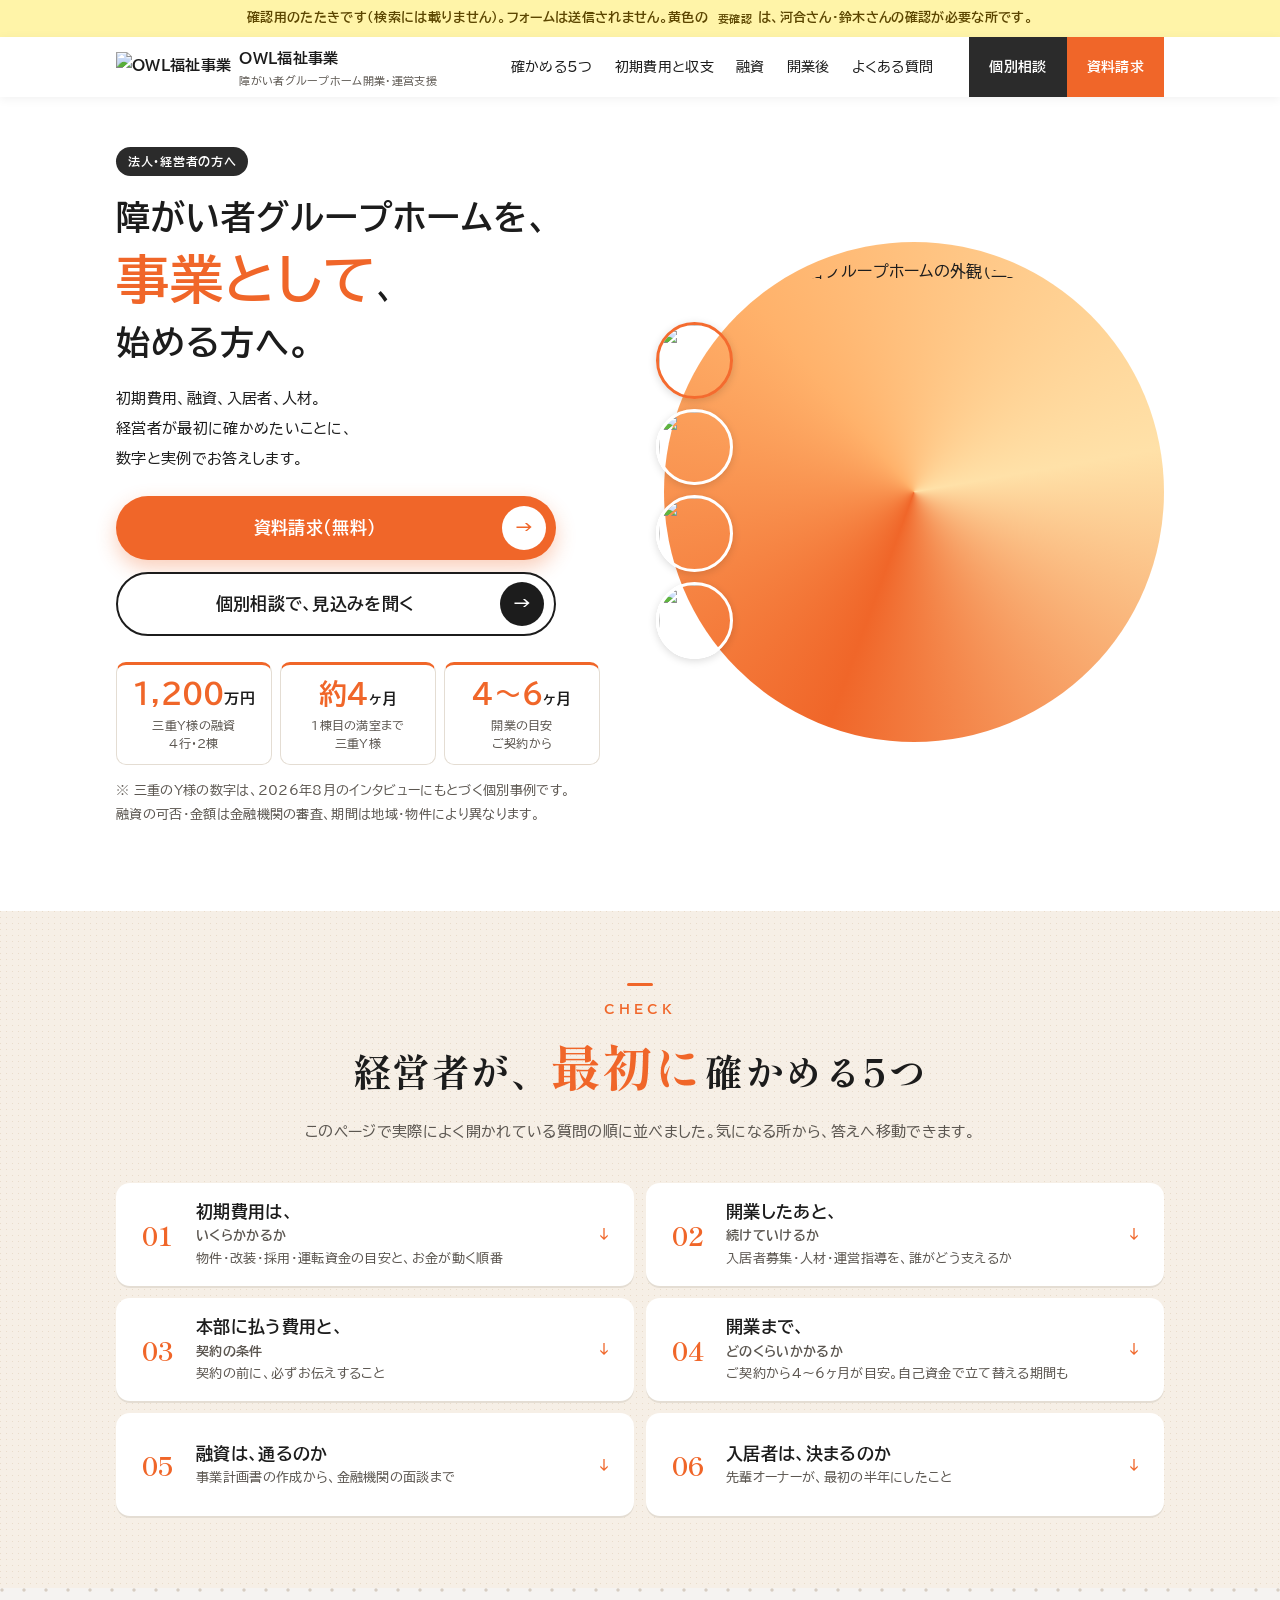
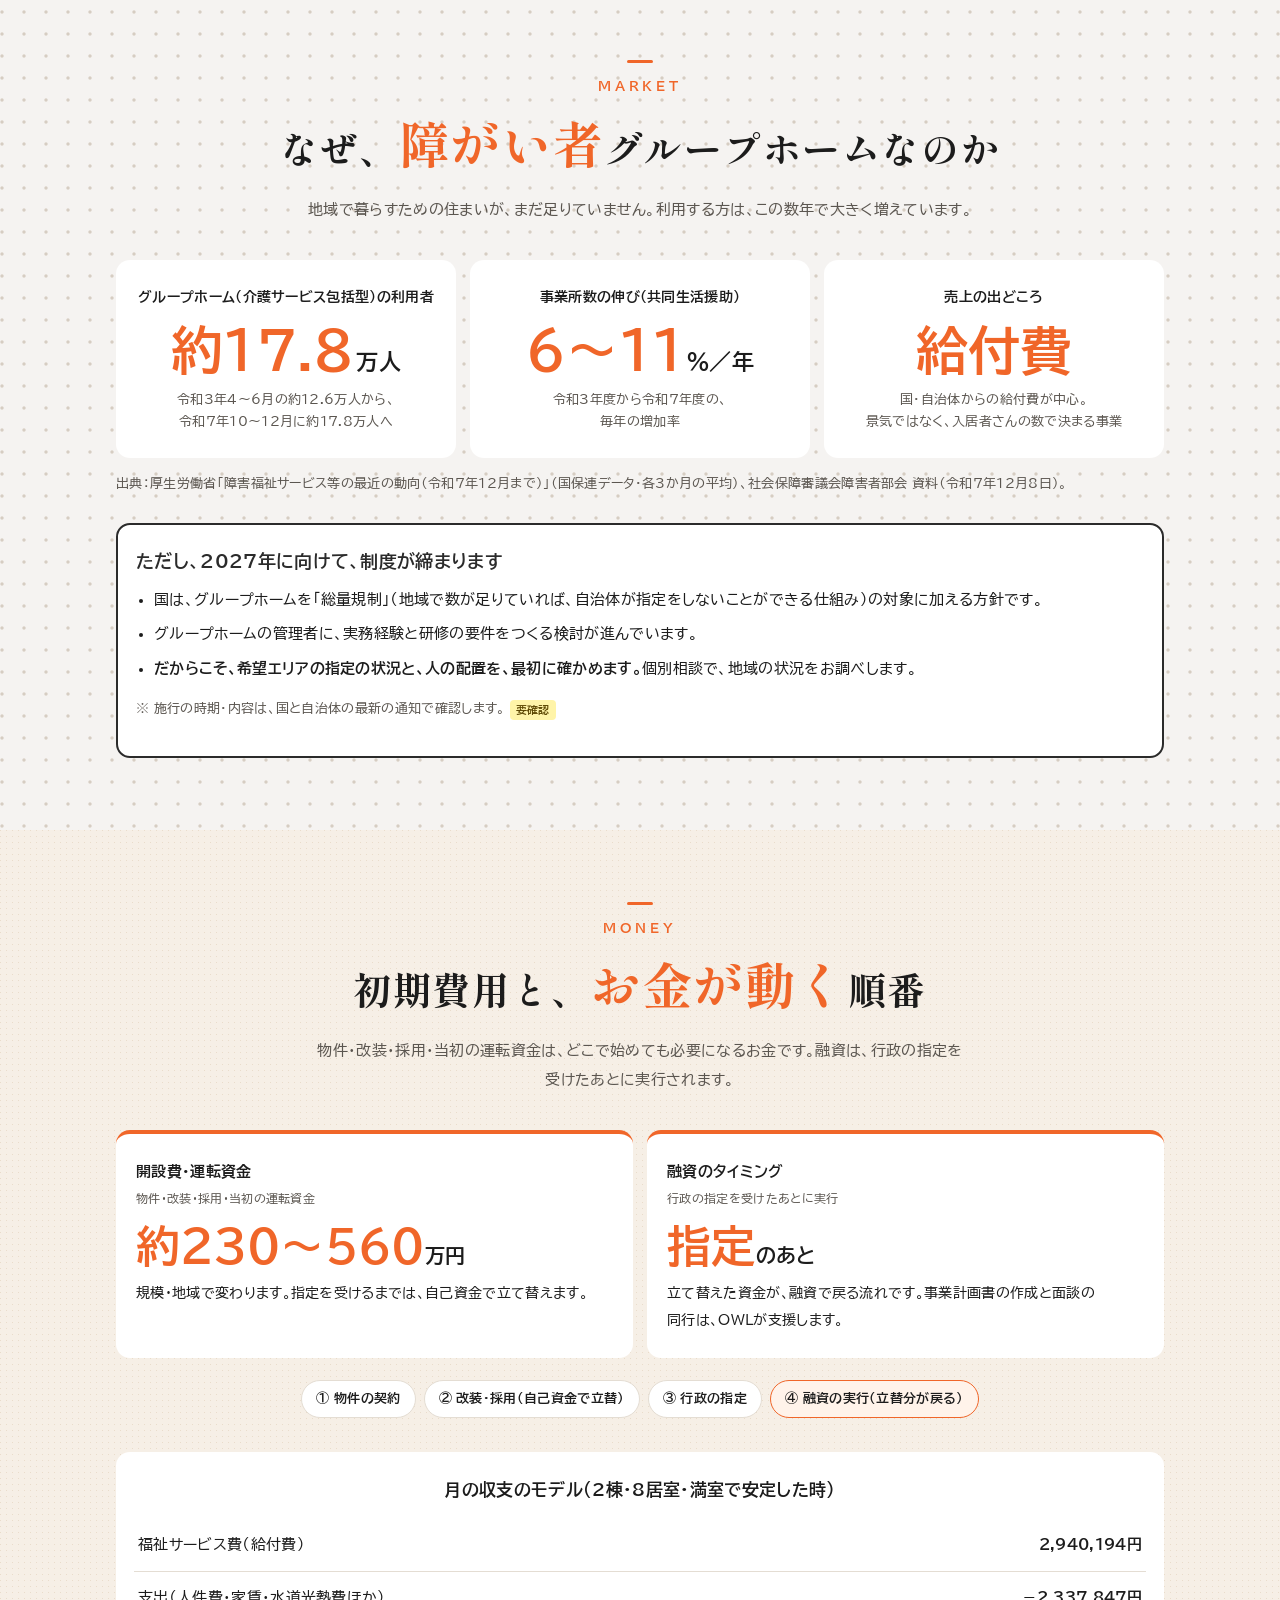
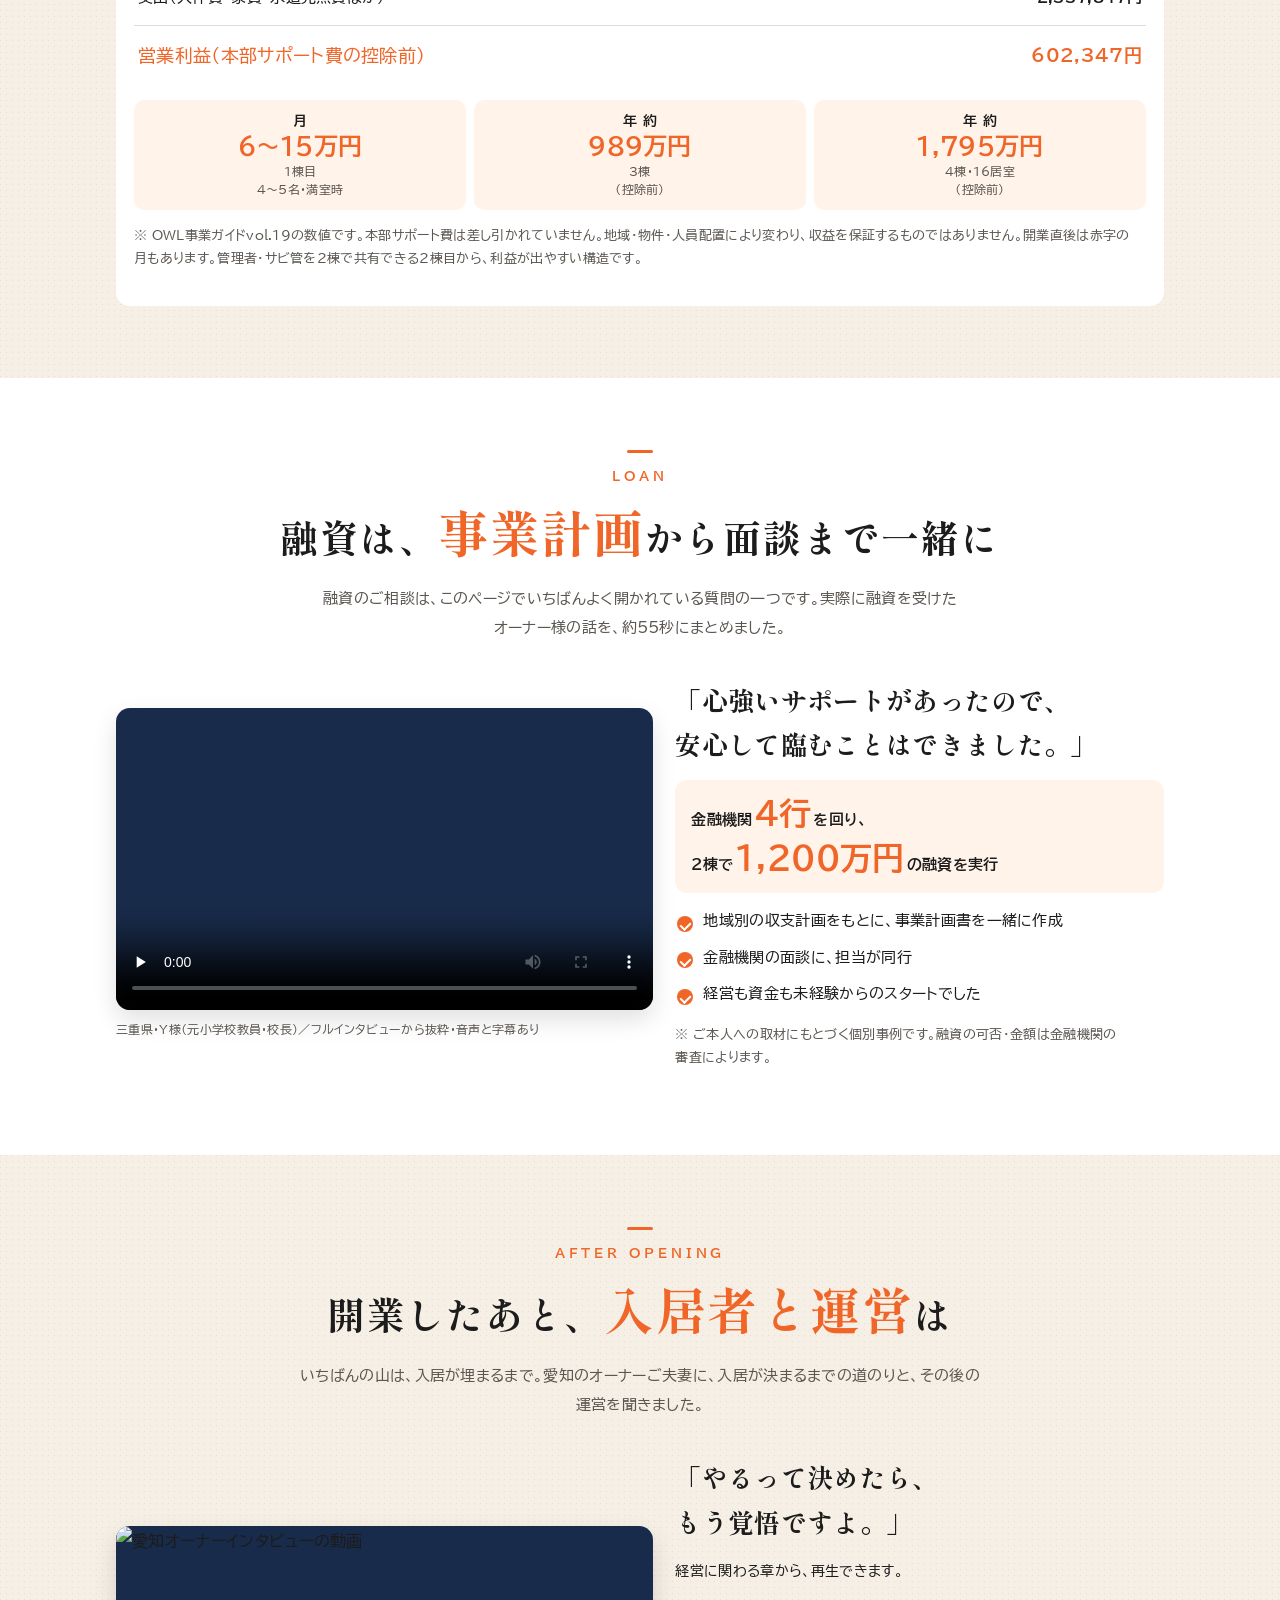
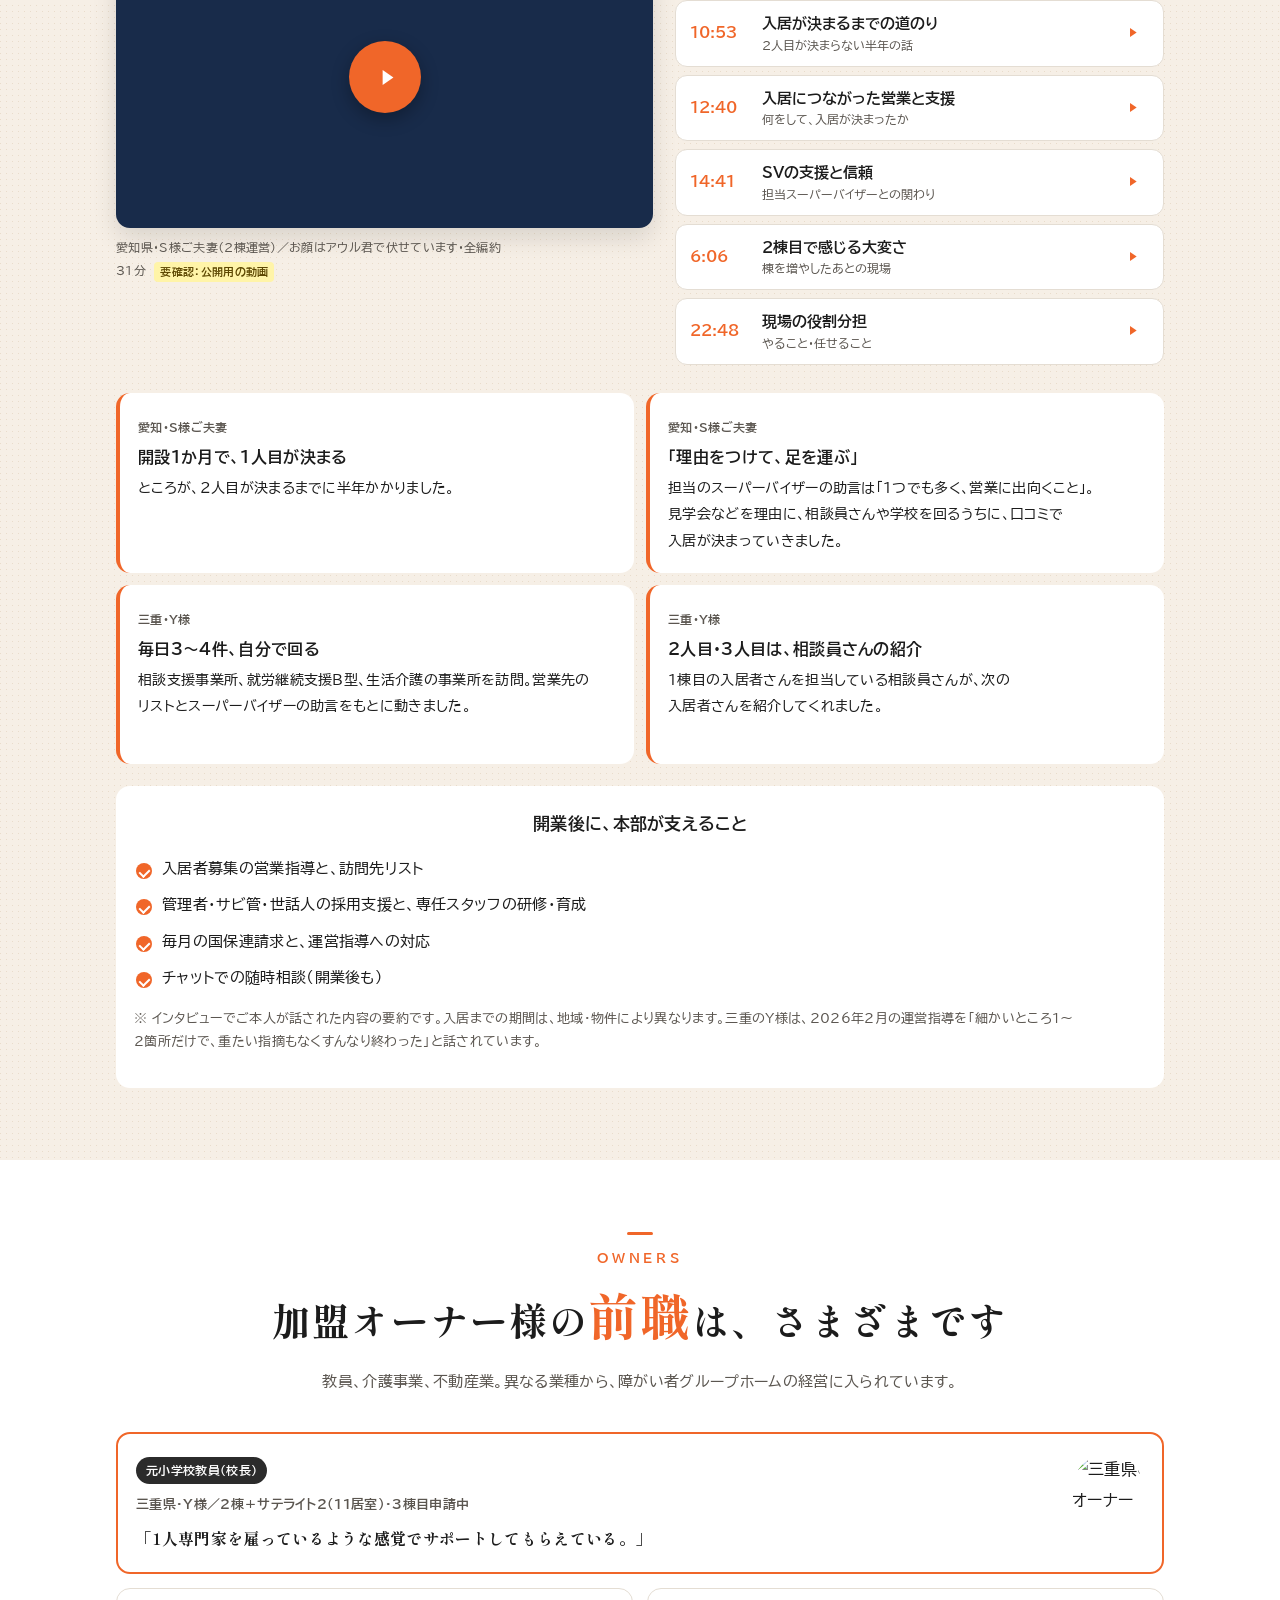
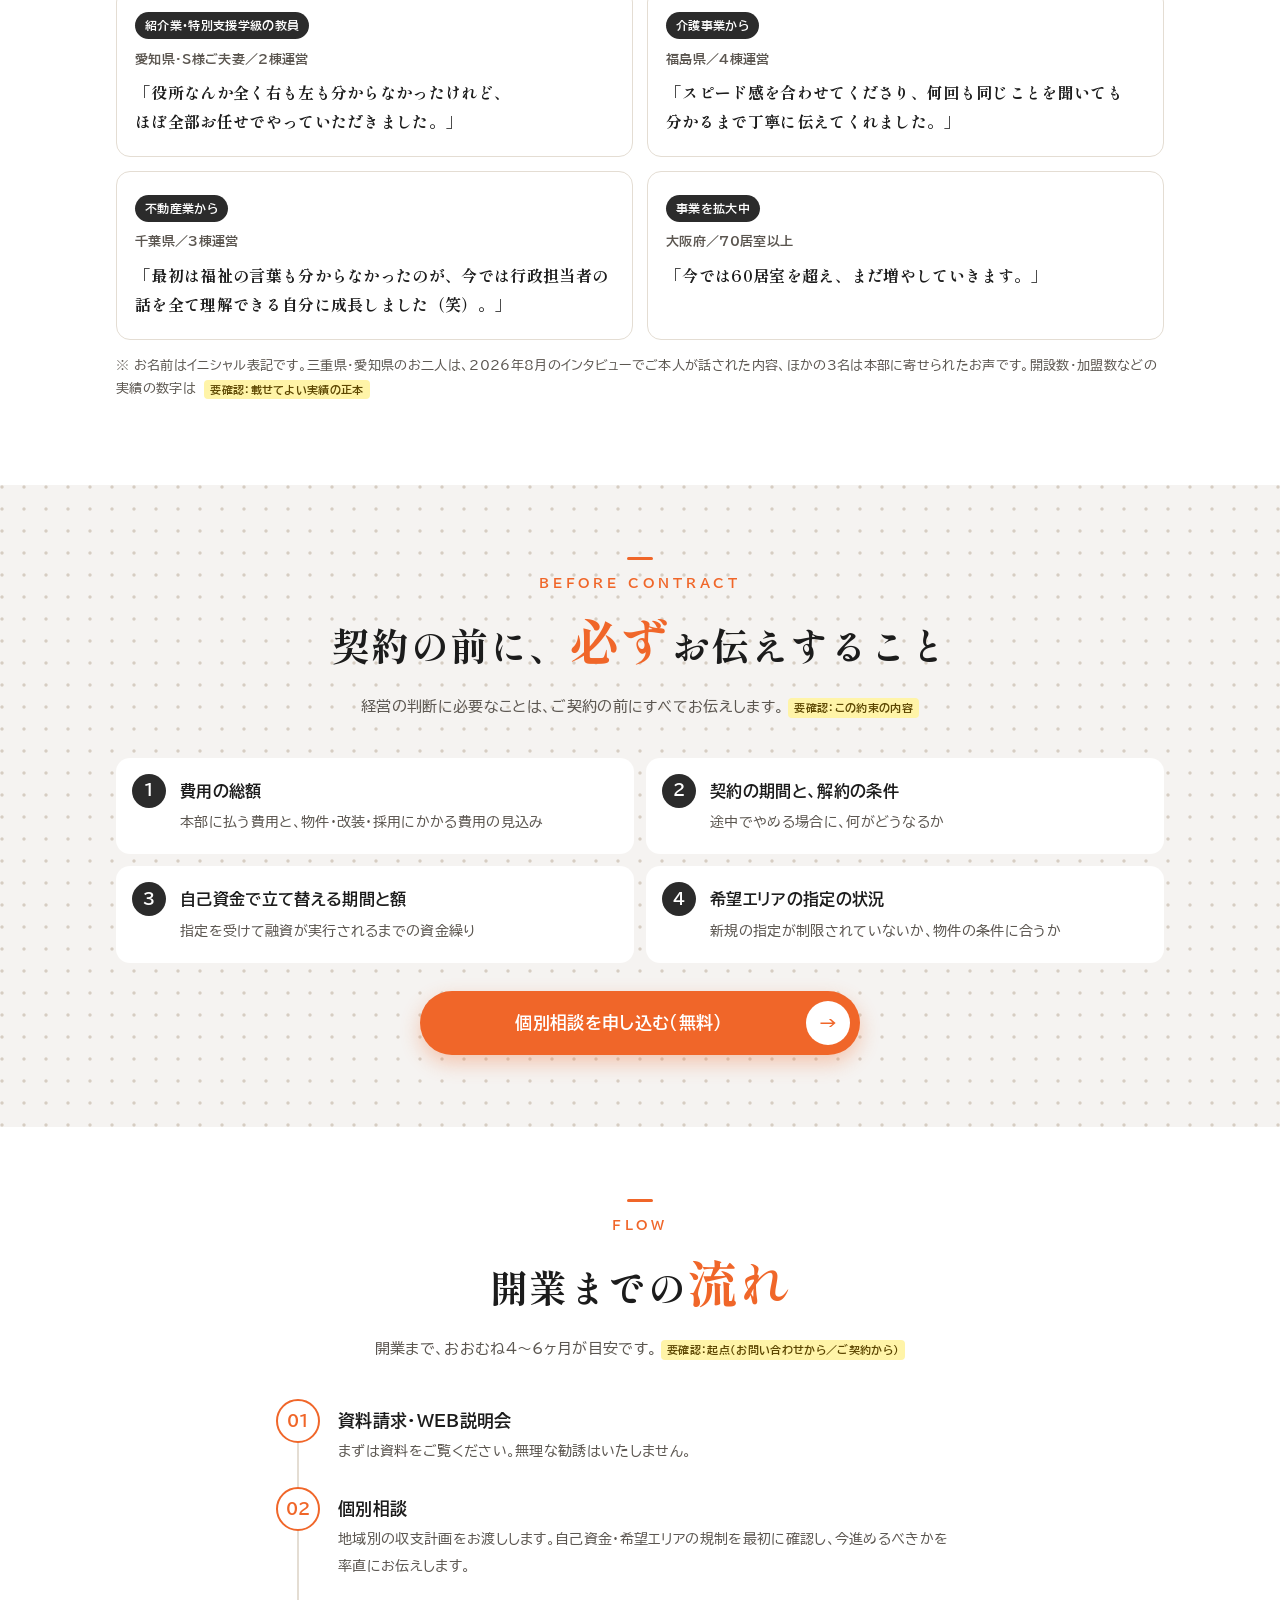
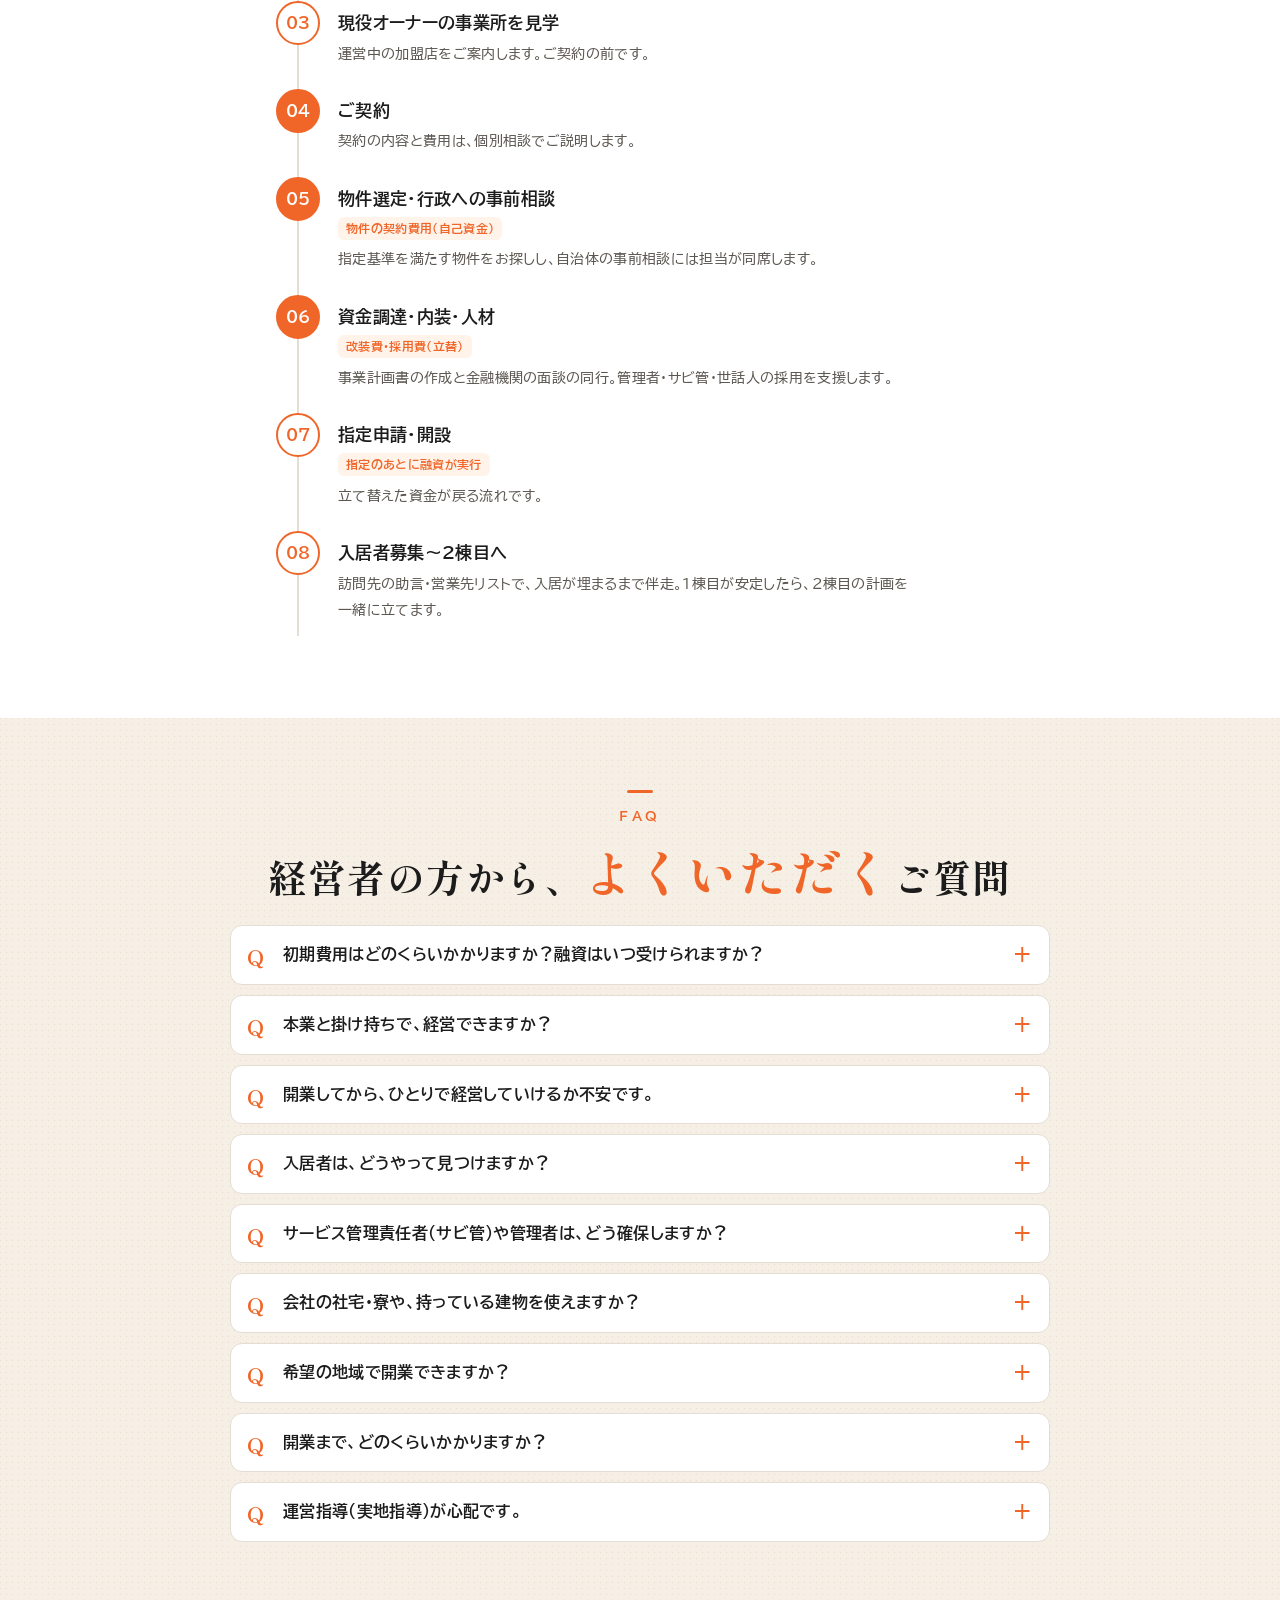
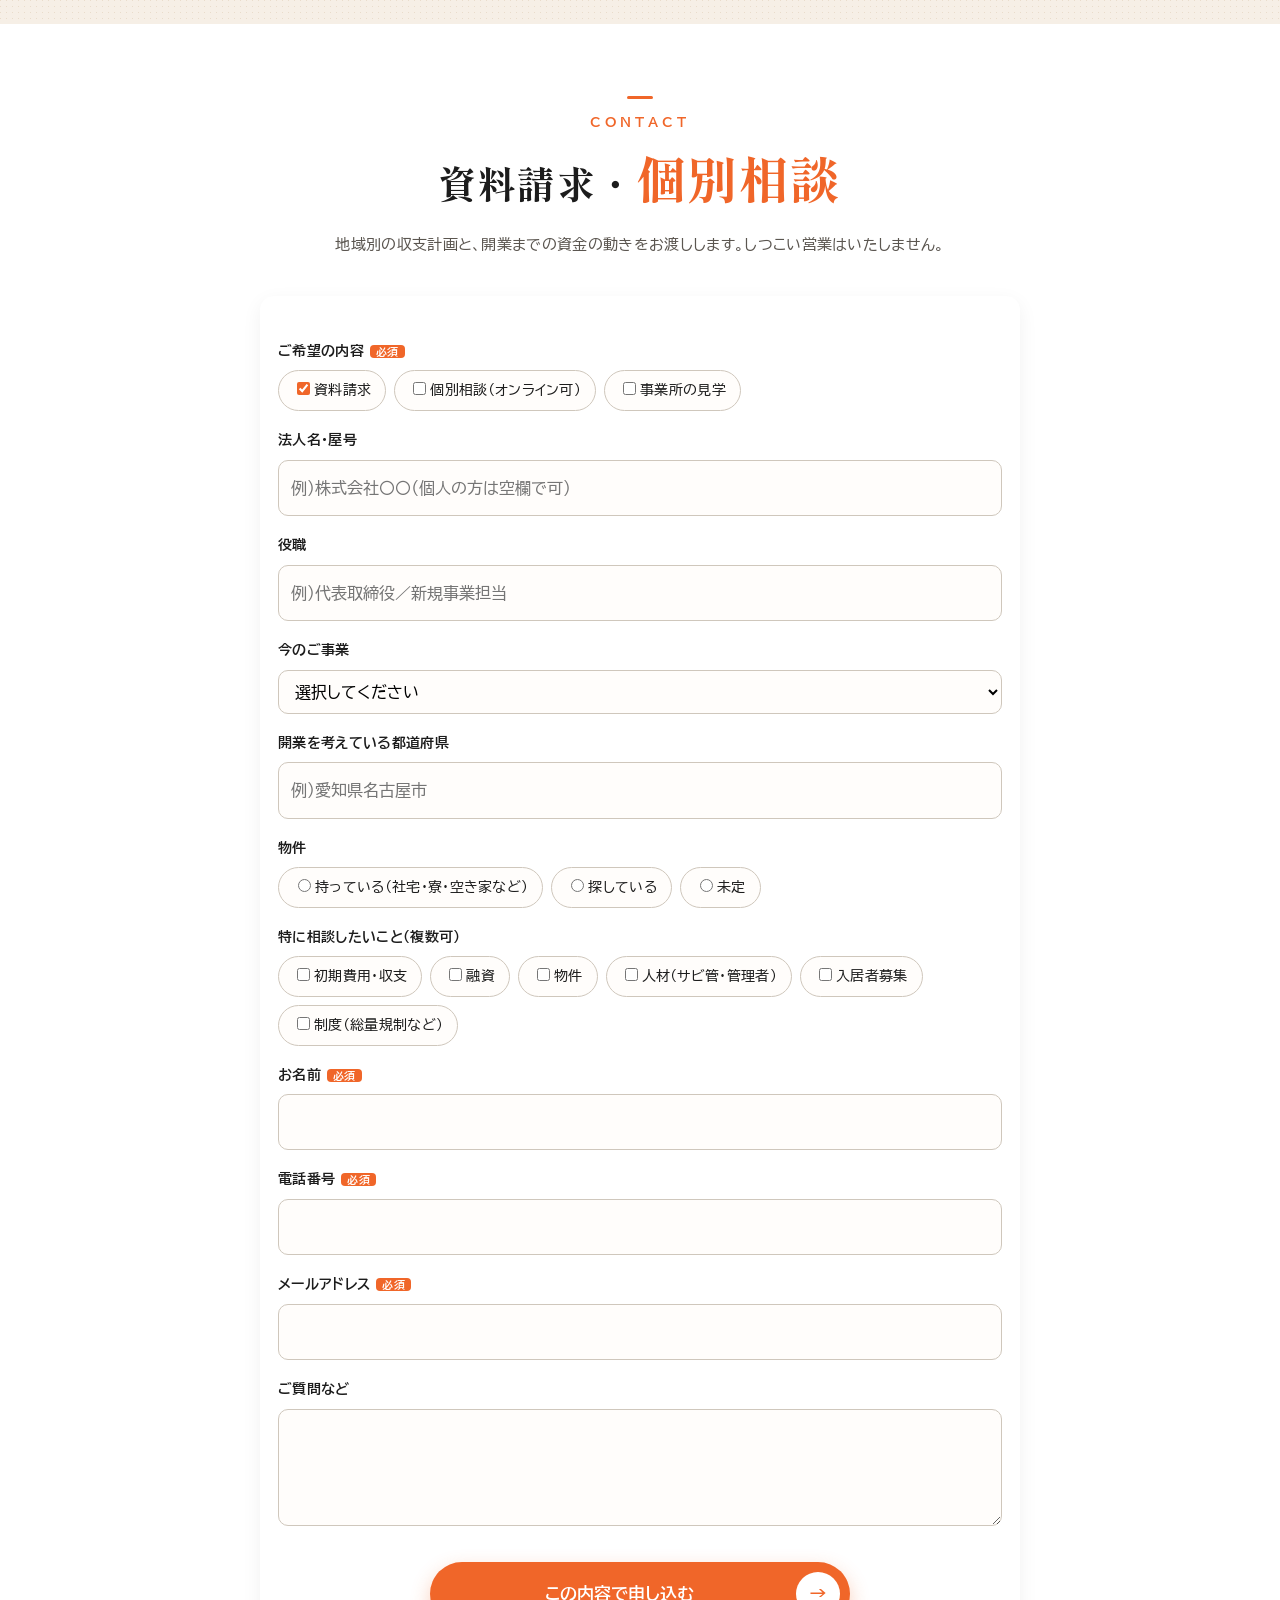
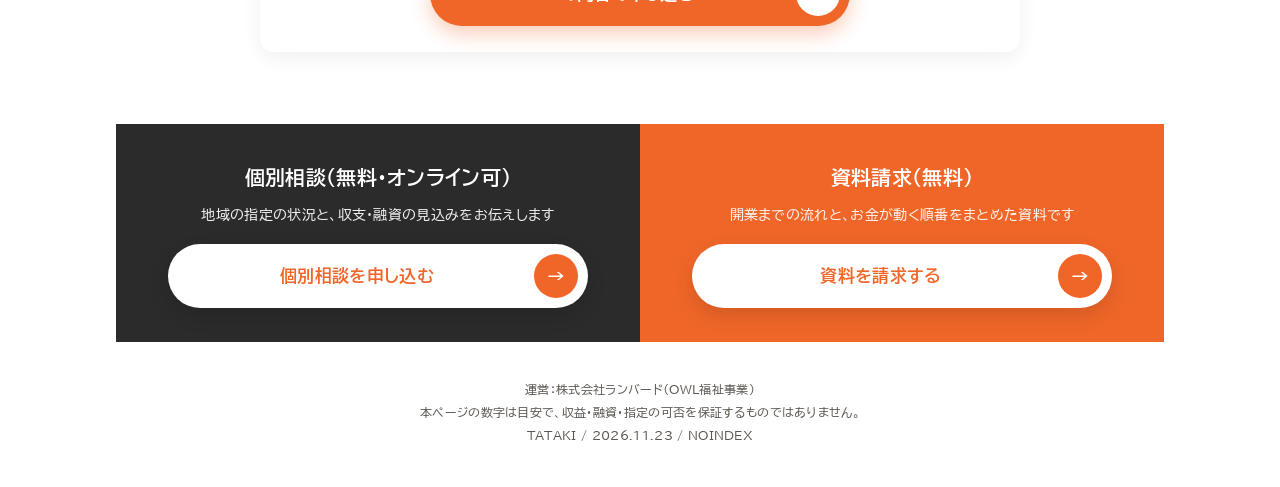
==== lp-keieisha/index.html @ babcfab3 "経営者・法人向けLPのたたき（確認用・noindex・送信なし）" ====
<!doctype html>
<html lang="ja">
<head>
<meta charset="utf-8">
<meta name="viewport" content="width=device-width, initial-scale=1">
<meta name="robots" content="noindex,nofollow">
<title>障がい者グループホームを事業として始める法人・経営者の方へ｜OWL福祉事業（たたき）</title>
<meta name="description" content="初期費用、融資、入居者、人材。障がい者グループホームの経営で最初に確かめたいことに、数字と実例でお答えします。">
<link rel="preconnect" href="https://fonts.googleapis.com">
<link rel="preconnect" href="https://fonts.gstatic.com" crossorigin>
<link href="https://fonts.googleapis.com/css2?family=BIZ+UDPGothic:wght@400;700&family=Shippori+Mincho:wght@600;700&display=swap" rel="stylesheet">
<style>
:root{
  --ink:#1c1c1c; --sub:#5b5650; --line:#e4ddd3;
  --org:#f06629; --org-l:#ffb26b; --org-pale:#fff3ea;
  --navy:#2b2b2b; --beige:#f6efe6; --gray:#f5f3f1; --white:#fff;
  --r:14px; --max:1080px;
}
*{box-sizing:border-box}
html{scroll-behavior:smooth;-webkit-text-size-adjust:100%}
body{word-break:auto-phrase;text-wrap:pretty;margin:0;background:var(--white);color:var(--ink);font-family:"BIZ UDPGothic",system-ui,sans-serif;font-weight:400;font-size:16px;line-height:1.9;letter-spacing:.02em;overflow-x:hidden}
img,video,iframe{max-width:100%;display:block}
a{color:inherit}
.wrap{max-width:var(--max);margin:0 auto;padding:0 16px}
.nw{white-space:nowrap}
.ph{display:inline-block}
.mock{background:#fff4a8;color:#5c4600;font-weight:700;font-size:13px;line-height:1.6;padding:8px 12px;text-align:center}
.tbd{display:inline-block;background:#fff4a8;color:#5c4600;font-size:11px;font-weight:700;padding:0 6px;border-radius:4px;margin-left:4px;vertical-align:middle;line-height:1.8}

/* ---------- header ---------- */
.hd{position:sticky;top:0;z-index:50;background:#fff;box-shadow:0 2px 10px rgba(0,0,0,.06)}
.hd .wrap{display:flex;align-items:center;gap:12px;height:60px}
.logo{display:flex;align-items:center;gap:8px;text-decoration:none;font-weight:700;white-space:nowrap;font-size:15px}

.logo img{height:30px;width:auto}
.logo small{display:block;font-size:11px;color:var(--sub);font-weight:400;line-height:1.3}
.hd nav{margin-left:auto;display:none;gap:22px;font-size:14px}
.hd nav a{text-decoration:none}
.hd .hcta{margin-left:auto;display:flex;height:60px}
.hd .hcta a{display:flex;align-items:center;justify-content:center;padding:0 14px;font-size:13px;font-weight:700;text-decoration:none;color:#fff;white-space:nowrap}
.hd .hcta .b1{background:#2b2b2b}
.hd .hcta .b2{background:var(--org)}
@media(min-width:960px){.hd nav{display:flex}.hd .hcta{margin-left:24px}.hd .hcta a{padding:0 20px;font-size:14px}}

/* ---------- buttons ---------- */
.btn{position:relative;display:flex;align-items:center;justify-content:center;width:100%;max-width:420px;min-height:64px;padding:12px 70px 12px 28px;border-radius:999px;background:var(--org);color:#fff;font-weight:700;font-size:17px;line-height:1.5;text-decoration:none;box-shadow:0 8px 20px rgba(240,102,41,.32);transition:transform .15s}
.btn:hover{transform:translateY(-2px)}
.btn::after{content:"→";position:absolute;right:10px;top:50%;transform:translateY(-50%);width:44px;height:44px;border-radius:50%;background:#fff;color:var(--org);display:flex;align-items:center;justify-content:center;font-size:18px}
.btn.wh{background:#fff;color:var(--org);box-shadow:0 8px 20px rgba(0,0,0,.12)}
.btn.wh::after{background:var(--org);color:#fff}
.btn.ghost{background:#fff;color:var(--ink);border:2px solid var(--ink);box-shadow:none}
.btn.ghost::after{background:var(--ink);color:#fff}
.btns{display:flex;flex-direction:column;gap:12px}
.btns .btn{max-width:440px}

/* ---------- section heading ---------- */
section{padding:72px 0}
.eb{display:block;text-align:center;font-size:13px;font-weight:700;letter-spacing:.3em;color:var(--org);margin-bottom:10px}
.eb::before{content:"";display:block;width:26px;height:3px;background:var(--org);margin:0 auto 12px;border-radius:2px}
h2{font-family:"Shippori Mincho",serif;font-weight:700;text-align:center;font-size:clamp(25px,5.6vw,38px);line-height:1.55;margin:0 0 18px;letter-spacing:.04em}
h2 em{font-style:normal;color:var(--org);font-size:1.32em;line-height:1.3}
h2,h3,.q5 b,.fv h1,.big-q,.steps b,.promise b,.card .k{text-wrap:balance;word-break:auto-phrase}
.lead{text-align:center;color:var(--sub);max-width:720px;margin:0 auto 36px;font-size:15px}
.note{font-size:13px;color:var(--sub);line-height:1.8;margin-top:14px}
.bg-beige{background:var(--beige) url("data:image/svg+xml,%3Csvg xmlns='http://www.w3.org/2000/svg' width='6' height='6'%3E%3Cpath d='M0 0h1v1H0z' fill='%23e9dccb'/%3E%3C/svg%3E")}
.bg-dot{background:var(--gray) url("data:image/svg+xml,%3Csvg xmlns='http://www.w3.org/2000/svg' width='22' height='22'%3E%3Ccircle cx='2' cy='2' r='1.7' fill='%23d6cdc2'/%3E%3C/svg%3E")}

/* ---------- FV ---------- */
.fv{padding:28px 0 56px;overflow:hidden;position:relative}
.fv .wrap{display:grid;gap:28px;align-items:center}
.fv .pic{position:relative;justify-self:end;width:min(58vw,260px);aspect-ratio:1;margin:0 -4px 0 0}
.fv .pic .ring{padding:9px}
.fv .pic .ring{position:absolute;inset:0;border-radius:50%;padding:14px;background:conic-gradient(from 200deg,var(--org),var(--org-l),#ffe1a8,var(--org))}
.fv .pic img{width:100%;height:100%;object-fit:cover;border-radius:50%;filter:brightness(1.04) saturate(.95)}
.fv .thumbs{position:absolute;left:-30px;top:12%;display:flex;flex-direction:column;gap:10px}
.fv .thumbs img{width:44px;height:44px;border-radius:50%;object-fit:cover;border:3px solid #fff;box-shadow:0 2px 8px rgba(0,0,0,.15)}
.fv .thumbs img:first-child{border-color:var(--org)}
.fv h1{font-weight:700;font-size:clamp(21px,5.2vw,34px);line-height:1.6;margin:0 0 14px;letter-spacing:.03em}
.fv h1 .big{display:block;color:var(--org);font-size:1.55em;line-height:1.35;letter-spacing:.02em}
.fv h1 .big small{color:var(--ink);font-size:.6em}
.fv .sub{font-size:15px;line-height:2;margin:0 0 22px}
.fv .tag{display:inline-block;background:var(--navy);color:#fff;font-size:12px;font-weight:700;padding:3px 12px;border-radius:999px;margin-bottom:14px;letter-spacing:.06em}
.proof{display:grid;grid-template-columns:repeat(3,minmax(0,1fr));grid-auto-rows:1fr;gap:8px;margin:26px 0 0}
.proof div{background:#fff;border:1px solid var(--line);border-top:3px solid var(--org);border-radius:10px;padding:12px 6px;text-align:center}
.proof b{display:block;white-space:nowrap;font-size:clamp(18px,4.6vw,28px);color:var(--org);line-height:1.2;font-weight:700}
.proof b small{font-size:.55em;color:var(--ink)}
.proof span{display:block;white-space:nowrap;font-size:12px;line-height:1.5;color:var(--sub);margin-top:6px}
.fv .pic{order:0}
@media(min-width:960px){
  .fv{padding:48px 0 72px}
  .fv .wrap{grid-template-columns:1.1fr .9fr;gap:64px}
  .fv .pic{order:2;width:min(40vw,500px);margin-right:0}
  .fv .pic .ring{padding:14px}
  .fv .thumbs{left:-8px;top:16%}
  .fv .thumbs img{width:clamp(56px,6vw,80px);height:clamp(56px,6vw,80px)}
}

/* ---------- check 5 ---------- */
.q5{display:grid;gap:12px;counter-reset:q}
.q5 a{counter-increment:q;display:grid;grid-template-columns:52px 1fr 22px;align-items:center;gap:12px;background:#fff;border-radius:var(--r);padding:16px 16px;text-decoration:none;box-shadow:0 2px 0 var(--line)}
.q5 a::before{content:counter(q,decimal-leading-zero);font-family:"Shippori Mincho",serif;font-size:26px;color:var(--org);font-weight:700;text-align:center}
.q5 a::after{content:"↓";color:var(--org);font-weight:700}
.q5 b{display:block;font-size:17px;line-height:1.5}
.q5 span{display:block;font-size:13px;color:var(--sub);line-height:1.6;margin-top:2px}
.q5 .pct{font-size:11px;color:var(--org);font-weight:700}
@media(min-width:720px){.q5{grid-template-columns:repeat(2,minmax(0,1fr));grid-auto-rows:1fr}}

/* ---------- market ---------- */
.nums{display:grid;gap:14px}
.num{background:#fff;border-radius:var(--r);padding:24px 18px;text-align:center}
.num .k{font-size:14px;font-weight:700}
.num .v{font-size:clamp(34px,9vw,52px);font-weight:700;color:var(--org);line-height:1.2;margin:8px 0}
.num .v small{font-size:.42em;color:var(--ink);margin-left:2px}
.num .d{font-size:13px;color:var(--sub);line-height:1.7}
@media(min-width:720px){.nums{grid-template-columns:repeat(3,minmax(0,1fr));grid-auto-rows:1fr}}
.caution{margin-top:28px;background:#fff;border:2px solid var(--navy);border-radius:var(--r);padding:22px 18px}
.caution h3{margin:0 0 10px;font-size:18px;color:var(--navy);line-height:1.6}
.caution ul{margin:0;padding-left:1.2em;font-size:15px}
.caution li{margin:6px 0}

/* ---------- money ---------- */
.two{display:grid;gap:14px}
@media(min-width:720px){.two{grid-template-columns:repeat(2,minmax(0,1fr));grid-auto-rows:1fr}}
.card{background:#fff;border-radius:var(--r);padding:24px 20px;border-top:4px solid var(--org)}
.card .k{font-weight:700;font-size:15px}
.card .k small{display:block;font-weight:400;color:var(--sub);font-size:12px}
.card .v{white-space:nowrap;font-size:clamp(30px,8vw,44px);font-weight:700;color:var(--org);line-height:1.25;margin:10px 0 6px}
.card .v small{font-size:.45em;color:var(--ink)}
.card p{margin:0;font-size:14px}
.order{margin:22px 0 0;padding:0;list-style:none;display:flex;flex-wrap:wrap;gap:8px;justify-content:center;font-size:13px;font-weight:700}
.order li{background:#fff;border:1px solid var(--line);border-radius:999px;padding:6px 14px}
.order li.on{background:var(--org-pale);border-color:var(--org)}
.pl{margin-top:34px;background:#fff;border-radius:var(--r);padding:22px 18px}
.pl h3{margin:0 0 12px;font-size:17px;text-align:center}
.pl table{width:100%;border-collapse:collapse;font-size:15px}
.pl td{padding:12px 4px;border-bottom:1px solid var(--line)}
.pl td.r{text-align:right;font-weight:700;white-space:nowrap}
.pl tr.tot td{border-bottom:0;color:var(--org);font-size:18px}
.scale{display:grid;grid-template-columns:repeat(3,minmax(0,1fr));gap:8px;margin-top:16px;text-align:center}
.scale div{background:var(--org-pale);border-radius:10px;padding:12px 4px}
.scale b{display:block;color:var(--org);font-size:clamp(16px,4.4vw,24px);line-height:1.3}
.scale b small{display:block;font-size:.6em;color:var(--ink)}
.scale span{font-size:12px;color:var(--sub);line-height:1.5;display:block}

/* ---------- media blocks ---------- */
.media{display:grid;gap:22px;align-items:center}
@media(min-width:900px){.media{grid-template-columns:1.1fr 1fr}}
.vid{border-radius:var(--r);overflow:hidden;background:#182b4a;aspect-ratio:16/9;box-shadow:0 10px 24px rgba(0,0,0,.12)}
.vid video,.vid iframe{width:100%;height:100%;border:0;object-fit:cover}
.yt{all:unset;cursor:pointer;display:block;position:relative;width:100%;height:100%}
.yt img{width:100%;height:100%;object-fit:cover}
.yt .play{position:absolute;left:50%;top:50%;transform:translate(-50%,-50%);width:72px;height:72px;border-radius:50%;background:var(--org);color:#fff;font-size:26px;display:flex;align-items:center;justify-content:center;box-shadow:0 6px 18px rgba(0,0,0,.3);padding-left:5px;box-sizing:border-box}
.vcap{font-size:12px;color:var(--sub);margin-top:8px}
.big-q{font-family:"Shippori Mincho",serif;font-weight:700;font-size:clamp(20px,4.8vw,26px);line-height:1.7;margin:0 0 14px}
.fact{display:flex;align-items:baseline;gap:4px 10px;flex-wrap:wrap;font-size:15px;font-weight:700;background:var(--org-pale);border-radius:12px;padding:14px 16px;margin:14px 0}
.fact b{color:var(--org);font-size:clamp(24px,6.4vw,32px);line-height:1.2;margin:0 2px}
.ticks{list-style:none;margin:14px 0 0;padding:0}
.ticks li{position:relative;padding-left:28px;margin:8px 0;font-size:15px}
.ticks li::before{content:"";position:absolute;left:2px;top:.55em;width:16px;height:16px;border-radius:50%;background:var(--org)}
.ticks li::after{content:"";position:absolute;left:7px;top:calc(.55em + 4px);width:5px;height:8px;border:solid #fff;border-width:0 2px 2px 0;transform:rotate(45deg)}
.chap{display:grid;gap:8px;margin-top:16px}
.chap button{display:grid;grid-template-columns:62px 1fr 20px;align-items:center;gap:10px;width:100%;text-align:left;background:#fff;border:1px solid var(--line);border-radius:12px;padding:12px 14px;font:inherit;color:inherit;cursor:pointer}
.chap button:hover{border-color:var(--org)}
.chap .t{font-weight:700;color:var(--org);font-size:15px}
.chap b{display:block;font-size:15px;line-height:1.5}
.chap small{display:block;font-size:12px;color:var(--sub);line-height:1.5}
.chap i{font-style:normal;color:var(--org)}
.steps{list-style:none;margin:28px 0 0;padding:0;display:grid;gap:12px}
@media(min-width:720px){.steps{grid-template-columns:repeat(2,minmax(0,1fr));grid-auto-rows:1fr}}
.steps li{background:#fff;border-radius:var(--r);padding:18px;border-left:4px solid var(--org)}
.steps .who{font-size:12px;color:var(--sub);font-weight:700}
.steps b{display:block;font-size:16px;line-height:1.6;margin:4px 0}
.steps p{margin:0;font-size:14px}

/* ---------- owners ---------- */
.owners{display:grid;gap:14px}
@media(min-width:720px){.owners{grid-template-columns:repeat(2,minmax(0,1fr))}.owners .main{grid-column:1/-1}.owners .ow:not(.main){min-height:100%}}
.ow{background:#fff;border-radius:var(--r);padding:20px 18px;border:1px solid var(--line)}
.ow .from{display:inline-block;background:var(--navy);color:#fff;font-size:12px;font-weight:700;padding:2px 10px;border-radius:999px}
.ow .scale2{font-size:13px;color:var(--sub);margin:8px 0 6px;font-weight:700}
.ow q{display:block;font-family:"Shippori Mincho",serif;font-weight:700;font-size:16px;line-height:1.8;quotes:"「" "」"}
.ow.main{border:2px solid var(--org)}
.ow.main img{width:72px;height:72px;border-radius:50%;object-fit:cover;float:right;margin:0 0 6px 10px}

/* ---------- contract ---------- */
.promise{display:grid;gap:12px;counter-reset:p;margin:0;padding:0}
@media(min-width:720px){.promise{grid-template-columns:repeat(2,minmax(0,1fr));grid-auto-rows:1fr}}
.promise li{list-style:none;counter-increment:p;background:#fff;border-radius:var(--r);padding:18px 18px 18px 64px;position:relative}
.promise li::before{content:counter(p);position:absolute;left:16px;top:16px;width:34px;height:34px;border-radius:50%;background:var(--navy);color:#fff;font-weight:700;display:flex;align-items:center;justify-content:center}
.promise b{display:block;font-size:16px}
.promise span{font-size:14px;color:var(--sub)}

/* ---------- flow ---------- */
.flow{list-style:none;margin:0;padding:0;position:relative}
.flow::before{content:"";position:absolute;left:21px;top:10px;bottom:10px;width:2px;background:var(--line)}
.flow li{position:relative;padding:0 0 22px 62px}
.flow .no{position:absolute;left:0;top:0;width:44px;height:44px;border-radius:50%;background:#fff;border:2px solid var(--org);color:var(--org);font-weight:700;display:flex;align-items:center;justify-content:center}
.flow li.m .no{background:var(--org);color:#fff}
.flow b{display:block;font-size:17px;line-height:1.6;padding-top:8px}
.flow p{margin:4px 0 0;font-size:14px;color:var(--sub)}
.flow .money{display:inline-block;font-size:12px;font-weight:700;color:var(--org);background:var(--org-pale);border-radius:6px;padding:0 8px;margin-top:4px}

/* ---------- faq ---------- */
.faq{max-width:820px;margin:0 auto}
.faq details{background:#fff;border-radius:12px;margin:10px 0;border:1px solid var(--line)}
.faq summary{list-style:none;cursor:pointer;padding:16px 48px 16px 52px;position:relative;font-weight:700;line-height:1.6}
.faq summary::-webkit-details-marker{display:none}
.faq summary::before{content:"Q";position:absolute;left:16px;top:13px;font-family:"Shippori Mincho",serif;color:var(--org);font-size:22px}
.faq summary::after{content:"+";position:absolute;right:18px;top:12px;font-size:22px;color:var(--org)}
.faq details[open] summary::after{content:"−"}
.faq .a{padding:0 18px 18px 52px;font-size:15px}
.faq .a b{color:var(--org)}

/* ---------- form ---------- */
.formbox{max-width:760px;margin:0 auto;background:#fff;border-radius:var(--r);padding:26px 18px;box-shadow:0 6px 20px rgba(0,0,0,.06)}
.formbox label{display:block;font-weight:700;font-size:14px;margin:16px 0 6px}
.formbox label .rq{background:var(--org);color:#fff;font-size:11px;padding:1px 6px;border-radius:4px;margin-left:6px}
.formbox input[type=text],.formbox input[type=tel],.formbox input[type=email],.formbox select,.formbox textarea{width:100%;font:inherit;font-size:16px;padding:12px;border:1px solid #cfc7bc;border-radius:10px;background:#fffdfb}
.chips{display:flex;flex-wrap:wrap;gap:8px}
.chips label{margin:0;font-weight:400;font-size:14px;border:1px solid #cfc7bc;border-radius:999px;padding:6px 14px;cursor:pointer;background:#fffdfb}
.chips input{accent-color:var(--org);margin-right:4px}
.formbox .btn{margin:26px auto 0;border:0;cursor:pointer;font-family:inherit}

/* ---------- end CTA band ---------- */
.band{display:grid;max-width:var(--max);margin:0 auto}
.band > div{padding:34px 20px;text-align:center;color:#fff}
.band .l{background:#2b2b2b}
.band .r{background:var(--org)}
.band h3{margin:0 0 6px;font-size:20px}
.band p{margin:0 0 16px;font-size:14px;opacity:.92}
.band .btn{margin:0 auto}
@media(min-width:760px){.band{grid-template-columns:1fr 1fr;padding:0 16px}}

@media(max-width:700px){.logo small{display:none!important}.hd .hcta a{padding:0 9px;font-size:12px}.logo{font-size:14px;gap:6px}.logo img{height:26px}.hd .wrap{gap:8px;padding-right:0}}
footer{padding:36px 16px 110px;font-size:12px;color:var(--sub);text-align:center;line-height:1.9}

/* ---------- sticky (mobile) ---------- */
.stk{position:fixed;left:0;right:0;bottom:0;z-index:60;display:flex;gap:8px;padding:10px 12px calc(10px + env(safe-area-inset-bottom));background:rgba(255,255,255,.96);box-shadow:0 -4px 14px rgba(0,0,0,.08)}
.stk a{flex:1;display:flex;align-items:center;justify-content:center;min-height:50px;border-radius:999px;font-weight:700;font-size:14px;text-decoration:none;line-height:1.3;text-align:center}
.stk .a1{background:var(--org);color:#fff}
.stk .a2{background:#fff;border:2px solid var(--ink);color:var(--ink)}
@media(min-width:960px){.stk{display:none}footer{padding-bottom:40px}}
</style>
</head>
<body>
<div class="mock">確認用のたたきです（検索には載りません）。フォームは送信されません。黄色の<span class="tbd">要確認</span>は、河合さん・鈴木さんの確認が必要な所です。</div>

<header class="hd">
  <div class="wrap">
    <a class="logo" href="#top"><img src="https://hoshizaemonn.github.io/RUNBIRD/owl/lp_v3_b/assets/logo.webp" alt="OWL福祉事業"><span>OWL福祉事業<small>障がい者グループホーム開業・運営支援</small></span></a>
    <nav><a href="#check">確かめる5つ</a><a href="#money">初期費用と収支</a><a href="#loan">融資</a><a href="#after">開業後</a><a href="#faq">よくある質問</a></nav>
    <div class="hcta"><a class="b1" href="#contact">個別相談</a><a class="b2" href="#contact">資料請求</a></div>
  </div>
</header>

<!-- ===== FV ===== -->
<section class="fv" id="top">
  <div class="wrap">
    <div class="pic">
      <div class="ring"><img src="https://owl-fukushi.net/wp-content/uploads/2026/09/real_yokkaichi_exterior.webp" alt="運営中の障がい者グループホームの外観（三重県四日市市）"></div>
      <div class="thumbs" aria-hidden="true">
        <img src="https://owl-fukushi.net/wp-content/uploads/2026/09/real_yokkaichi_living.webp" alt="">
        <img src="https://owl-fukushi.net/wp-content/uploads/2026/09/real_yokkaichi_room.webp" alt="">
        <img src="https://owl-fukushi.net/wp-content/uploads/2026/09/yamanaka_portrait.webp" alt="">
        <img src="https://owl-fukushi.net/wp-content/uploads/2026/09/real_yokkaichi_room3.webp" alt="">
      </div>
    </div>
    <div class="txt">
      <span class="tag">法人・経営者の方へ</span>
      <h1><span class="nw">障がい者グループホームを、</span><span class="big">事業として<small>、</small></span>始める方へ。</h1>
      <p class="sub">初期費用、融資、入居者、人材。<br>経営者が最初に確かめたいことに、<br class="sp">数字と実例でお答えします。</p>
      <div class="btns">
        <a class="btn" href="#contact">資料請求（無料）</a>
        <a class="btn ghost" href="#contact">個別相談で、見込みを聞く</a>
      </div>
      <div class="proof">
        <div><b>1,200<small>万円</small></b><span>三重Y様の融資<br>4行・2棟</span></div>
        <div><b>約4<small>ヶ月</small></b><span>1棟目の満室まで<br>三重Y様</span></div>
        <div><b>4〜6<small>ヶ月</small></b><span>開業の目安<br>ご契約から</span></div>
      </div>
      <p class="note">※ 三重のY様の数字は、2026年8月のインタビューにもとづく個別事例です。融資の可否・金額は金融機関の審査、期間は地域・物件により異なります。</p>
    </div>
  </div>
</section>

<!-- ===== check 5 ===== -->
<section class="bg-beige" id="check">
  <div class="wrap">
    <span class="eb">CHECK</span>
    <h2><span class="ph">経営者が、</span><span class="ph"><em>最初に</em>確かめる5つ</span></h2>
    <p class="lead">このページで実際によく開かれている質問の順に並べました。気になる所から、答えへ移動できます。</p>
    <div class="q5">
      <a href="#money"><div><b>初期費用は、<span class="nw">いくらかかるか</span></b><span>物件・改装・採用・運転資金の目安と、お金が動く順番</span></div></a>
      <a href="#after"><div><b>開業したあと、<span class="nw">続けていけるか</span></b><span>入居者募集・人材・運営指導を、誰がどう支えるか</span></div></a>
      <a href="#contract"><div><b>本部に払う費用と、<span class="nw">契約の条件</span></b><span>契約の前に、必ずお伝えすること</span></div></a>
      <a href="#flow"><div><b>開業まで、<span class="nw">どのくらいかかるか</span></b><span>ご契約から4〜6ヶ月が目安。自己資金で立て替える期間も</span></div></a>
      <a href="#loan"><div><b>融資は、通るのか</b><span>事業計画書の作成から、金融機関の面談まで</span></div></a>
      <a href="#after"><div><b>入居者は、決まるのか</b><span>先輩オーナーが、最初の半年にしたこと</span></div></a>
    </div>
  </div>
</section>

<!-- ===== market ===== -->
<section class="bg-dot" id="market">
  <div class="wrap">
    <span class="eb">MARKET</span>
    <h2><span class="ph">なぜ、<em>障がい者</em></span><span class="ph">グループホームなのか</span></h2>
    <p class="lead">地域で暮らすための住まいが、まだ足りていません。利用する方は、この数年で大きく増えています。</p>
    <div class="nums">
      <div class="num"><div class="k">グループホーム（介護サービス包括型）の利用者</div><div class="v">約17.8<small>万人</small></div><div class="d">令和3年4〜6月の約12.6万人から、<br>令和7年10〜12月に約17.8万人へ</div></div>
      <div class="num"><div class="k">事業所数の伸び（共同生活援助）</div><div class="v">6〜11<small>%／年</small></div><div class="d">令和3年度から令和7年度の、<br>毎年の増加率</div></div>
      <div class="num"><div class="k">売上の出どころ</div><div class="v">給付費</div><div class="d">国・自治体からの給付費が中心。<br>景気ではなく、入居者さんの数で決まる事業</div></div>
    </div>
    <p class="note">出典：厚生労働省「障害福祉サービス等の最近の動向（令和7年12月まで）」（国保連データ・各3か月の平均）、社会保障審議会障害者部会 資料（令和7年12月8日）。</p>
    <div class="caution">
      <h3>ただし、2027年に向けて、制度が締まります</h3>
      <ul>
        <li>国は、グループホームを「総量規制」（地域で数が足りていれば、自治体が指定をしないことができる仕組み）の対象に加える方針です。</li>
        <li>グループホームの管理者に、実務経験と研修の要件をつくる検討が進んでいます。</li>
        <li><b>だからこそ、希望エリアの指定の状況と、人の配置を、最初に確かめます。</b>個別相談で、地域の状況をお調べします。</li>
      </ul>
      <p class="note">※ 施行の時期・内容は、国と自治体の最新の通知で確認します。<span class="tbd">要確認</span></p>
    </div>
  </div>
</section>

<!-- ===== money ===== -->
<section class="bg-beige" id="money">
  <div class="wrap">
    <span class="eb">MONEY</span>
    <h2><span class="ph">初期費用と、</span><span class="ph"><em>お金が動く</em>順番</span></h2>
    <p class="lead">物件・改装・採用・当初の運転資金は、どこで始めても必要になるお金です。融資は、行政の指定を受けたあとに実行されます。</p>
    <div class="two">
      <div class="card"><div class="k">開設費・運転資金<small>物件・改装・採用・当初の運転資金</small></div><div class="v">約230〜560<small>万円</small></div><p>規模・地域で変わります。指定を受けるまでは、自己資金で立て替えます。</p></div>
      <div class="card"><div class="k">融資のタイミング<small>行政の指定を受けたあとに実行</small></div><div class="v">指定<small>のあと</small></div><p>立て替えた資金が、融資で戻る流れです。事業計画書の作成と面談の同行は、OWLが支援します。</p></div>
    </div>
    <ul class="order">
      <li>① 物件の契約</li><li>② 改装・採用（自己資金で立替）</li><li>③ 行政の指定</li><li class="on">④ 融資の実行（立替分が戻る）</li>
    </ul>
    <div class="pl">
      <h3>月の収支のモデル（2棟・8居室・満室で安定した時）</h3>
      <table>
        <tr><td>福祉サービス費（給付費）</td><td class="r">2,940,194円</td></tr>
        <tr><td>支出（人件費・家賃・水道光熱費ほか）</td><td class="r">−2,337,847円</td></tr>
        <tr class="tot"><td>営業利益（本部サポート費の控除前）</td><td class="r">602,347円</td></tr>
      </table>
      <div class="scale">
        <div><b><small>月</small>6〜15万円</b><span>1棟目<br>4〜5名・満室時</span></div>
        <div><b><small>年 約</small>989万円</b><span>3棟<br>（控除前）</span></div>
        <div><b><small>年 約</small>1,795万円</b><span>4棟・16居室<br>（控除前）</span></div>
      </div>
      <p class="note">※ OWL事業ガイドvol.19の数値です。本部サポート費は差し引かれていません。地域・物件・人員配置により変わり、収益を保証するものではありません。開業直後は赤字の月もあります。管理者・サビ管を2棟で共有できる2棟目から、利益が出やすい構造です。</p>
    </div>
  </div>
</section>

<!-- ===== loan ===== -->
<section id="loan">
  <div class="wrap">
    <span class="eb">LOAN</span>
    <h2><span class="ph">融資は、<em>事業計画</em>から</span><span class="ph">面談まで一緒に</span></h2>
    <p class="lead">融資のご相談は、このページでいちばんよく開かれている質問の一つです。実際に融資を受けたオーナー様の話を、約55秒にまとめました。</p>
    <div class="media">
      <div>
        <div class="vid"><video controls playsinline preload="none" poster="https://owl-fukushi.net/wp-content/uploads/2026/10/owl_v3_funding_poster.jpg" src="https://owl-fukushi.net/wp-content/uploads/2026/10/owl_v3_funding_story_55s.mp4"></video></div>
        <p class="vcap">三重県・Y様（元小学校教員・校長）／フルインタビューから抜粋・音声と字幕あり</p>
      </div>
      <div>
        <p class="big-q">「心強いサポートがあったので、安心して臨むことはできました。」</p>
        <div class="fact"><span class="nw">金融機関<b>4行</b>を回り、</span><span class="nw">2棟で<b>1,200万円</b>の融資を実行</span></div>
        <ul class="ticks">
          <li>地域別の収支計画をもとに、事業計画書を一緒に作成</li>
          <li>金融機関の面談に、担当が同行</li>
          <li>経営も資金も未経験からのスタートでした</li>
        </ul>
        <p class="note">※ ご本人への取材にもとづく個別事例です。融資の可否・金額は金融機関の審査によります。</p>
      </div>
    </div>
  </div>
</section>

<!-- ===== after ===== -->
<section class="bg-beige" id="after">
  <div class="wrap">
    <span class="eb">AFTER OPENING</span>
    <h2><span class="ph">開業したあと、</span><span class="ph"><em>入居者と運営</em>は</span></h2>
    <p class="lead">いちばんの山は、入居が埋まるまで。愛知のオーナーご夫妻に、入居が決まるまでの道のりと、その後の運営を聞きました。</p>
    <div class="media">
      <div>
        <div class="vid" id="kx"><button class="yt" data-t="0" aria-label="動画を再生"><img src="https://i.ytimg.com/vi/t9knuG9a3WM/hqdefault.jpg" alt="愛知オーナーインタビューの動画" loading="lazy"><span class="play">▶</span></button></div>
        <p class="vcap">愛知県・S様ご夫妻（2棟運営）／お顔はアウル君で伏せています・全編約31分 <span class="tbd">要確認：公開用の動画</span></p>
      </div>
      <div>
        <p class="big-q">「やるって決めたら、もう覚悟ですよ。」</p>
        <p style="margin:0 0 4px;font-size:14px">経営に関わる章から、再生できます。</p>
        <div class="chap">
          <button data-t="653"><span class="t">10:53</span><span><b>入居が決まるまでの道のり</b><small>2人目が決まらない半年の話</small></span><i>▶</i></button>
          <button data-t="760"><span class="t">12:40</span><span><b>入居につながった営業と支援</b><small>何をして、入居が決まったか</small></span><i>▶</i></button>
          <button data-t="881"><span class="t">14:41</span><span><b>SVの支援と信頼</b><small>担当スーパーバイザーとの関わり</small></span><i>▶</i></button>
          <button data-t="366"><span class="t">6:06</span><span><b>2棟目で感じる大変さ</b><small>棟を増やしたあとの現場</small></span><i>▶</i></button>
          <button data-t="1368"><span class="t">22:48</span><span><b>現場の役割分担</b><small>やること・任せること</small></span><i>▶</i></button>
        </div>
      </div>
    </div>

    <ol class="steps">
      <li><span class="who">愛知・S様ご夫妻</span><b>開設1か月で、1人目が決まる</b><p>ところが、2人目が決まるまでに半年かかりました。</p></li>
      <li><span class="who">愛知・S様ご夫妻</span><b>「理由をつけて、足を運ぶ」</b><p>担当のスーパーバイザーの助言は「1つでも多く、営業に出向くこと」。見学会などを理由に、相談員さんや学校を回るうちに、口コミで入居が決まっていきました。</p></li>
      <li><span class="who">三重・Y様</span><b>毎日3〜4件、自分で回る</b><p>相談支援事業所、就労継続支援B型、生活介護の事業所を訪問。営業先のリストとスーパーバイザーの助言をもとに動きました。</p></li>
      <li><span class="who">三重・Y様</span><b>2人目・3人目は、相談員さんの紹介</b><p>1棟目の入居者さんを担当している相談員さんが、次の入居者さんを紹介してくれました。</p></li>
    </ol>

    <div class="pl" style="margin-top:22px">
      <h3>開業後に、本部が支えること</h3>
      <ul class="ticks">
        <li>入居者募集の営業指導と、訪問先リスト</li>
        <li>管理者・サビ管・世話人の採用支援と、専任スタッフの研修・育成</li>
        <li>毎月の国保連請求と、運営指導への対応</li>
        <li>チャットでの随時相談（開業後も）</li>
      </ul>
      <p class="note">※ インタビューでご本人が話された内容の要約です。入居までの期間は、地域・物件により異なります。三重のY様は、2026年2月の運営指導を「細かいところ1〜2箇所だけで、重たい指摘もなくすんなり終わった」と話されています。</p>
    </div>
  </div>
</section>

<!-- ===== owners ===== -->
<section id="owners">
  <div class="wrap">
    <span class="eb">OWNERS</span>
    <h2><span class="ph">加盟オーナー様の</span><span class="ph"><em>前職</em>は、さまざまです</span></h2>
    <p class="lead">教員、介護事業、不動産業。異なる業種から、障がい者グループホームの経営に入られています。</p>
    <div class="owners">
      <div class="ow main"><img src="https://owl-fukushi.net/wp-content/uploads/2026/09/yamanaka_portrait.webp" alt="三重県のオーナー様"><span class="from">元小学校教員（校長）</span><div class="scale2">三重県・Y様／2棟＋サテライト2（11居室）・3棟目申請中</div><q>1人専門家を雇っているような感覚でサポートしてもらえている。</q></div>
      <div class="ow"><span class="from">紹介業・特別支援学級の教員</span><div class="scale2">愛知県・S様ご夫妻／2棟運営</div><q>役所なんか全く右も左も分からなかったけれど、ほぼ全部お任せでやっていただきました。</q></div>
      <div class="ow"><span class="from">介護事業から</span><div class="scale2">福島県／4棟運営</div><q>スピード感を合わせてくださり、何回も同じことを聞いても分かるまで丁寧に伝えてくれました。</q></div>
      <div class="ow"><span class="from">不動産業から</span><div class="scale2">千葉県／3棟運営</div><q>最初は福祉の言葉も分からなかったのが、今では行政担当者の話を全て理解できる自分に成長しました（笑）。</q></div>
      <div class="ow"><span class="from">事業を拡大中</span><div class="scale2">大阪府／70居室以上</div><q>今では60居室を超え、まだ増やしていきます。</q></div>
    </div>
    <p class="note">※ お名前はイニシャル表記です。三重県・愛知県のお二人は、2026年8月のインタビューでご本人が話された内容、ほかの3名は本部に寄せられたお声です。開設数・加盟数などの実績の数字は <span class="tbd">要確認：載せてよい実績の正本</span></p>
  </div>
</section>

<!-- ===== contract ===== -->
<section class="bg-dot" id="contract">
  <div class="wrap">
    <span class="eb">BEFORE CONTRACT</span>
    <h2><span class="ph">契約の前に、</span><span class="ph"><em>必ず</em>お伝えすること</span></h2>
    <p class="lead">経営の判断に必要なことは、ご契約の前にすべてお伝えします。<span class="tbd">要確認：この約束の内容</span></p>
    <ol class="promise">
      <li><b>費用の総額</b><span>本部に払う費用と、物件・改装・採用にかかる費用の見込み</span></li>
      <li><b>契約の期間と、解約の条件</b><span>途中でやめる場合に、何がどうなるか</span></li>
      <li><b>自己資金で立て替える期間と額</b><span>指定を受けて融資が実行されるまでの<span class="nw">資金繰り</span></span></li>
      <li><b>希望エリアの指定の状況</b><span>新規の指定が制限されていないか、物件の条件に合うか</span></li>
    </ol>
    <div class="btns" style="align-items:center;margin-top:28px">
      <a class="btn" href="#contact">個別相談を申し込む（無料）</a>
    </div>
  </div>
</section>

<!-- ===== flow ===== -->
<section id="flow">
  <div class="wrap" style="max-width:760px">
    <span class="eb">FLOW</span>
    <h2><span class="ph">開業までの<em>流れ</em></span></h2>
    <p class="lead">開業まで、おおむね4〜6ヶ月が目安です。<span class="tbd">要確認：起点（お問い合わせから／ご契約から）</span></p>
    <ol class="flow">
      <li><span class="no">01</span><b>資料請求・WEB説明会</b><p>まずは資料をご覧ください。無理な勧誘はいたしません。</p></li>
      <li><span class="no">02</span><b>個別相談</b><p>地域別の収支計画をお渡しします。自己資金・希望エリアの規制を最初に確認し、今進めるべきかを率直にお伝えします。</p></li>
      <li><span class="no">03</span><b>現役オーナーの事業所を見学</b><p>運営中の加盟店をご案内します。ご契約の前です。</p></li>
      <li class="m"><span class="no">04</span><b>ご契約</b><p>契約の内容と費用は、個別相談でご説明します。</p></li>
      <li class="m"><span class="no">05</span><b>物件選定・行政への事前相談</b><span class="money">物件の契約費用（自己資金）</span><p>指定基準を満たす物件をお探しし、自治体の事前相談には担当が同席します。</p></li>
      <li class="m"><span class="no">06</span><b>資金調達・内装・人材</b><span class="money">改装費・採用費（立替）</span><p>事業計画書の作成と金融機関の面談の同行。管理者・サビ管・世話人の採用を支援します。</p></li>
      <li><span class="no">07</span><b>指定申請・開設</b><span class="money">指定のあとに融資が実行</span><p>立て替えた資金が戻る流れです。</p></li>
      <li><span class="no">08</span><b>入居者募集〜2棟目へ</b><p>訪問先の助言・営業先リストで、入居が埋まるまで伴走。1棟目が安定したら、2棟目の計画を一緒に立てます。</p></li>
    </ol>
  </div>
</section>

<!-- ===== faq ===== -->
<section class="bg-beige" id="faq">
  <div class="wrap">
    <span class="eb">FAQ</span>
    <h2><span class="ph">経営者の方から、</span><span class="ph"><em>よくいただく</em>ご質問</span></h2>
    <div class="faq">
      <details><summary>初期費用はどのくらいかかりますか？融資はいつ受けられますか？</summary><div class="a">開設費（物件・改装）と開業当初の運転資金で、<b>目安は約230〜560万円</b>（規模・地域で変動）です。融資は<b>行政の指定を受けたあと</b>に実行されるため、それまでは自己資金での立て替えが必要です。事業計画書の作成と金融機関の面談の同行はOWLが支援しますが、融資の可否は金融機関の審査によります。</div></details>
      <details><summary>本業と掛け持ちで、経営できますか？</summary><div class="a">可能です。社員1名を専任スタッフとして抜擢いただければ、本部が育て、黒字化まで一緒に走ります。代表は経営に専念できます。</div></details>
      <details><summary>開業してから、ひとりで経営していけるか不安です。</summary><div class="a">開業後も担当がつき、入居者募集の営業指導と訪問先リスト、毎月の国保連請求、運営指導への対応を支援します。チャットでの随時相談も、開業後に続けてご利用いただけます。</div></details>
      <details><summary>入居者は、どうやって見つけますか？</summary><div class="a">相談支援事業所・就労継続支援B型・生活介護の事業所・特別支援学校などを回り、関係をつくります。担当のスーパーバイザーが、回る先と回り方を一緒に考えます。三重のY様は1棟目が約4ヶ月で満室に、愛知のS様ご夫妻は2人目が決まるまで半年ほどかかりました。</div></details>
      <details><summary>サービス管理責任者（サビ管）や管理者は、どう確保しますか？</summary><div class="a">サビ管には実務経験と研修修了の要件があります。<b>非常勤のサビ管を採用する形が一般的</b>で、採用はOWLが支援します。管理者の要件は2027年に向けて見直しが進んでいるため、個別相談で最新の状況をお伝えします。<span class="tbd">要確認</span></div></details>
      <details><summary>会社の社宅・寮や、持っている建物を使えますか？</summary><div class="a">指定基準を満たせば使える場合があります。三重のY様は、駅徒歩1分の元社宅で開業されました。ただし、<b>市街化調整区域・旧耐震・延床200㎡超</b>の物件は、多くの場合、指定を受けられません。物件の条件は、無料相談でお調べします。</div></details>
      <details><summary>希望の地域で開業できますか？</summary><div class="a">一部の市区では、新規の指定が制限されています（総量規制）。希望エリアが該当するかは、無料相談でお調べします。</div></details>
      <details><summary>開業まで、どのくらいかかりますか？</summary><div class="a">ご契約から4〜6ヶ月が目安です。物件の形態・工事の規模・自治体の指定のタイミングで変わります。三重のY様は、ご加盟から約6ヶ月で1棟目を開設されました。</div></details>
      <details><summary>運営指導（実地指導）が心配です。</summary><div class="a">毎月の国保連請求のサポートと、運営指導への対応を、OWLが継続して支援します。三重のY様は、2026年2月の運営指導を「重たい指摘もなくすんなり終わった」と話されています。</div></details>
    </div>
  </div>
</section>

<!-- ===== contact ===== -->
<section id="contact">
  <div class="wrap">
    <span class="eb">CONTACT</span>
    <h2><span class="ph">資料請求・<em>個別相談</em></span></h2>
    <p class="lead">地域別の収支計画と、開業までの資金の動きをお渡しします。しつこい営業はいたしません。</p>
    <form class="formbox" onsubmit="alert('たたきのため、送信されません');return false;">
      <label>ご希望の内容<span class="rq">必須</span></label>
      <div class="chips"><label><input type="checkbox" checked>資料請求</label><label><input type="checkbox">個別相談（オンライン可）</label><label><input type="checkbox">事業所の見学</label></div>
      <label>法人名・屋号</label><input type="text" placeholder="例）株式会社〇〇（個人の方は空欄で可）">
      <label>役職</label><input type="text" placeholder="例）代表取締役／新規事業担当">
      <label>今のご事業</label>
      <select><option>選択してください</option><option>福祉・介護の事業</option><option>不動産・建設</option><option>医療</option><option>その他の事業</option><option>これから起業</option></select>
      <label>開業を考えている都道府県</label><input type="text" placeholder="例）愛知県名古屋市">
      <label>物件</label>
      <div class="chips"><label><input type="radio" name="bk">持っている（社宅・寮・空き家など）</label><label><input type="radio" name="bk">探している</label><label><input type="radio" name="bk">未定</label></div>
      <label>特に相談したいこと（複数可）</label>
      <div class="chips"><label><input type="checkbox">初期費用・収支</label><label><input type="checkbox">融資</label><label><input type="checkbox">物件</label><label><input type="checkbox">人材（サビ管・管理者）</label><label><input type="checkbox">入居者募集</label><label><input type="checkbox">制度（総量規制など）</label></div>
      <label>お名前<span class="rq">必須</span></label><input type="text">
      <label>電話番号<span class="rq">必須</span></label><input type="tel">
      <label>メールアドレス<span class="rq">必須</span></label><input type="email">
      <label>ご質問など</label><textarea rows="3"></textarea>
      <button class="btn" type="submit">この内容で申し込む</button>
    </form>
  </div>
</section>

<div class="band">
  <div class="l"><h3>個別相談（無料・オンライン可）</h3><p>地域の指定の状況と、<span class="nw">収支・融資の見込みを</span><span class="nw">お伝えします</span></p><a class="btn wh" href="#contact">個別相談を申し込む</a></div>
  <div class="r"><h3>資料請求（無料）</h3><p>開業までの流れと、お金が動く順番をまとめた資料です</p><a class="btn wh" href="#contact">資料を請求する</a></div>
</div>

<footer>
  運営：株式会社ランバード（OWL福祉事業）<br>
  本ページの数字は目安で、収益・融資・指定の可否を保証するものではありません。<br>
  TATAKI / 2026.11.23 / NOINDEX
</footer>

<div class="stk"><a class="a1" href="#contact">資料請求（無料）</a><a class="a2" href="#contact">個別相談</a></div>

<script>
(function(){
  var box=document.getElementById('kx');
  document.querySelectorAll('.chap button, .yt').forEach(function(b){
    b.addEventListener('click',function(){
      var t=b.getAttribute('data-t');
      box.innerHTML='<iframe src="https://www.youtube.com/embed/t9knuG9a3WM?start='+t+'&autoplay=1&rel=0" title="愛知オーナーインタビュー" allow="autoplay; encrypted-media; picture-in-picture" allowfullscreen style="width:100%;height:100%;border:0"></iframe>';
      box.scrollIntoView({behavior:'smooth',block:'center'});
    });
  });
})();
</script>
</body>
</html>
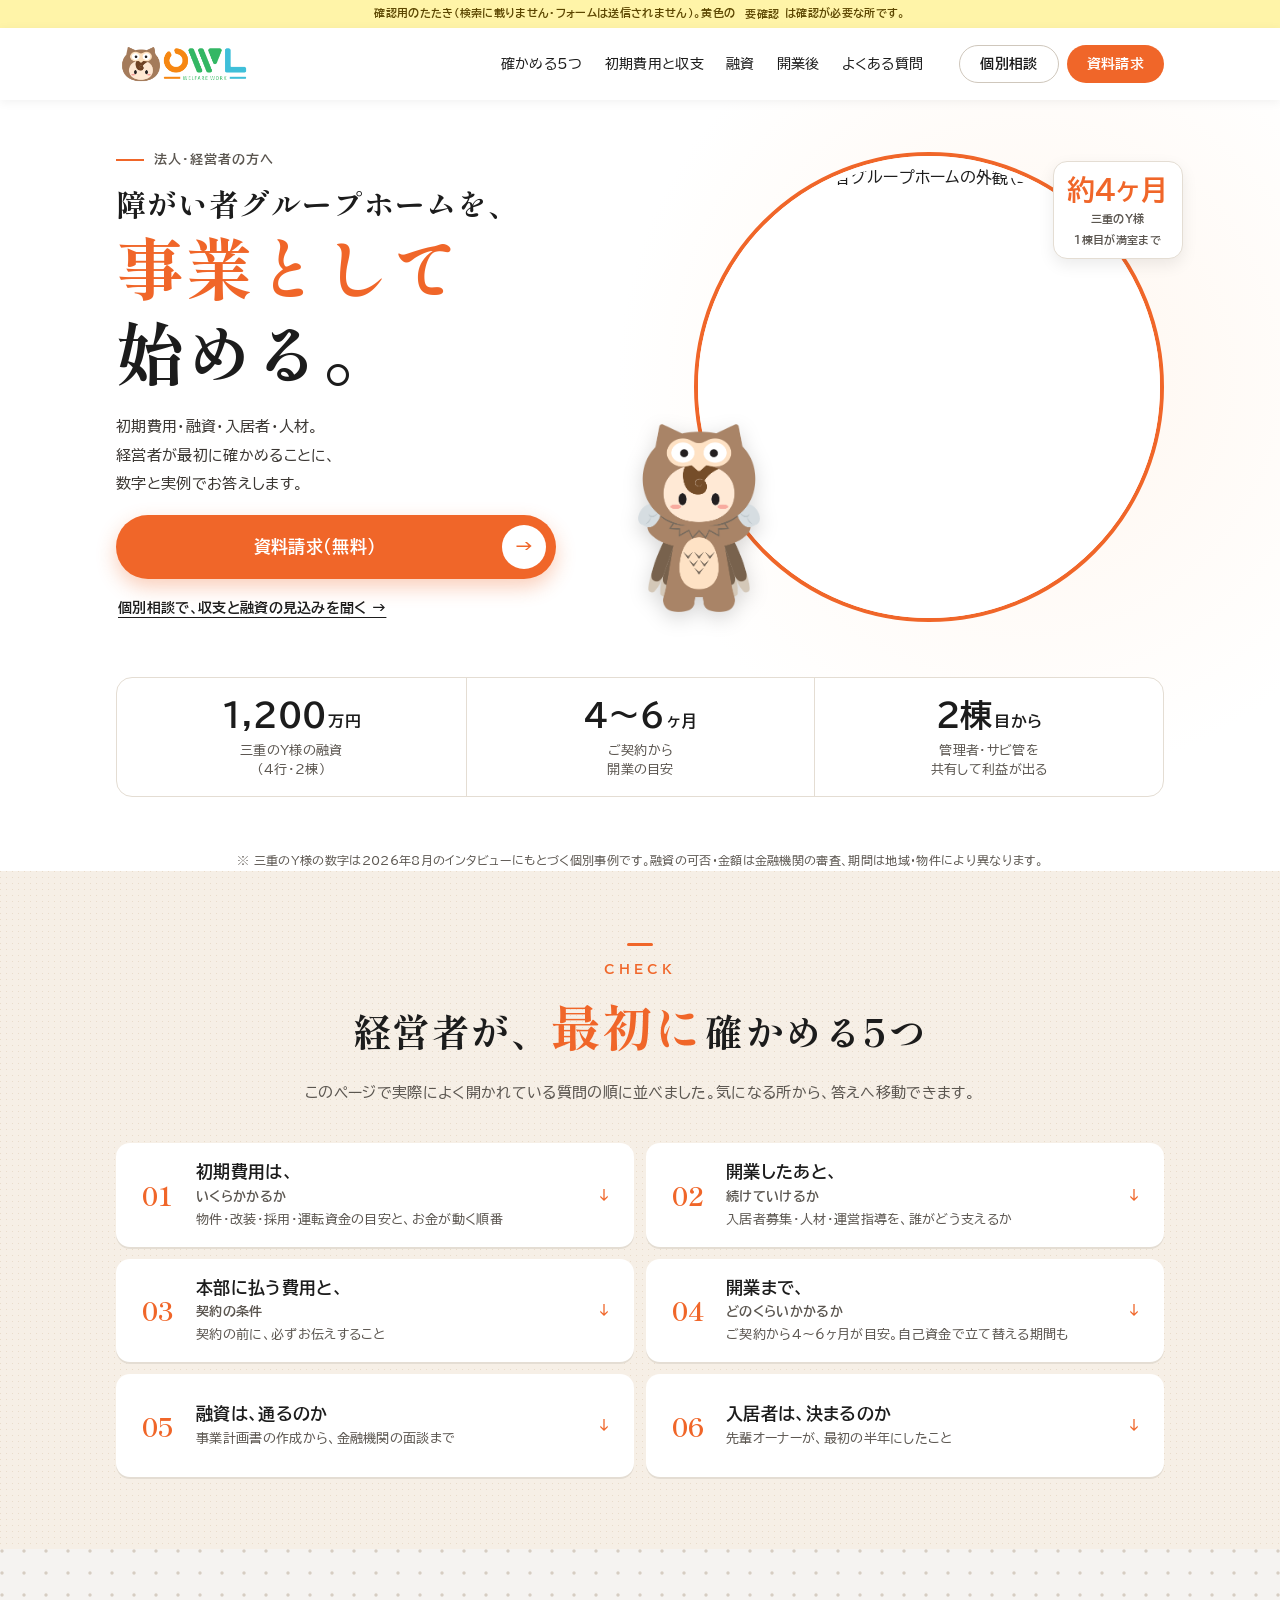
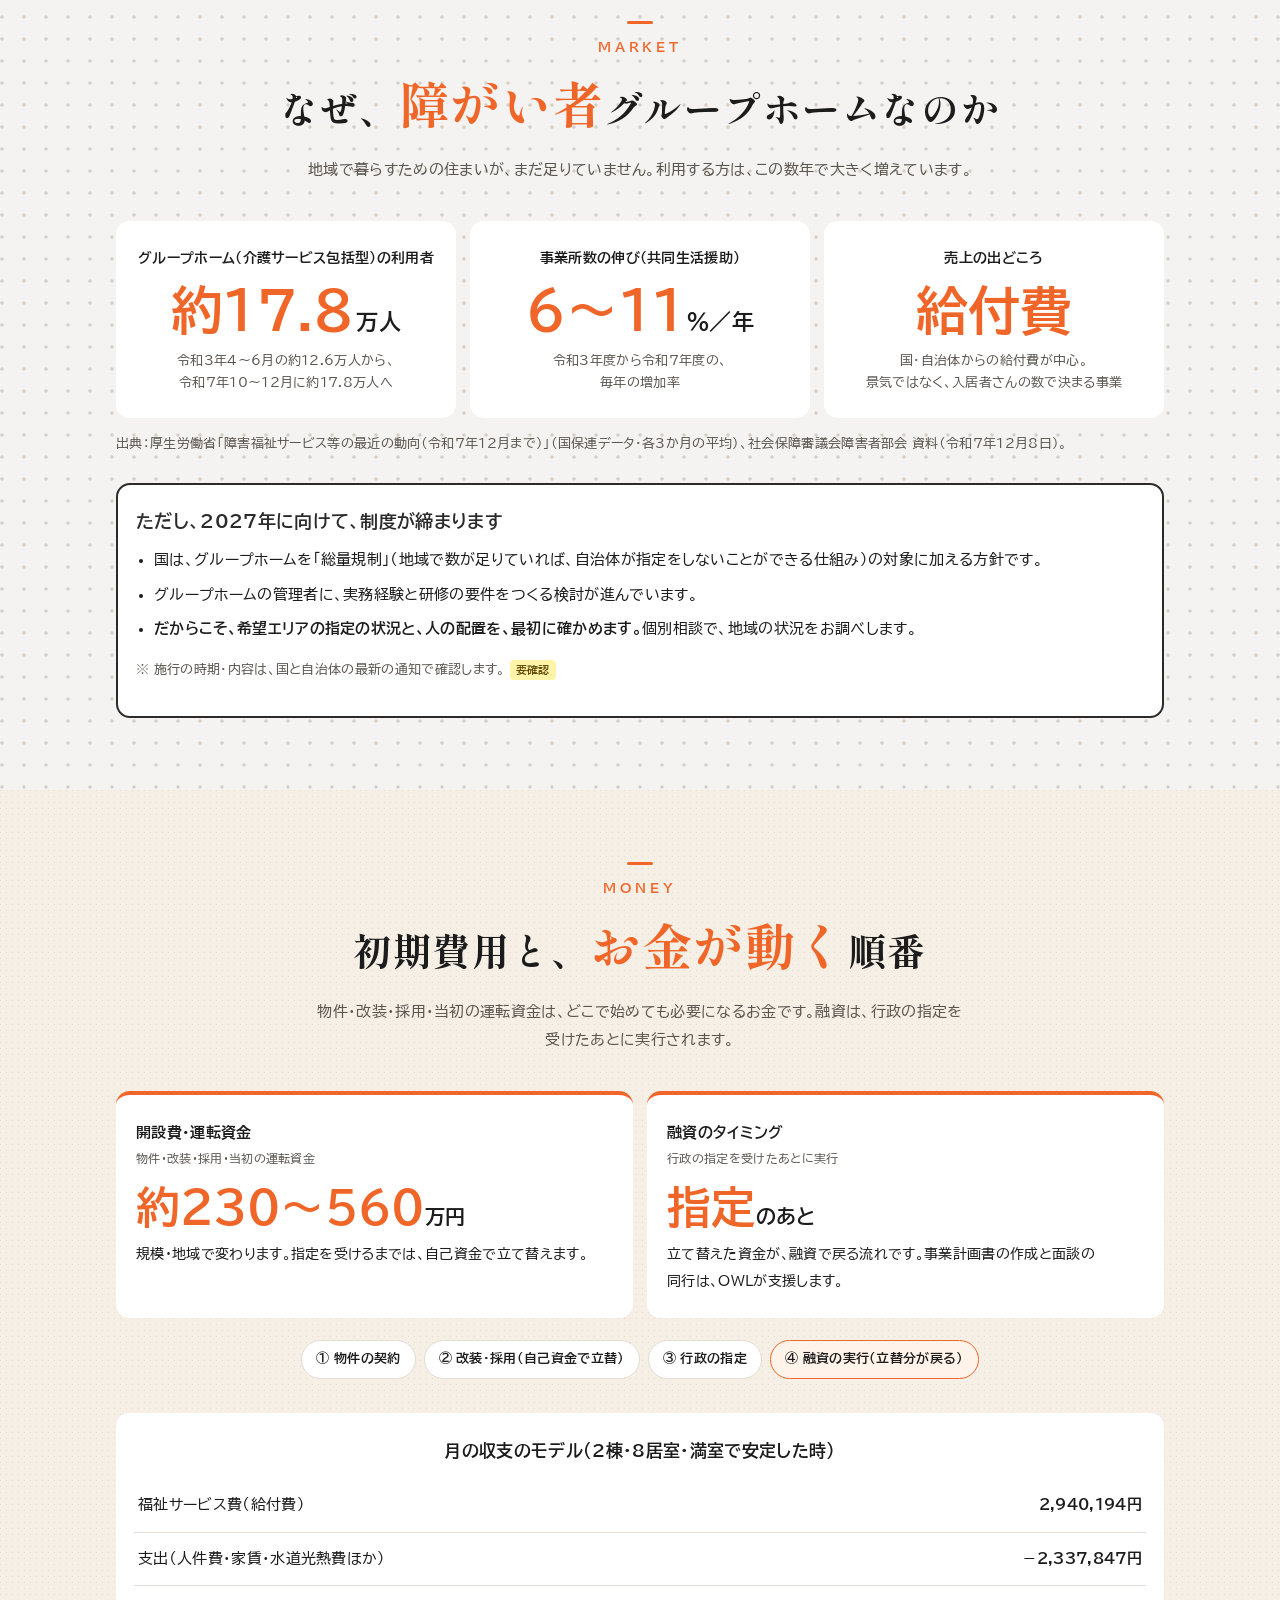
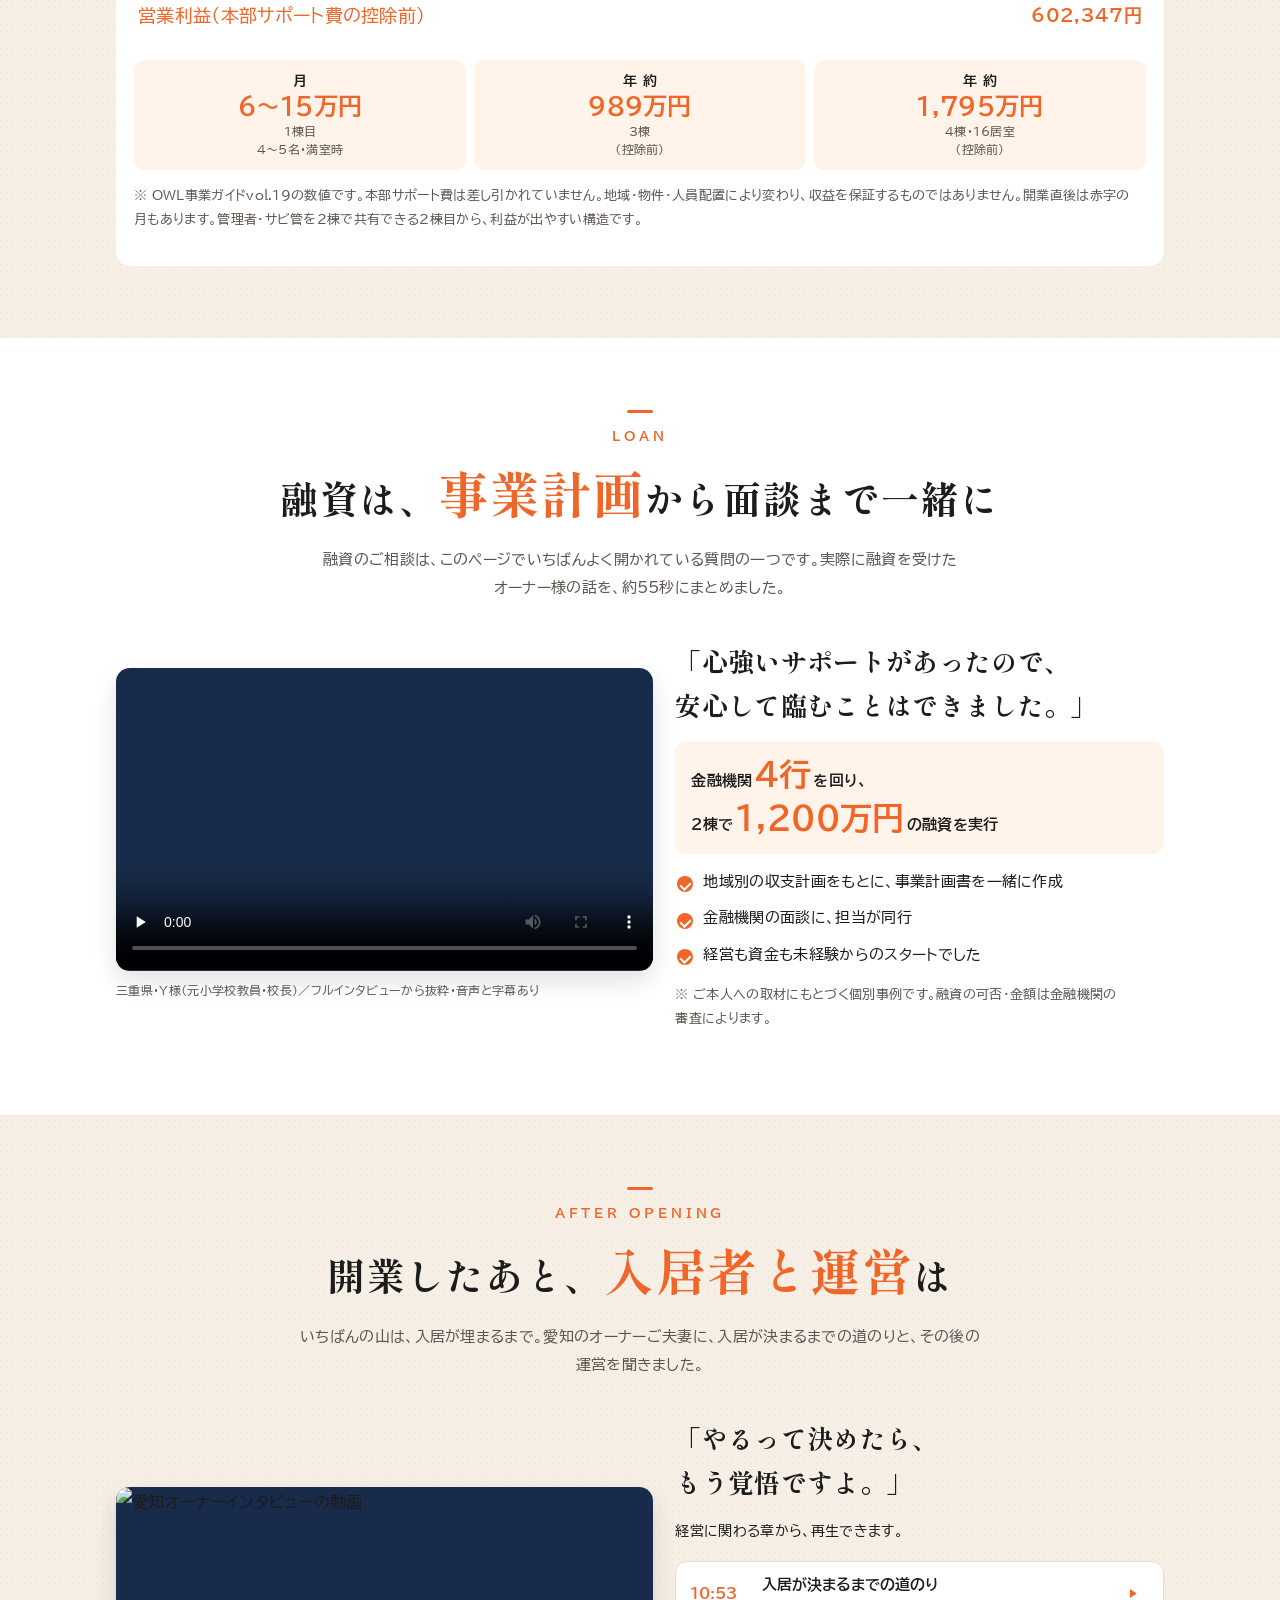
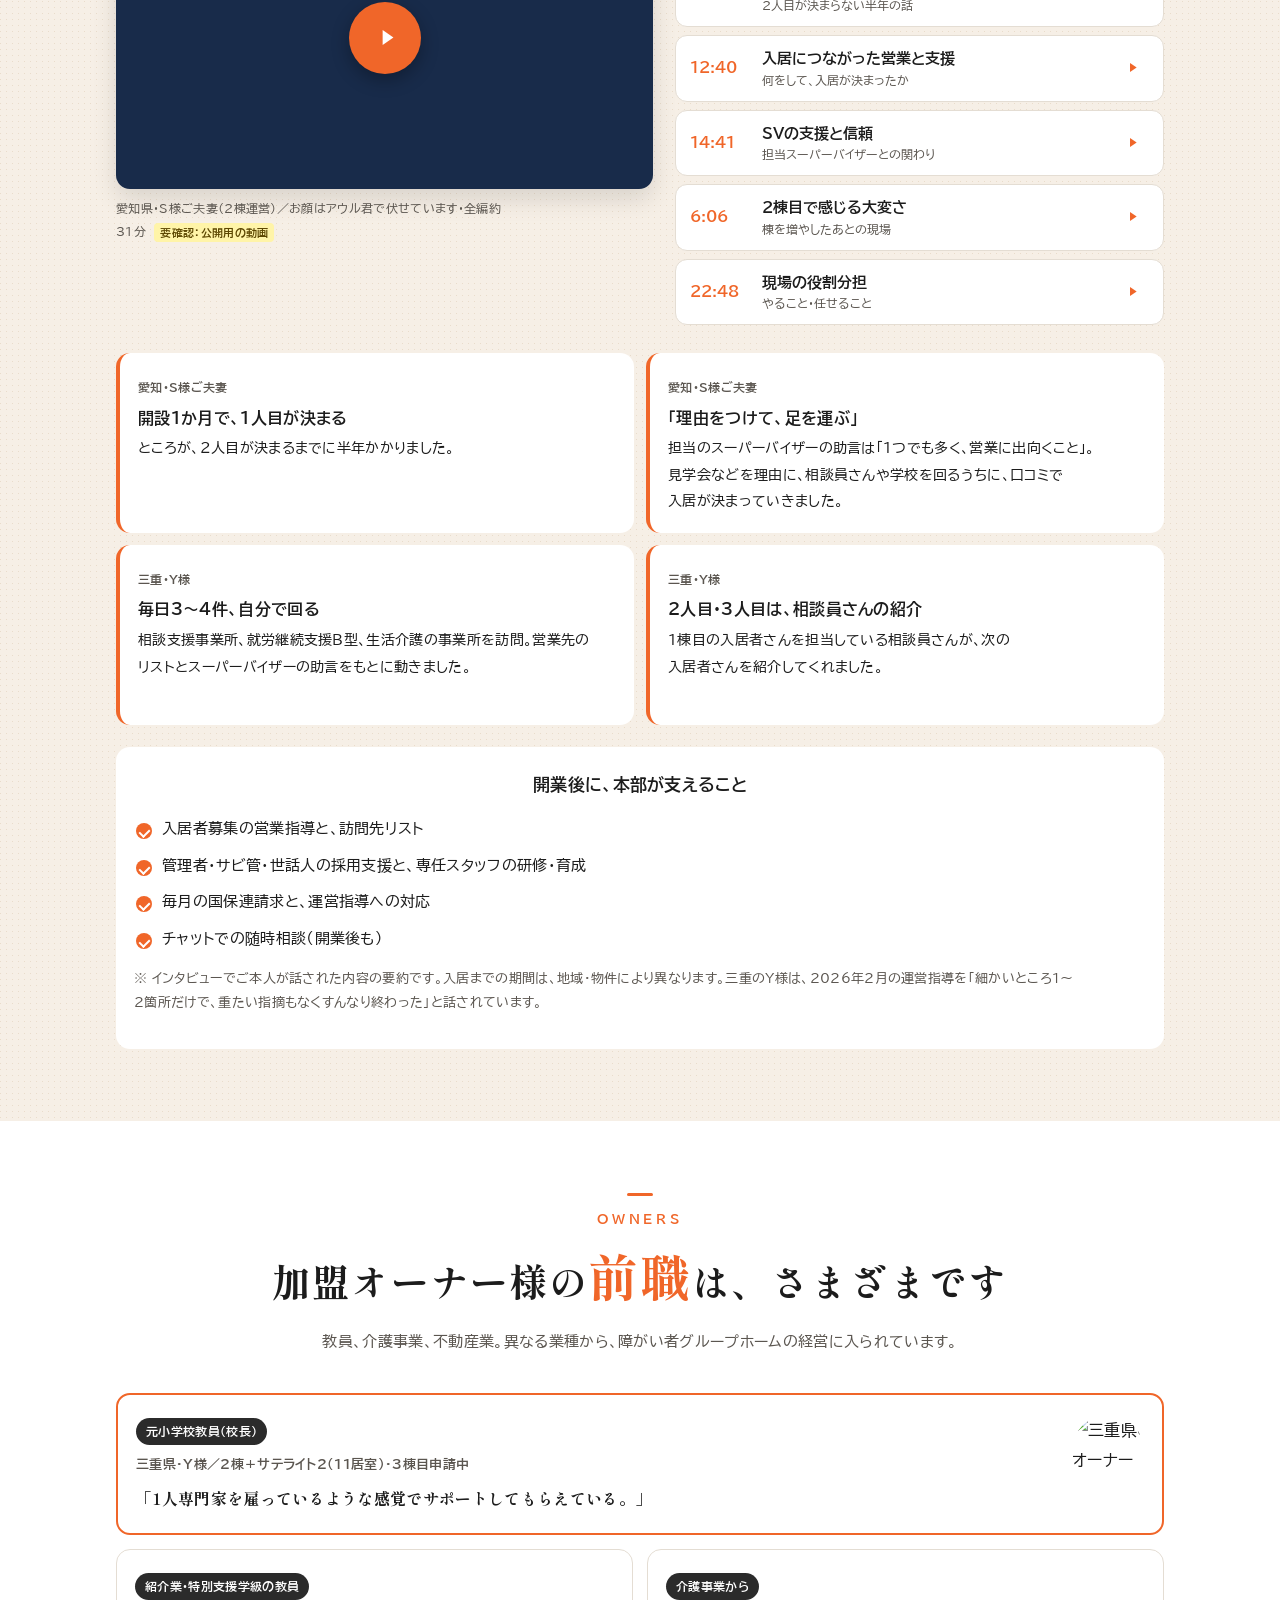
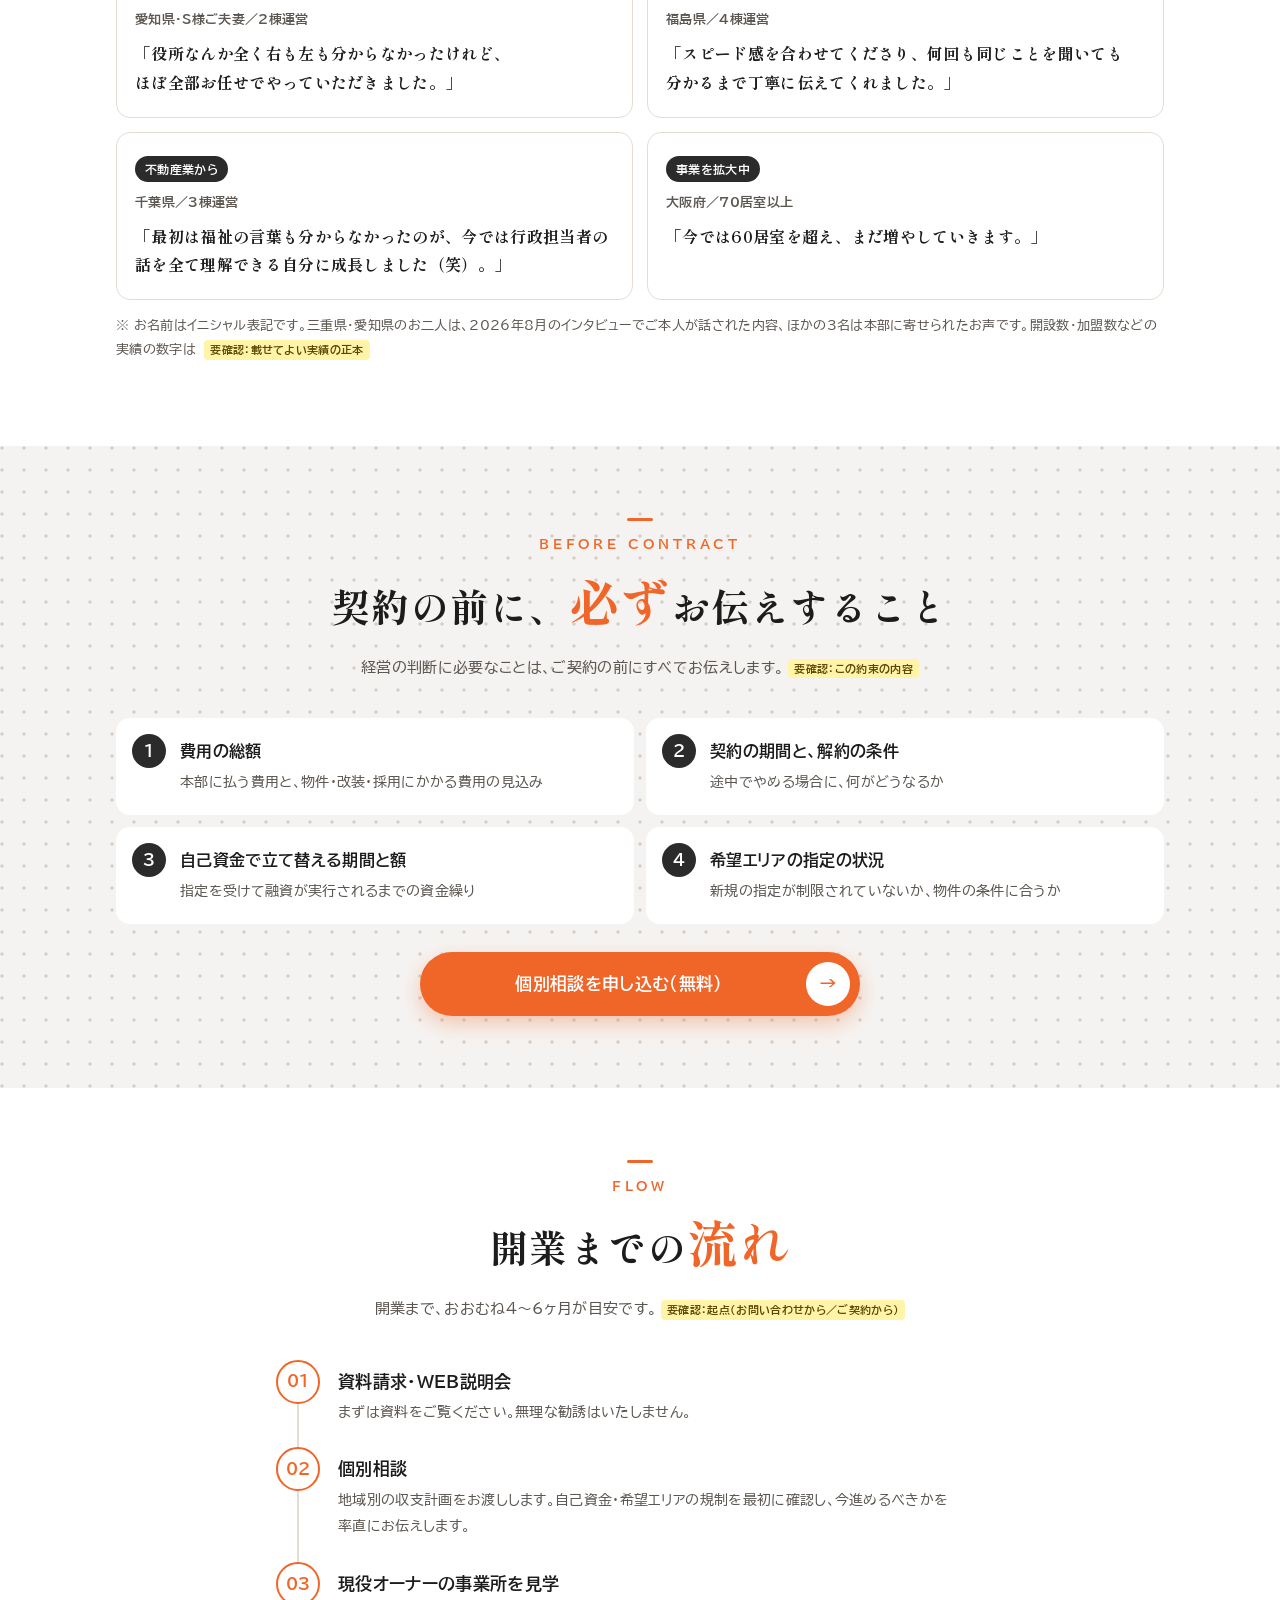
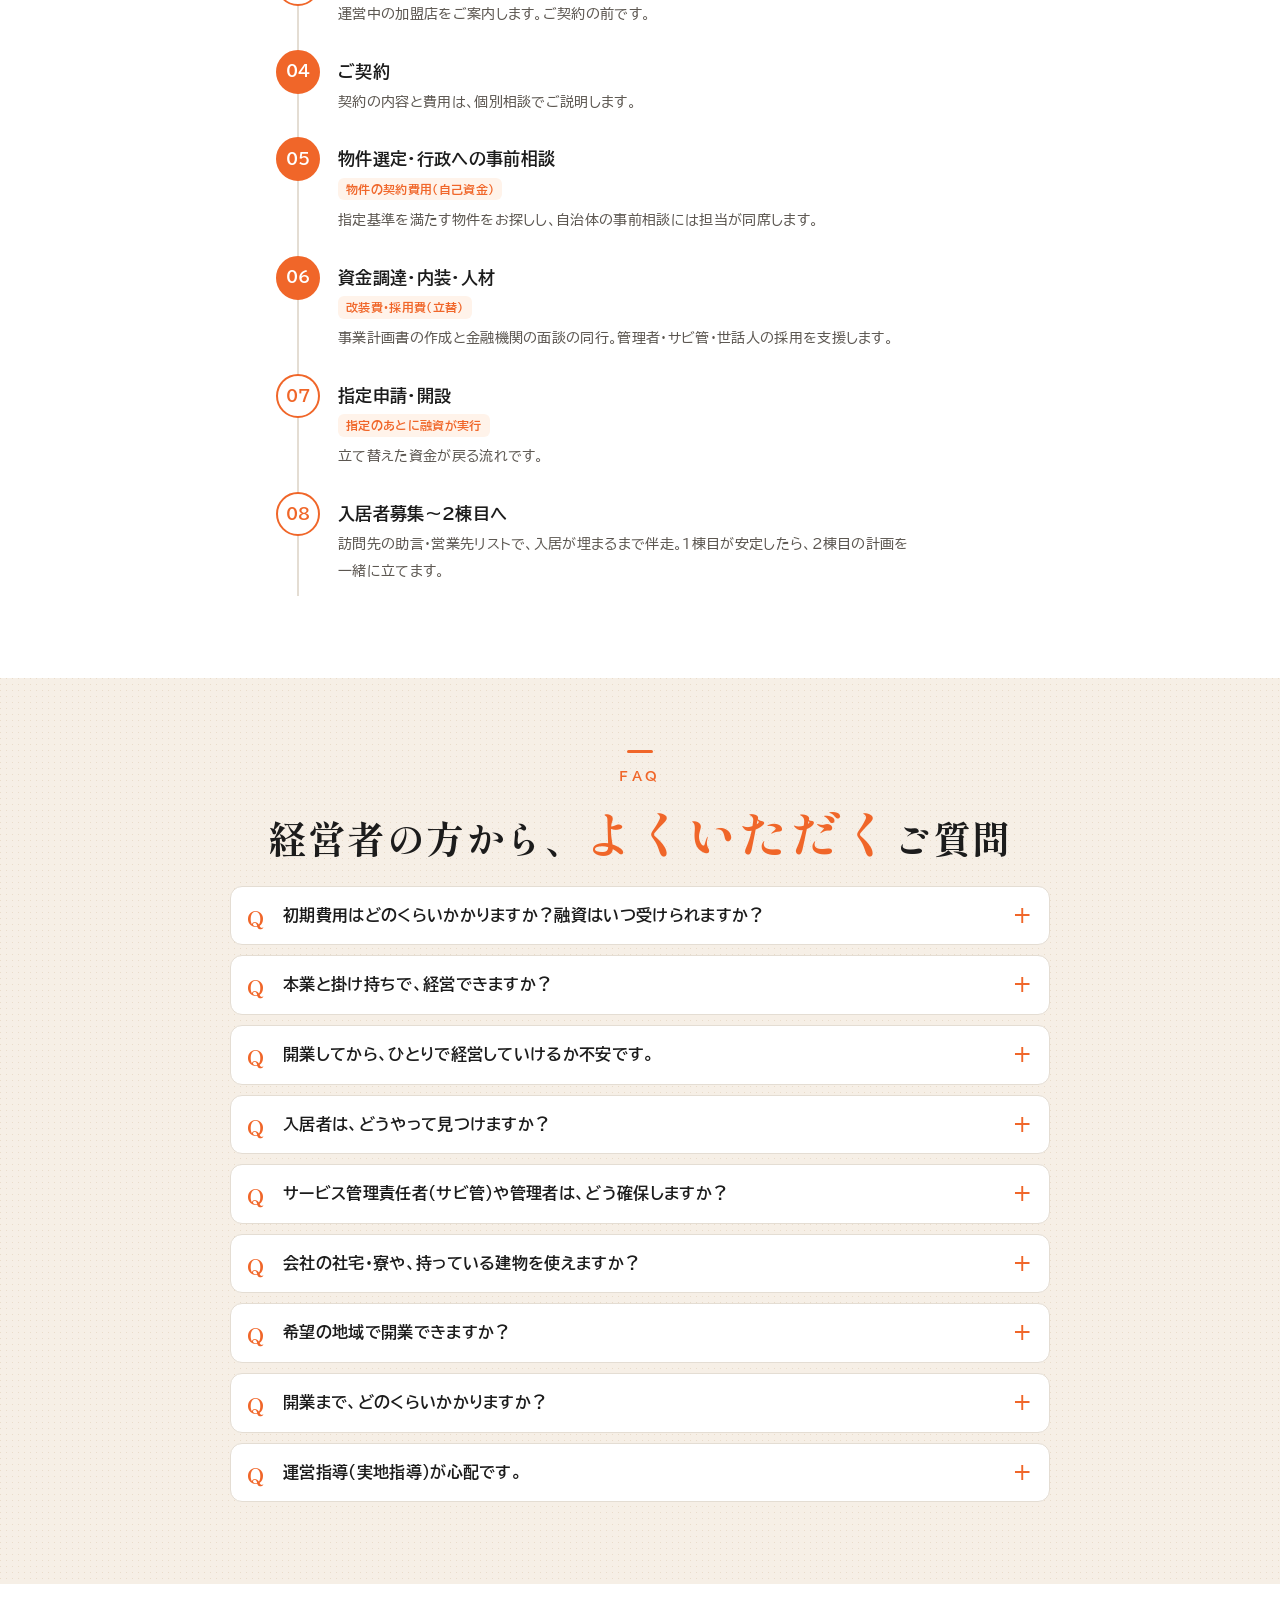
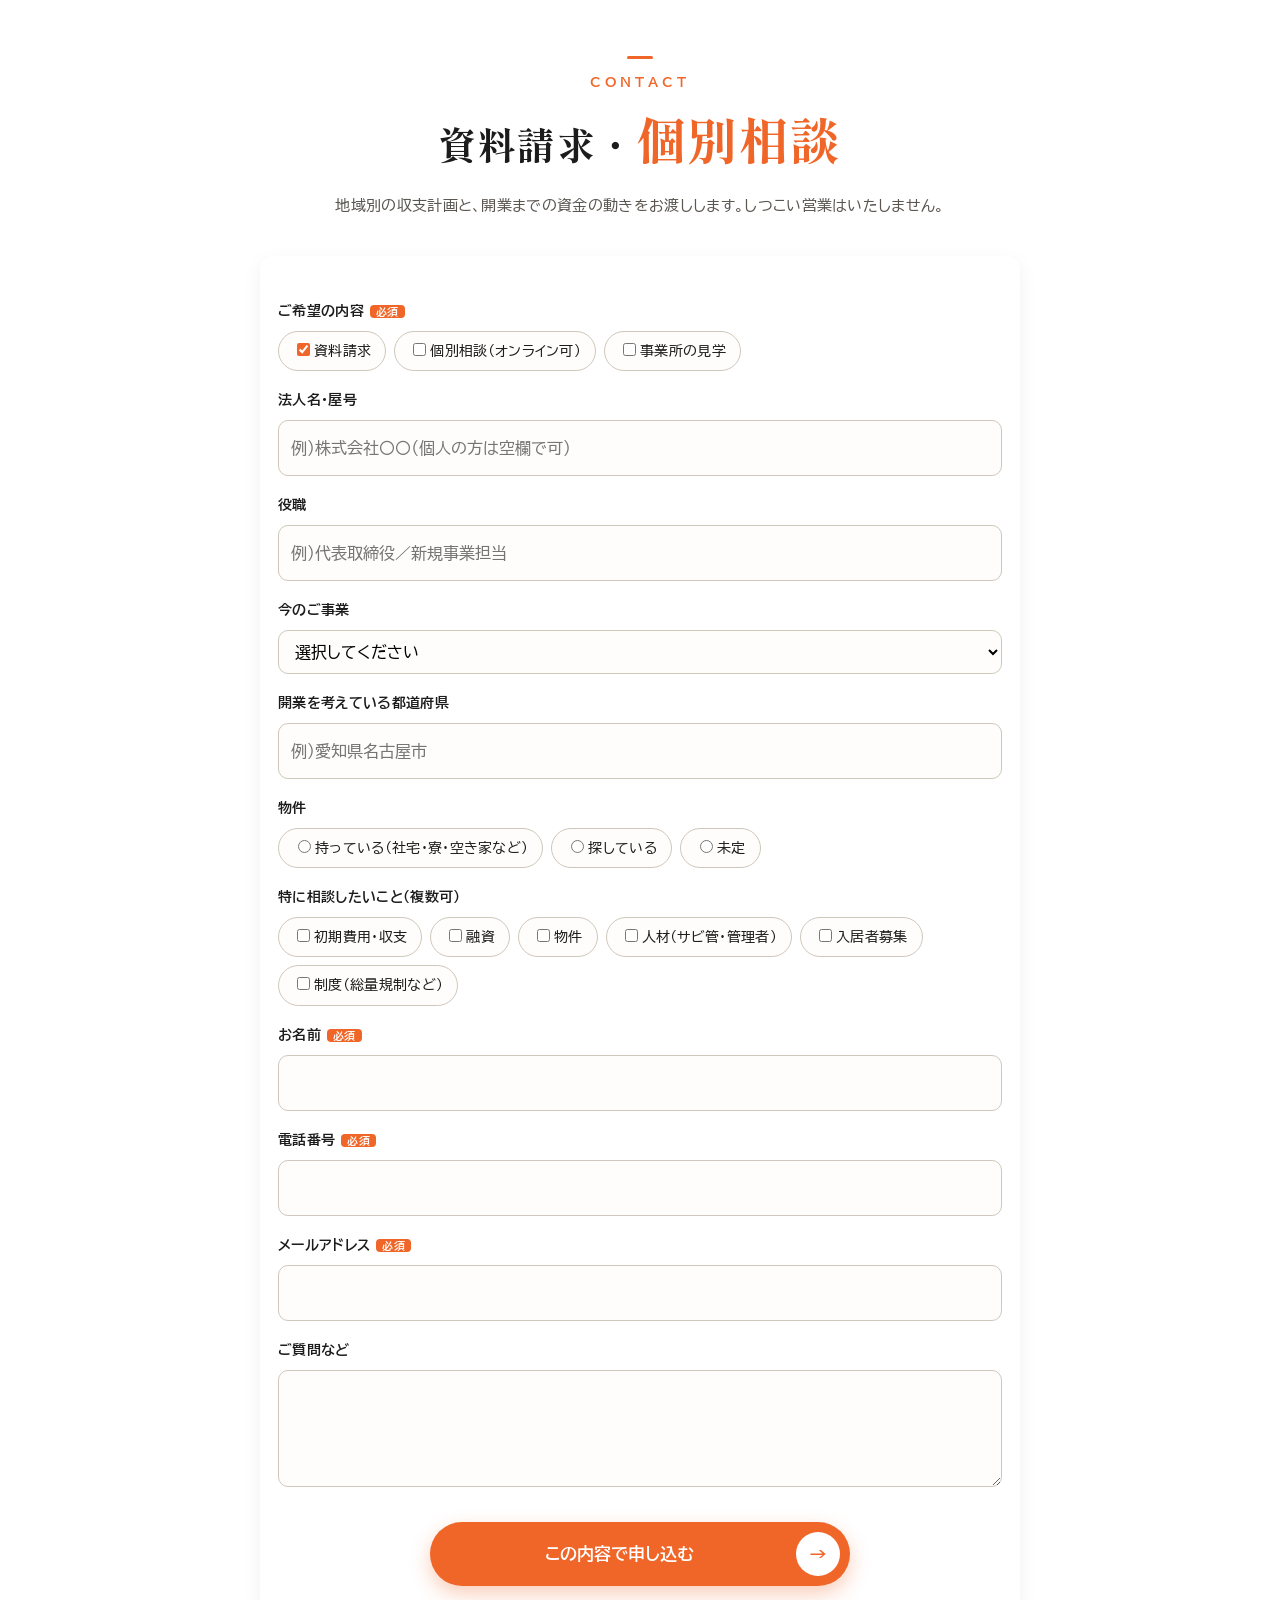
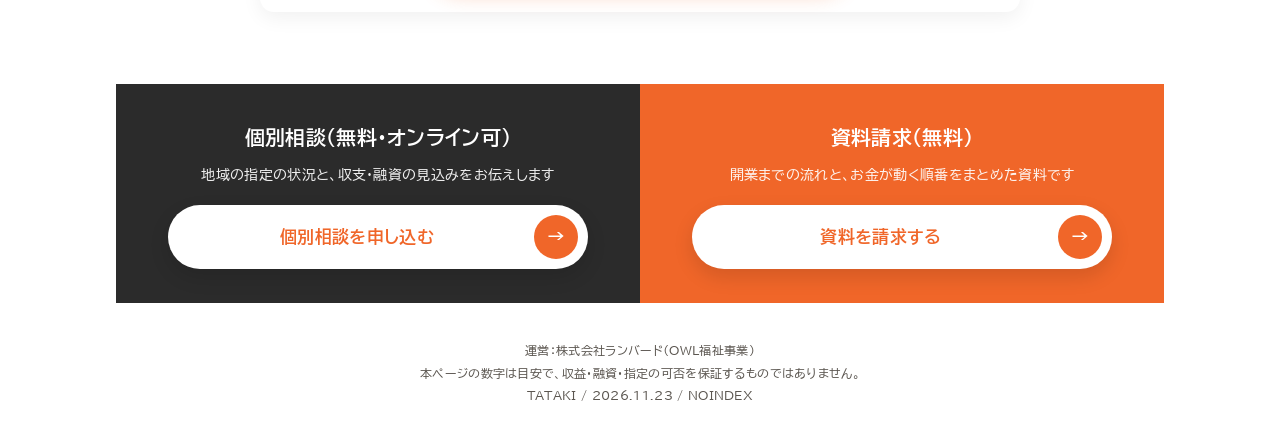
==== commit ac3f724e: "経営者向けLPたたき：FVを作り直し（公式ロゴ・アウル君）" ====
--- a/lp-keieisha/index.html
+++ b/lp-keieisha/index.html
@@ -32,13 +32,16 @@
 .hd .wrap{display:flex;align-items:center;gap:12px;height:60px}
 .logo{display:flex;align-items:center;gap:8px;text-decoration:none;font-weight:700;white-space:nowrap;font-size:15px}
 
-.logo img{height:30px;width:auto}
+.logo img{height:40px;width:auto}
+@media(min-width:960px){.logo img{height:46px}.hd .wrap{height:72px}}
 .logo small{display:block;font-size:11px;color:var(--sub);font-weight:400;line-height:1.3}
 .hd nav{margin-left:auto;display:none;gap:22px;font-size:14px}
 .hd nav a{text-decoration:none}
 .hd .hcta{margin-left:auto;display:flex;height:60px}
 .hd .hcta a{display:flex;align-items:center;justify-content:center;padding:0 14px;font-size:13px;font-weight:700;text-decoration:none;color:#fff;white-space:nowrap}
-.hd .hcta .b1{background:#2b2b2b}
+.hd .hcta{align-items:center;gap:8px;height:60px}
+.hd .hcta .b1{background:#fff;color:var(--ink)!important;border:1px solid #cfc7bc;border-radius:999px;height:38px}
+.hd .hcta .b2{border-radius:999px;height:38px}
 .hd .hcta .b2{background:var(--org)}
 @media(min-width:960px){.hd nav{display:flex}.hd .hcta{margin-left:24px}.hd .hcta a{padding:0 20px;font-size:14px}}
 
@@ -65,36 +68,47 @@
 .bg-beige{background:var(--beige) url("data:image/svg+xml,%3Csvg xmlns='http://www.w3.org/2000/svg' width='6' height='6'%3E%3Cpath d='M0 0h1v1H0z' fill='%23e9dccb'/%3E%3C/svg%3E")}
 .bg-dot{background:var(--gray) url("data:image/svg+xml,%3Csvg xmlns='http://www.w3.org/2000/svg' width='22' height='22'%3E%3Ccircle cx='2' cy='2' r='1.7' fill='%23d6cdc2'/%3E%3C/svg%3E")}
 
-/* ---------- FV ---------- */
-.fv{padding:28px 0 56px;overflow:hidden;position:relative}
-.fv .wrap{display:grid;gap:28px;align-items:center}
-.fv .pic{position:relative;justify-self:end;width:min(58vw,260px);aspect-ratio:1;margin:0 -4px 0 0}
-.fv .pic .ring{padding:9px}
-.fv .pic .ring{position:absolute;inset:0;border-radius:50%;padding:14px;background:conic-gradient(from 200deg,var(--org),var(--org-l),#ffe1a8,var(--org))}
-.fv .pic img{width:100%;height:100%;object-fit:cover;border-radius:50%;filter:brightness(1.04) saturate(.95)}
-.fv .thumbs{position:absolute;left:-30px;top:12%;display:flex;flex-direction:column;gap:10px}
-.fv .thumbs img{width:44px;height:44px;border-radius:50%;object-fit:cover;border:3px solid #fff;box-shadow:0 2px 8px rgba(0,0,0,.15)}
-.fv .thumbs img:first-child{border-color:var(--org)}
-.fv h1{font-weight:700;font-size:clamp(21px,5.2vw,34px);line-height:1.6;margin:0 0 14px;letter-spacing:.03em}
-.fv h1 .big{display:block;color:var(--org);font-size:1.55em;line-height:1.35;letter-spacing:.02em}
-.fv h1 .big small{color:var(--ink);font-size:.6em}
-.fv .sub{font-size:15px;line-height:2;margin:0 0 22px}
-.fv .tag{display:inline-block;background:var(--navy);color:#fff;font-size:12px;font-weight:700;padding:3px 12px;border-radius:999px;margin-bottom:14px;letter-spacing:.06em}
-.proof{display:grid;grid-template-columns:repeat(3,minmax(0,1fr));grid-auto-rows:1fr;gap:8px;margin:26px 0 0}
-.proof div{background:#fff;border:1px solid var(--line);border-top:3px solid var(--org);border-radius:10px;padding:12px 6px;text-align:center}
-.proof b{display:block;white-space:nowrap;font-size:clamp(18px,4.6vw,28px);color:var(--org);line-height:1.2;font-weight:700}
-.proof b small{font-size:.55em;color:var(--ink)}
-.proof span{display:block;white-space:nowrap;font-size:12px;line-height:1.5;color:var(--sub);margin-top:6px}
-.fv .pic{order:0}
-@media(min-width:960px){
-  .fv{padding:48px 0 72px}
-  .fv .wrap{grid-template-columns:1.1fr .9fr;gap:64px}
-  .fv .pic{order:2;width:min(40vw,500px);margin-right:0}
-  .fv .pic .ring{padding:14px}
-  .fv .thumbs{left:-8px;top:16%}
-  .fv .thumbs img{width:clamp(56px,6vw,80px);height:clamp(56px,6vw,80px)}
+/* ---------- FV（v2） ---------- */
+.fv{position:relative;overflow:hidden;padding:20px 0 28px;background:#fff}
+.fv::before{content:"";position:absolute;right:-12%;top:-18%;width:70vw;max-width:820px;aspect-ratio:1;border-radius:50%;background:radial-gradient(circle,#fff6ee 0%,rgba(255,246,238,0) 70%);pointer-events:none}
+.fv .wrap{position:relative;display:grid;gap:8px;grid-template-areas:"head" "visual" "body" "strip"}
+.fv .txt{display:contents}
+.fv .head{grid-area:head}.fv .body{grid-area:body}.fv .visual{grid-area:visual}.strip{grid-area:strip}
+.fv .eyebrow{display:flex;align-items:center;gap:10px;font-size:13px;font-weight:700;letter-spacing:.08em;color:var(--sub)}
+.fv .eyebrow i{display:block;width:28px;height:2px;background:var(--org)}
+.fv h1{font-family:"Shippori Mincho",serif;font-weight:700;letter-spacing:.04em;margin:10px 0 0;line-height:1.35}
+.fv h1 .l1{display:block;font-size:clamp(20px,5vw,30px);color:var(--ink)}
+.fv h1 .l2{display:block;font-size:clamp(36px,10.4vw,68px);line-height:1.25}
+.fv h1 .l2 em{font-style:normal;color:var(--org)}
+.fv .sub{font-size:15px;line-height:1.9;margin:12px 0 0;color:#3a3632}
+.fv .visual{position:relative;width:min(60vw,290px);aspect-ratio:1;justify-self:end;margin:8px 8px 0 0}
+.fv .visual .ring{position:absolute;inset:0;border-radius:50%;padding:0;border:4px solid var(--org);background:#fff}
+.fv .visual .ring img{width:100%;height:100%;border-radius:50%;object-fit:cover;border:6px solid #fff;filter:brightness(1.08) saturate(1.08)}
+.fv .visual .owl{position:absolute;left:-20%;bottom:0;width:24%;height:auto;filter:drop-shadow(0 6px 10px rgba(0,0,0,.16))}
+.fv .visual .badge{position:absolute;right:-3%;bottom:-2%;background:#fff;border:1px solid var(--line);border-radius:14px;padding:9px 13px;box-shadow:0 6px 16px rgba(0,0,0,.08);text-align:center;line-height:1.3}
+.fv .visual .badge b{display:block;font-size:clamp(20px,5.4vw,28px);color:var(--org)}
+.fv .visual .badge span{font-size:11px;color:var(--sub);font-weight:700}
+.fv .act{display:flex;flex-direction:column;gap:8px;margin-top:16px}
+.fv .act .btn{max-width:440px}
+.fv .act .sec{font-size:14px;font-weight:700;color:var(--ink);text-decoration:underline;text-underline-offset:4px;align-self:flex-start;padding:4px 2px;white-space:nowrap}
+.strip{position:relative;margin-top:26px;background:#fff;border:1px solid var(--line);border-radius:16px;display:grid;grid-template-columns:repeat(3,minmax(0,1fr))}
+.strip div{padding:18px 6px 16px;text-align:center}
+.strip div+div{border-left:1px solid var(--line)}
+.strip b{display:block;white-space:nowrap;font-size:clamp(20px,5.6vw,32px);color:var(--ink);line-height:1.2}
+.strip b small{font-size:.5em;margin-left:2px}
+.strip span{display:block;font-size:12px;color:var(--sub);line-height:1.5;margin-top:6px}
+.fvnote{margin:12px 0 0;font-size:12px;color:var(--sub);text-align:center}
+@media(min-width:700px){
+  .fv{padding:48px 0 40px}
+  .fv .wrap{grid-template-columns:1.05fr .95fr;column-gap:64px;align-items:center;grid-template-areas:"head visual" "body visual" "strip strip"}
+  .fv .head{align-self:end}.fv .body{align-self:start}
+  .fv .visual{width:min(38vw,470px);margin:0;justify-self:center}
+  .fv .visual .badge{right:-4%;top:2%;bottom:auto}
+  .fv .visual .owl{left:-12%;bottom:2%;width:26%}
+  .fv .act{gap:12px}
+  .strip{margin-top:44px}
+  .strip span{font-size:13px}
 }
-
 /* ---------- check 5 ---------- */
 .q5{display:grid;gap:12px;counter-reset:q}
 .q5 a{counter-increment:q;display:grid;grid-template-columns:52px 1fr 22px;align-items:center;gap:12px;background:#fff;border-radius:var(--r);padding:16px 16px;text-decoration:none;box-shadow:0 2px 0 var(--line)}
@@ -235,7 +249,8 @@
 footer{padding:36px 16px 110px;font-size:12px;color:var(--sub);text-align:center;line-height:1.9}
 
 /* ---------- sticky (mobile) ---------- */
-.stk{position:fixed;left:0;right:0;bottom:0;z-index:60;display:flex;gap:8px;padding:10px 12px calc(10px + env(safe-area-inset-bottom));background:rgba(255,255,255,.96);box-shadow:0 -4px 14px rgba(0,0,0,.08)}
+.stk{position:fixed;left:0;right:0;bottom:0;z-index:60;display:flex;transform:translateY(110%);transition:transform .25s;gap:8px;padding:10px 12px calc(10px + env(safe-area-inset-bottom));background:rgba(255,255,255,.96);box-shadow:0 -4px 14px rgba(0,0,0,.08)}
+.stk.on{transform:none}
 .stk a{flex:1;display:flex;align-items:center;justify-content:center;min-height:50px;border-radius:999px;font-weight:700;font-size:14px;text-decoration:none;line-height:1.3;text-align:center}
 .stk .a1{background:var(--org);color:#fff}
 .stk .a2{background:#fff;border:2px solid var(--ink);color:var(--ink)}
@@ -243,11 +258,11 @@
 </style>
 </head>
 <body>
-<div class="mock">確認用のたたきです（検索には載りません）。フォームは送信されません。黄色の<span class="tbd">要確認</span>は、河合さん・鈴木さんの確認が必要な所です。</div>
+<div class="mock" style="font-size:11px;padding:4px 12px">確認用のたたき（検索に載りません・フォームは送信されません）。黄色の<span class="tbd">要確認</span>は確認が必要な所です。</div>
 
 <header class="hd">
   <div class="wrap">
-    <a class="logo" href="#top"><img src="https://hoshizaemonn.github.io/RUNBIRD/owl/lp_v3_b/assets/logo.webp" alt="OWL福祉事業"><span>OWL福祉事業<small>障がい者グループホーム開業・運営支援</small></span></a>
+    <a class="logo" href="#top"><img src="assets/owl_logo_yoko.webp" alt="OWL WELFARE WORK" width="104" height="35"></a>
     <nav><a href="#check">確かめる5つ</a><a href="#money">初期費用と収支</a><a href="#loan">融資</a><a href="#after">開業後</a><a href="#faq">よくある質問</a></nav>
     <div class="hcta"><a class="b1" href="#contact">個別相談</a><a class="b2" href="#contact">資料請求</a></div>
   </div>
@@ -256,32 +271,28 @@
 <!-- ===== FV ===== -->
 <section class="fv" id="top">
   <div class="wrap">
-    <div class="pic">
+    <div class="txt">
+      <div class="head"><div class="eyebrow"><i></i>法人・経営者の方へ</div>
+      <h1><span class="l1">障がい者グループホームを、</span><span class="l2"><em>事業として</em><br>始める。</span></h1></div>
+      <div class="body"><p class="sub">初期費用・融資・入居者・人材。<br>経営者が最初に確かめることに、<br>数字と実例でお答えします。</p>
+      <div class="act">
+        <a class="btn" href="#contact">資料請求（無料）</a>
+        <a class="sec" href="#contact">個別相談で、収支と融資の見込みを聞く →</a>
+      </div></div>
+    </div>
+    <div class="visual">
       <div class="ring"><img src="https://owl-fukushi.net/wp-content/uploads/2026/09/real_yokkaichi_exterior.webp" alt="運営中の障がい者グループホームの外観（三重県四日市市）"></div>
-      <div class="thumbs" aria-hidden="true">
-        <img src="https://owl-fukushi.net/wp-content/uploads/2026/09/real_yokkaichi_living.webp" alt="">
-        <img src="https://owl-fukushi.net/wp-content/uploads/2026/09/real_yokkaichi_room.webp" alt="">
-        <img src="https://owl-fukushi.net/wp-content/uploads/2026/09/yamanaka_portrait.webp" alt="">
-        <img src="https://owl-fukushi.net/wp-content/uploads/2026/09/real_yokkaichi_room3.webp" alt="">
-      </div>
-    </div>
-    <div class="txt">
-      <span class="tag">法人・経営者の方へ</span>
-      <h1><span class="nw">障がい者グループホームを、</span><span class="big">事業として<small>、</small></span>始める方へ。</h1>
-      <p class="sub">初期費用、融資、入居者、人材。<br>経営者が最初に確かめたいことに、<br class="sp">数字と実例でお答えします。</p>
-      <div class="btns">
-        <a class="btn" href="#contact">資料請求（無料）</a>
-        <a class="btn ghost" href="#contact">個別相談で、見込みを聞く</a>
-      </div>
-      <div class="proof">
-        <div><b>1,200<small>万円</small></b><span>三重Y様の融資<br>4行・2棟</span></div>
-        <div><b>約4<small>ヶ月</small></b><span>1棟目の満室まで<br>三重Y様</span></div>
-        <div><b>4〜6<small>ヶ月</small></b><span>開業の目安<br>ご契約から</span></div>
-      </div>
-      <p class="note">※ 三重のY様の数字は、2026年8月のインタビューにもとづく個別事例です。融資の可否・金額は金融機関の審査、期間は地域・物件により異なります。</p>
-    </div>
-  </div>
-</section>
+      <img class="owl" src="assets/owl_openarms.webp" alt="OWLのマスコット アウル君" width="293" height="451">
+      <div class="badge"><b>約4ヶ月</b><span>三重のY様<br>1棟目が満室まで</span></div>
+    </div>
+    <div class="strip">
+      <div><b>1,200<small>万円</small></b><span>三重のY様の融資<br>（4行・2棟）</span></div>
+      <div><b>4〜6<small>ヶ月</small></b><span>ご契約から<br>開業の目安</span></div>
+      <div><b>2棟<small>目から</small></b><span>管理者・サビ管を<br>共有して利益が出る</span></div>
+    </div>
+  </div>
+</section>
+<p class="fvnote">※ 三重のY様の数字は2026年8月のインタビューにもとづく個別事例です。融資の可否・金額は金融機関の審査、期間は地域・物件により異なります。</p>
 
 <!-- ===== check 5 ===== -->
 <section class="bg-beige" id="check">
@@ -538,6 +549,9 @@
 
 <script>
 (function(){
+  var stk=document.querySelector('.stk'),fv=document.getElementById('top');
+  function chk(){if(stk)stk.classList.toggle('on',fv.getBoundingClientRect().bottom<0)}
+  addEventListener('scroll',chk,{passive:true});chk();
   var box=document.getElementById('kx');
   document.querySelectorAll('.chap button, .yt').forEach(function(b){
     b.addEventListener('click',function(){
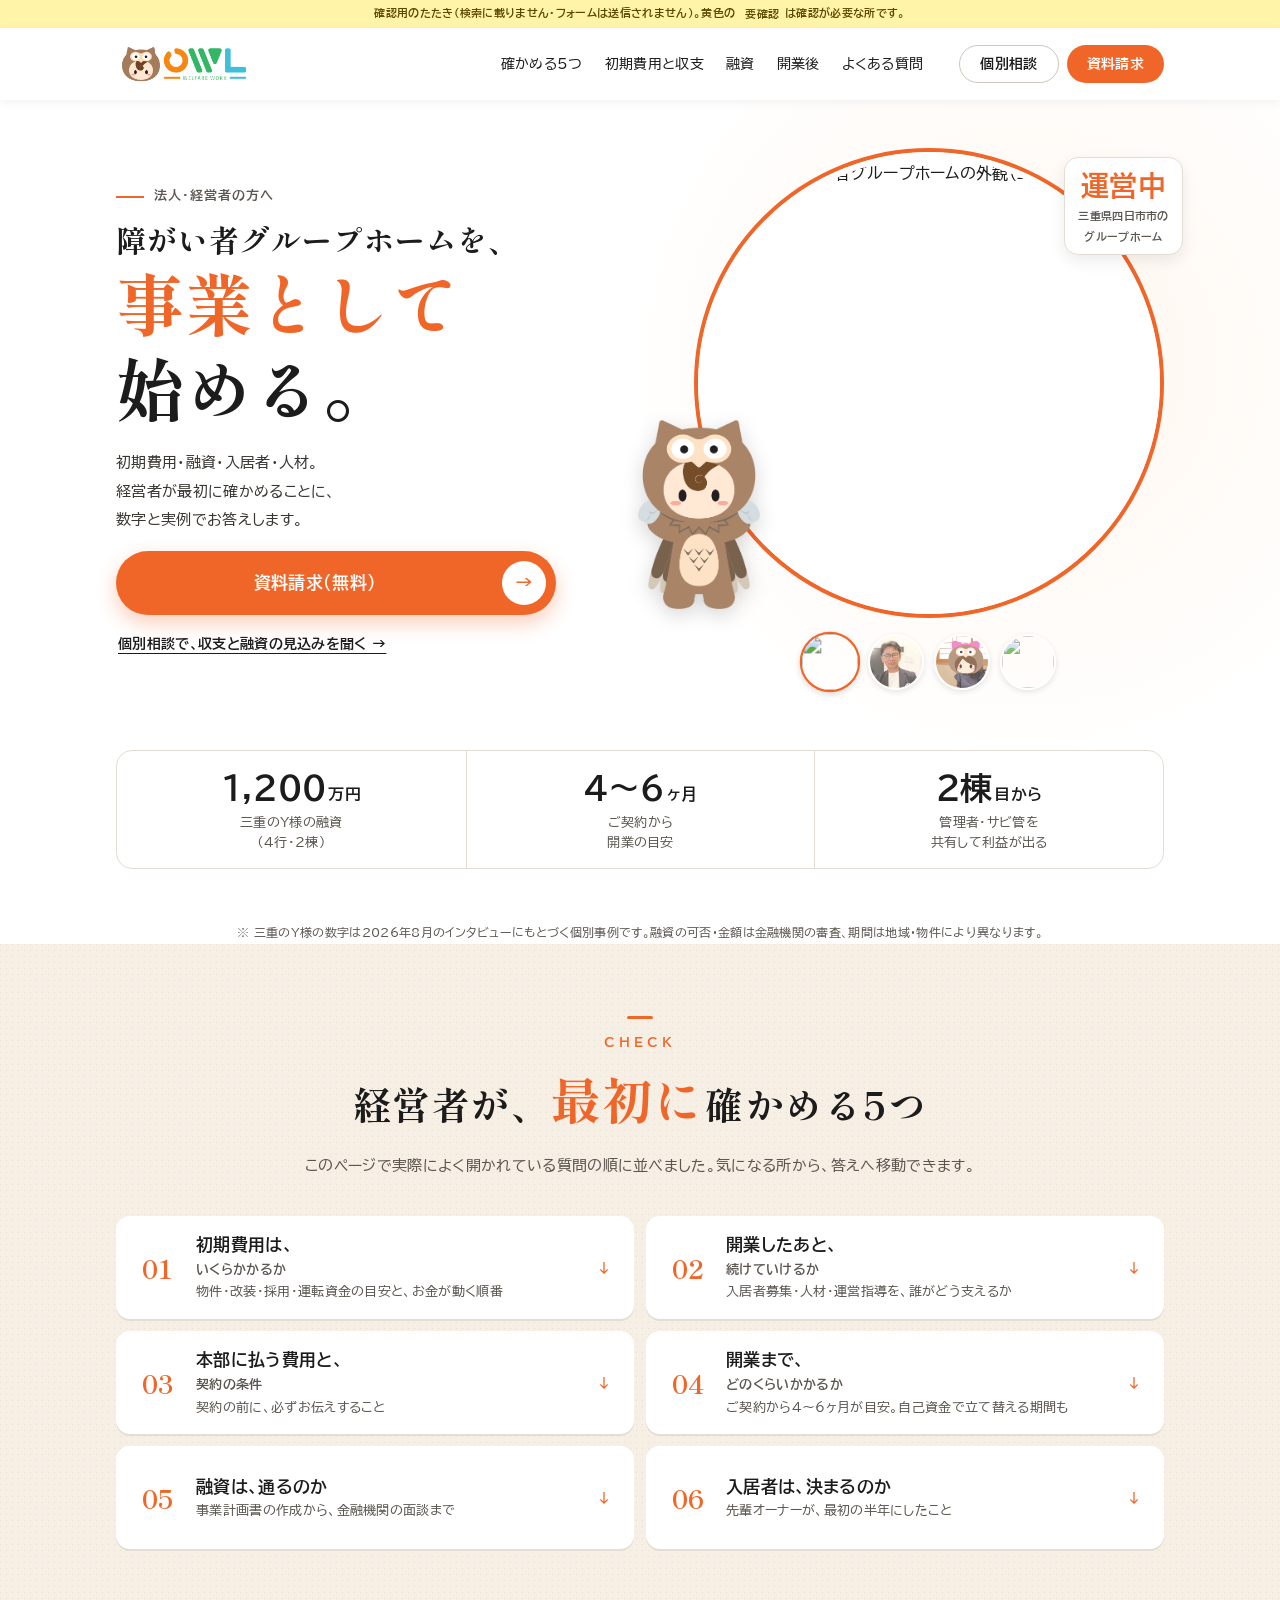
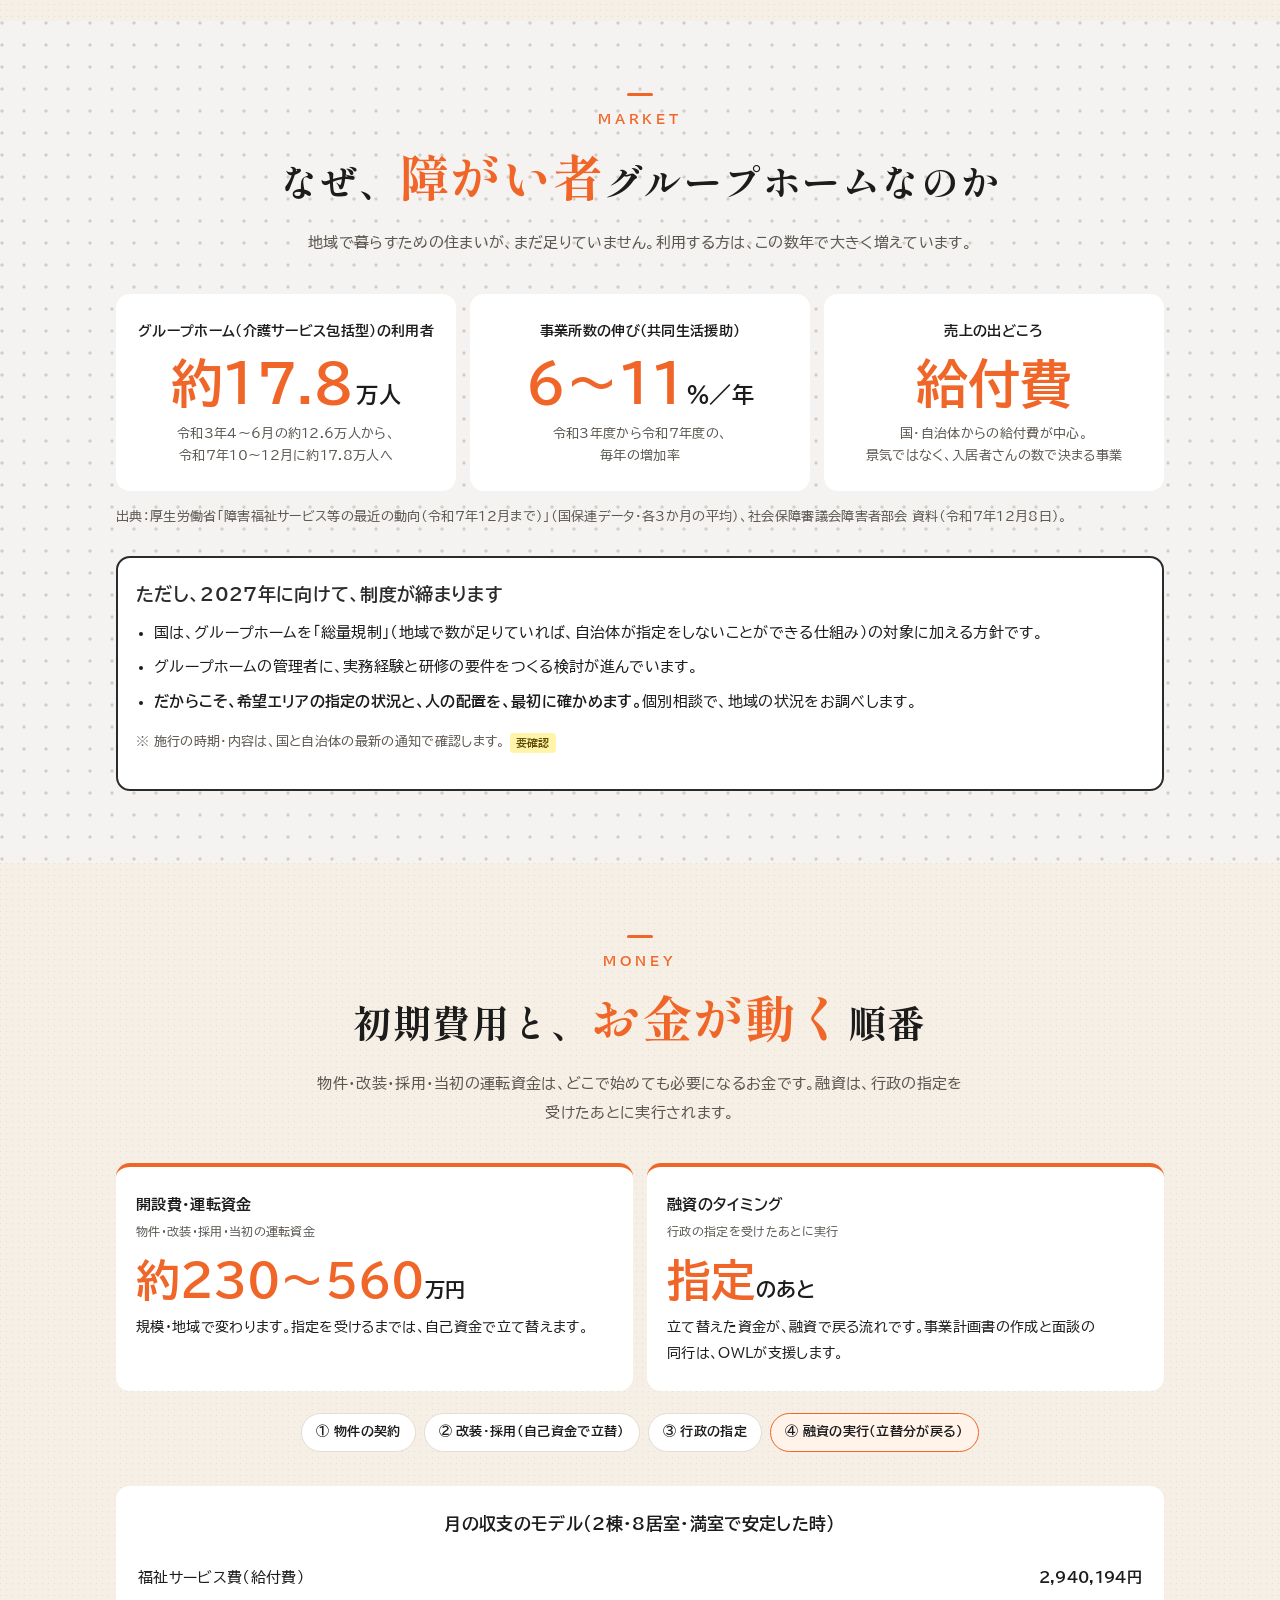
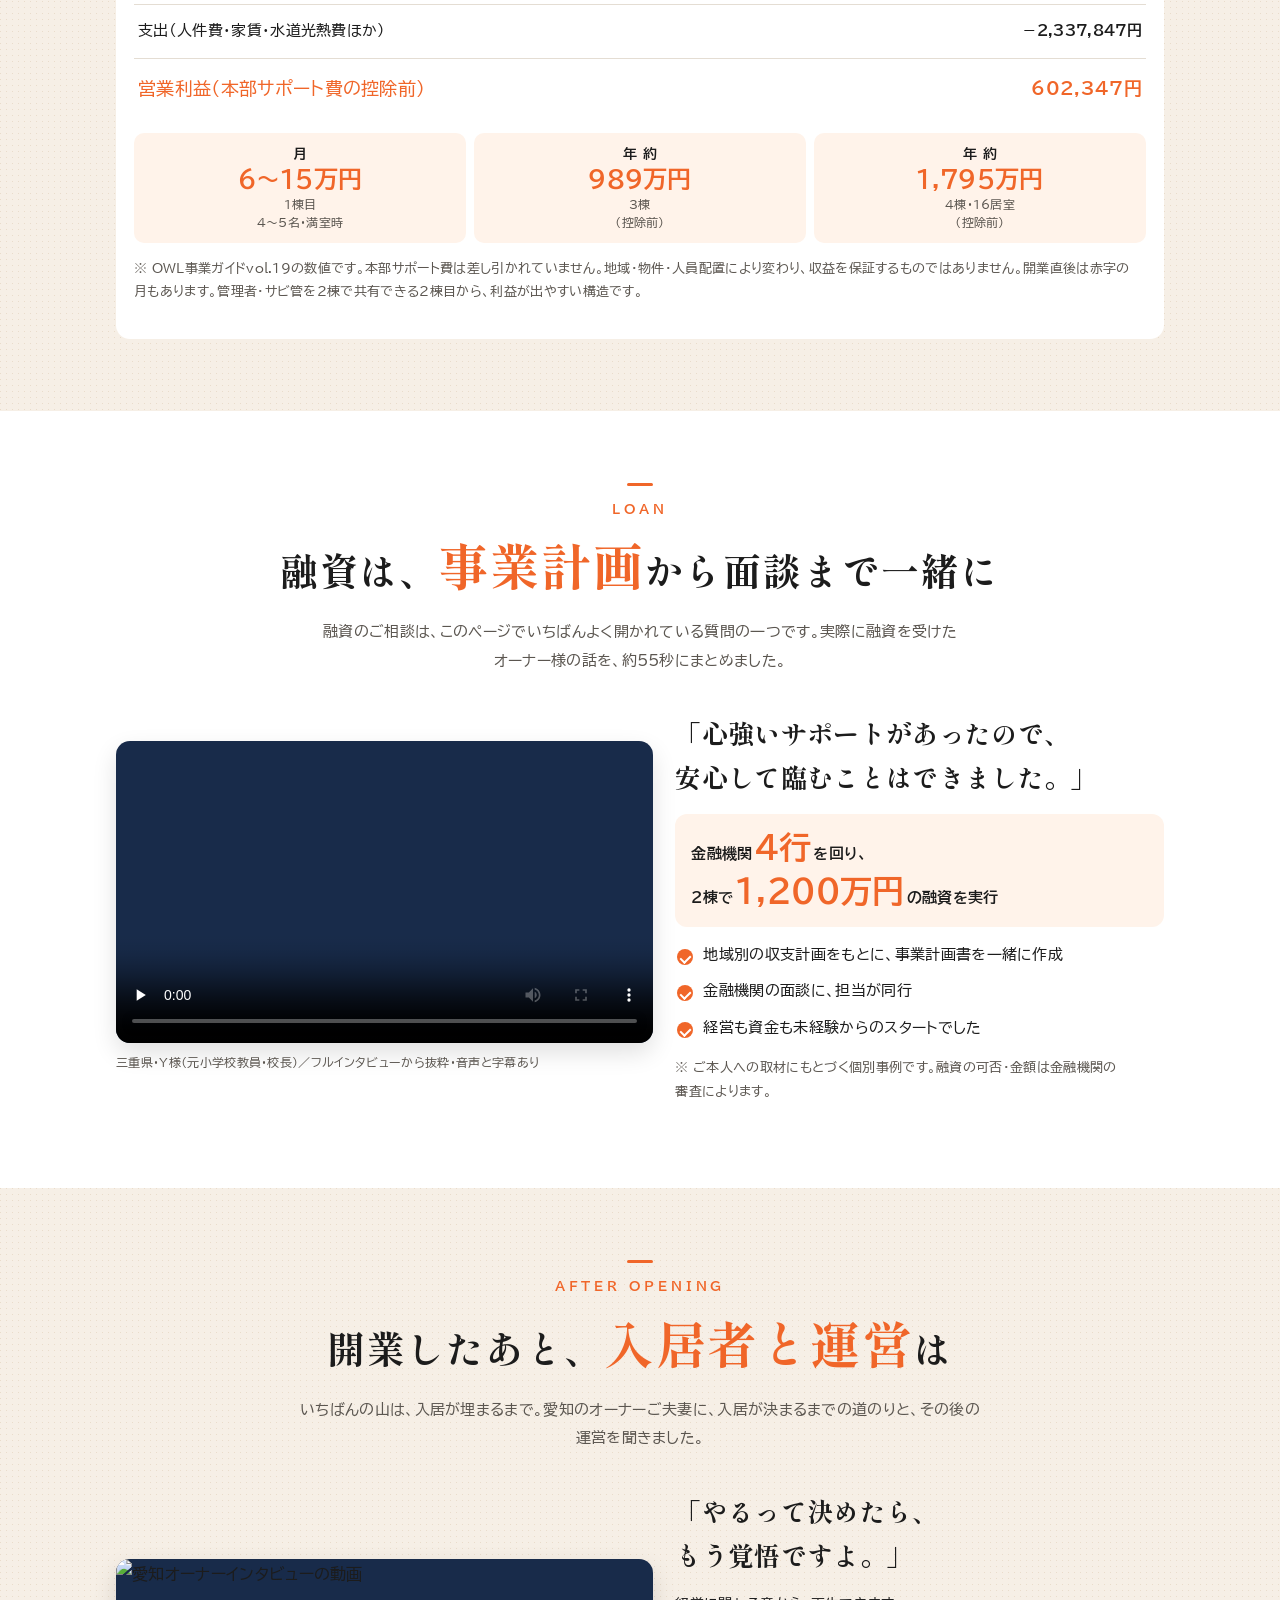
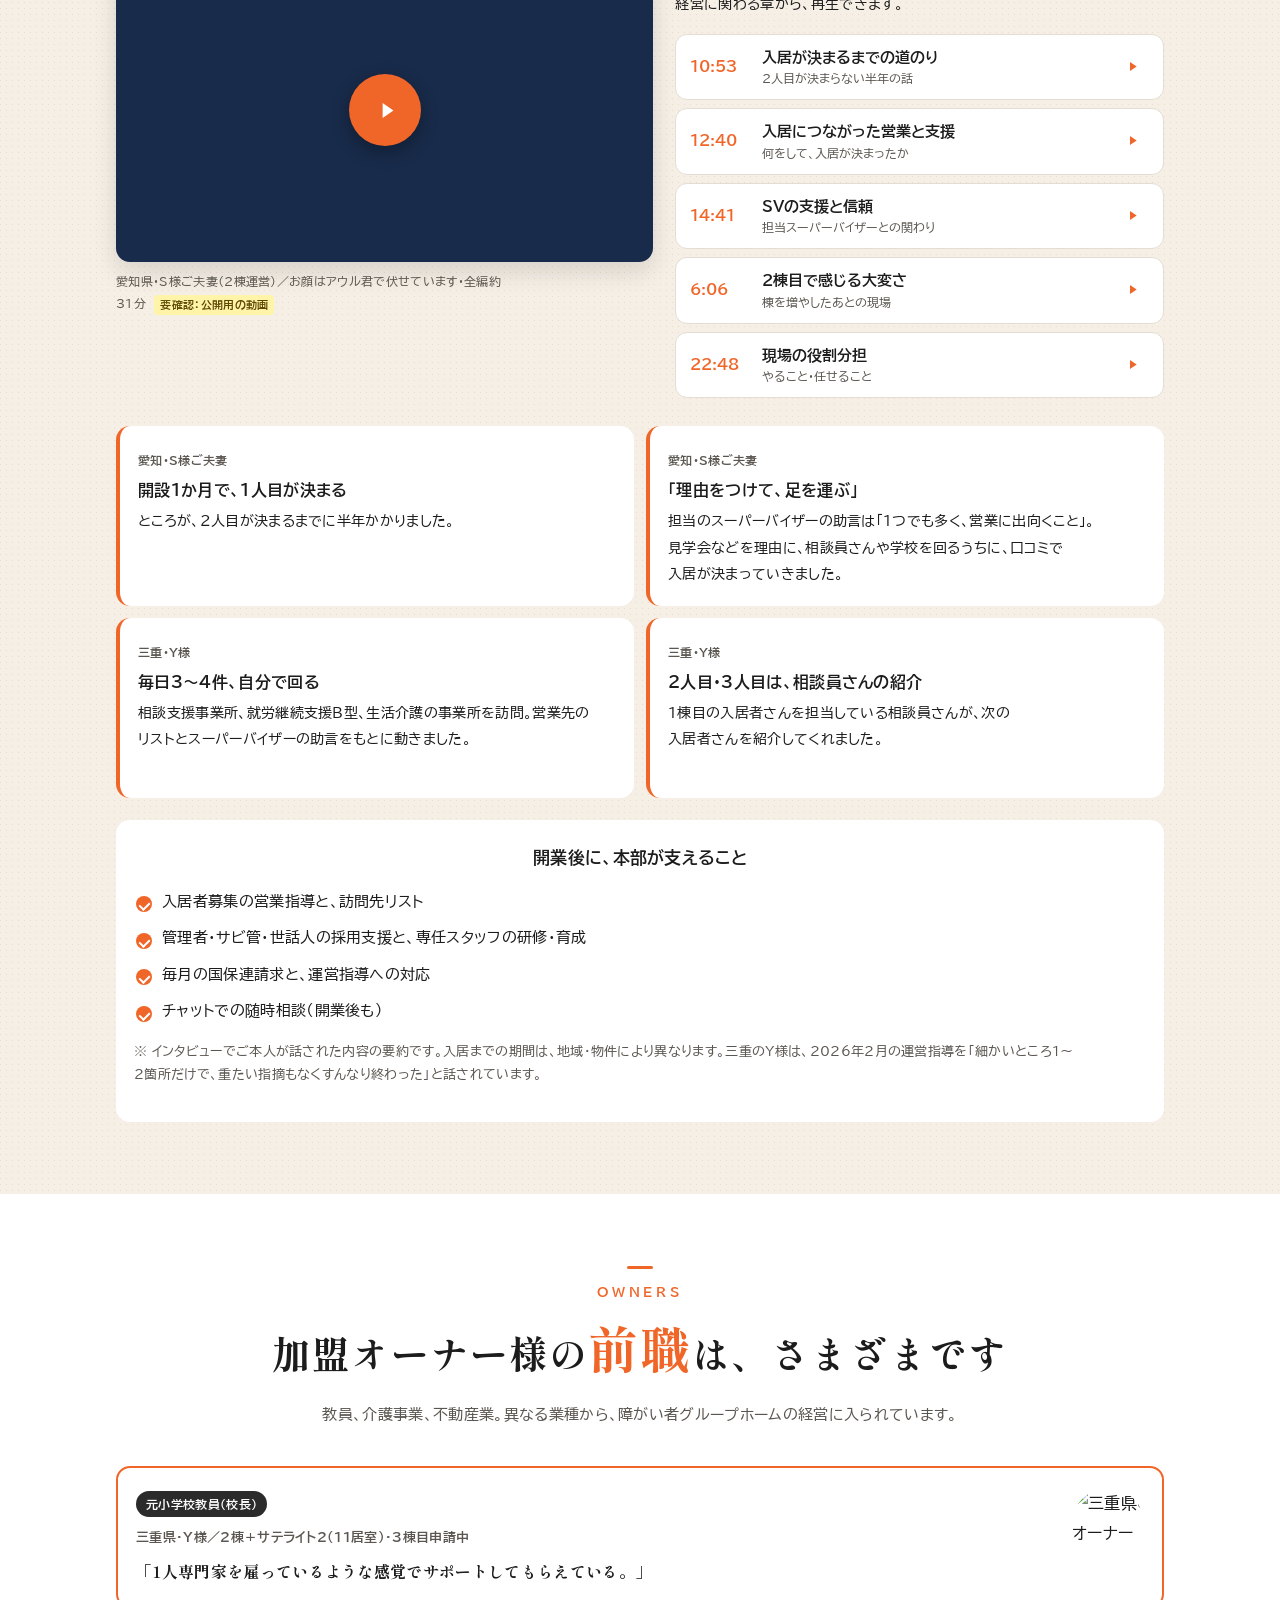
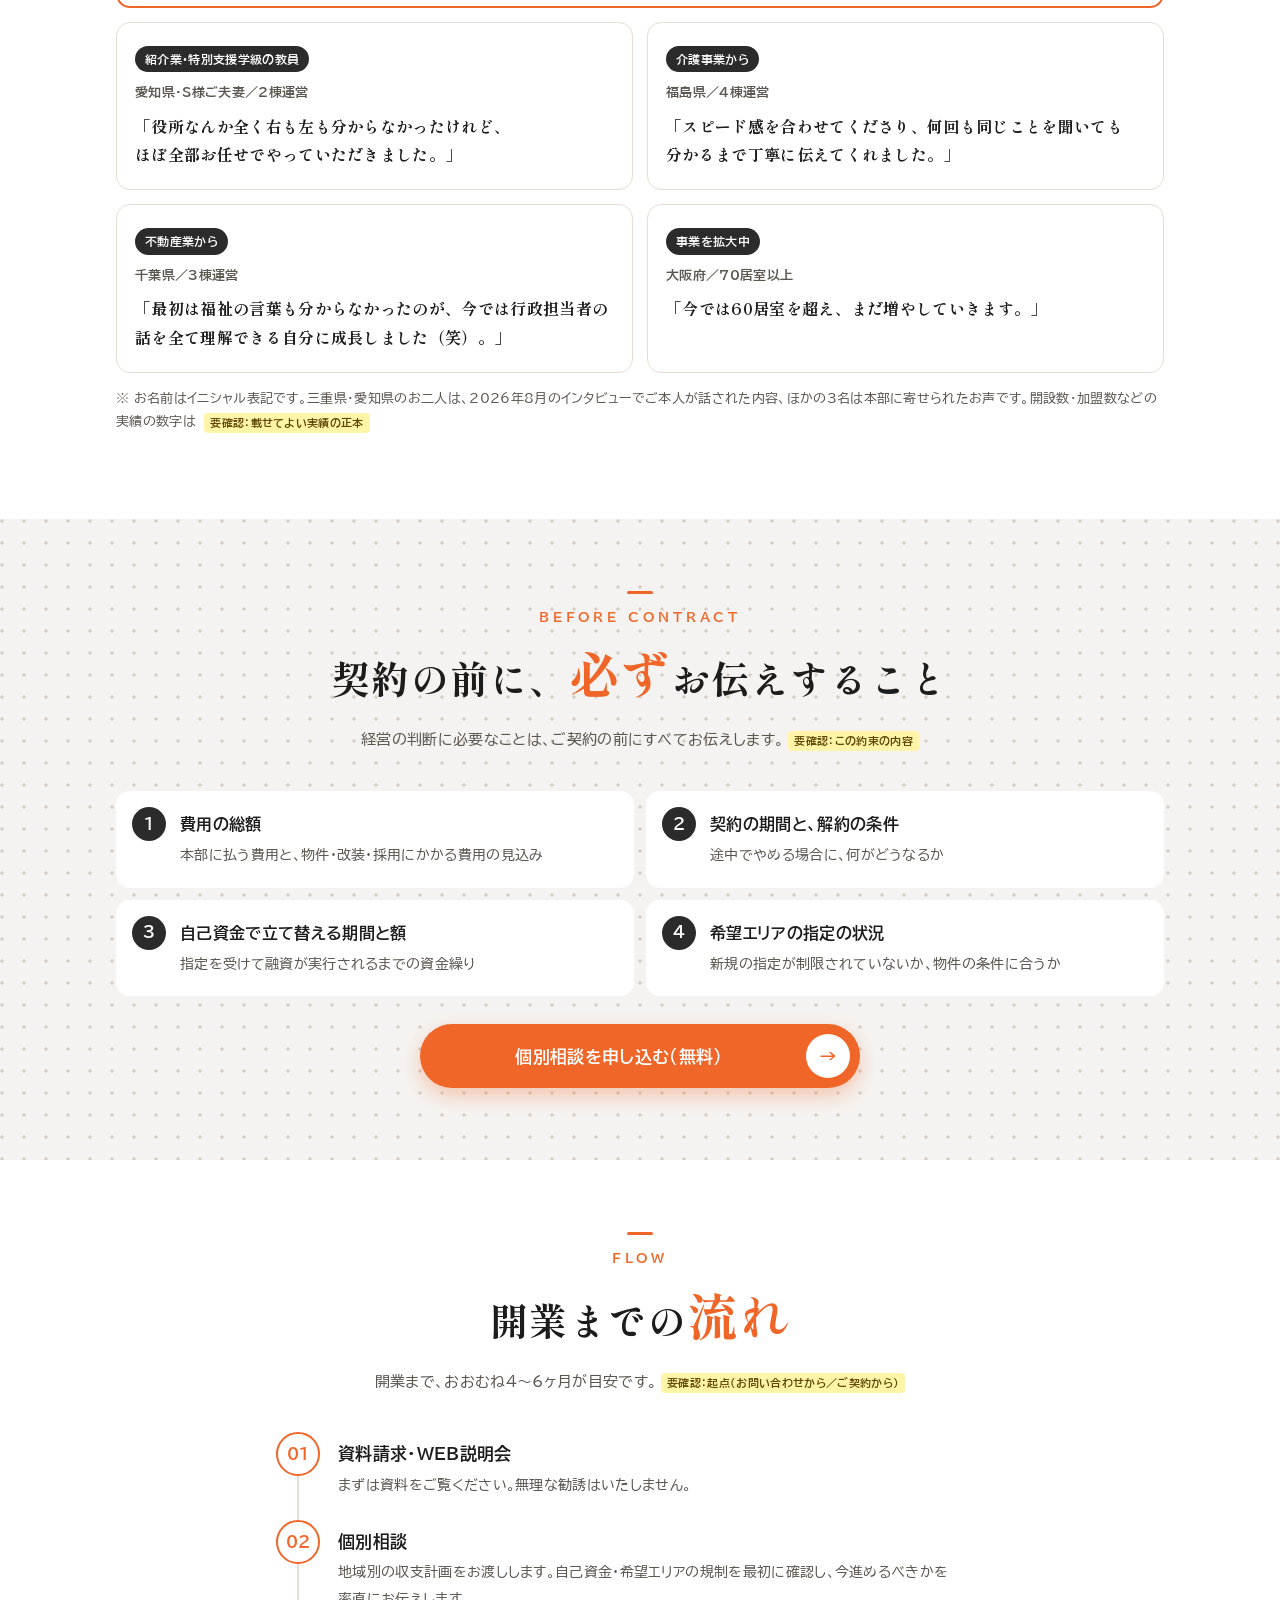
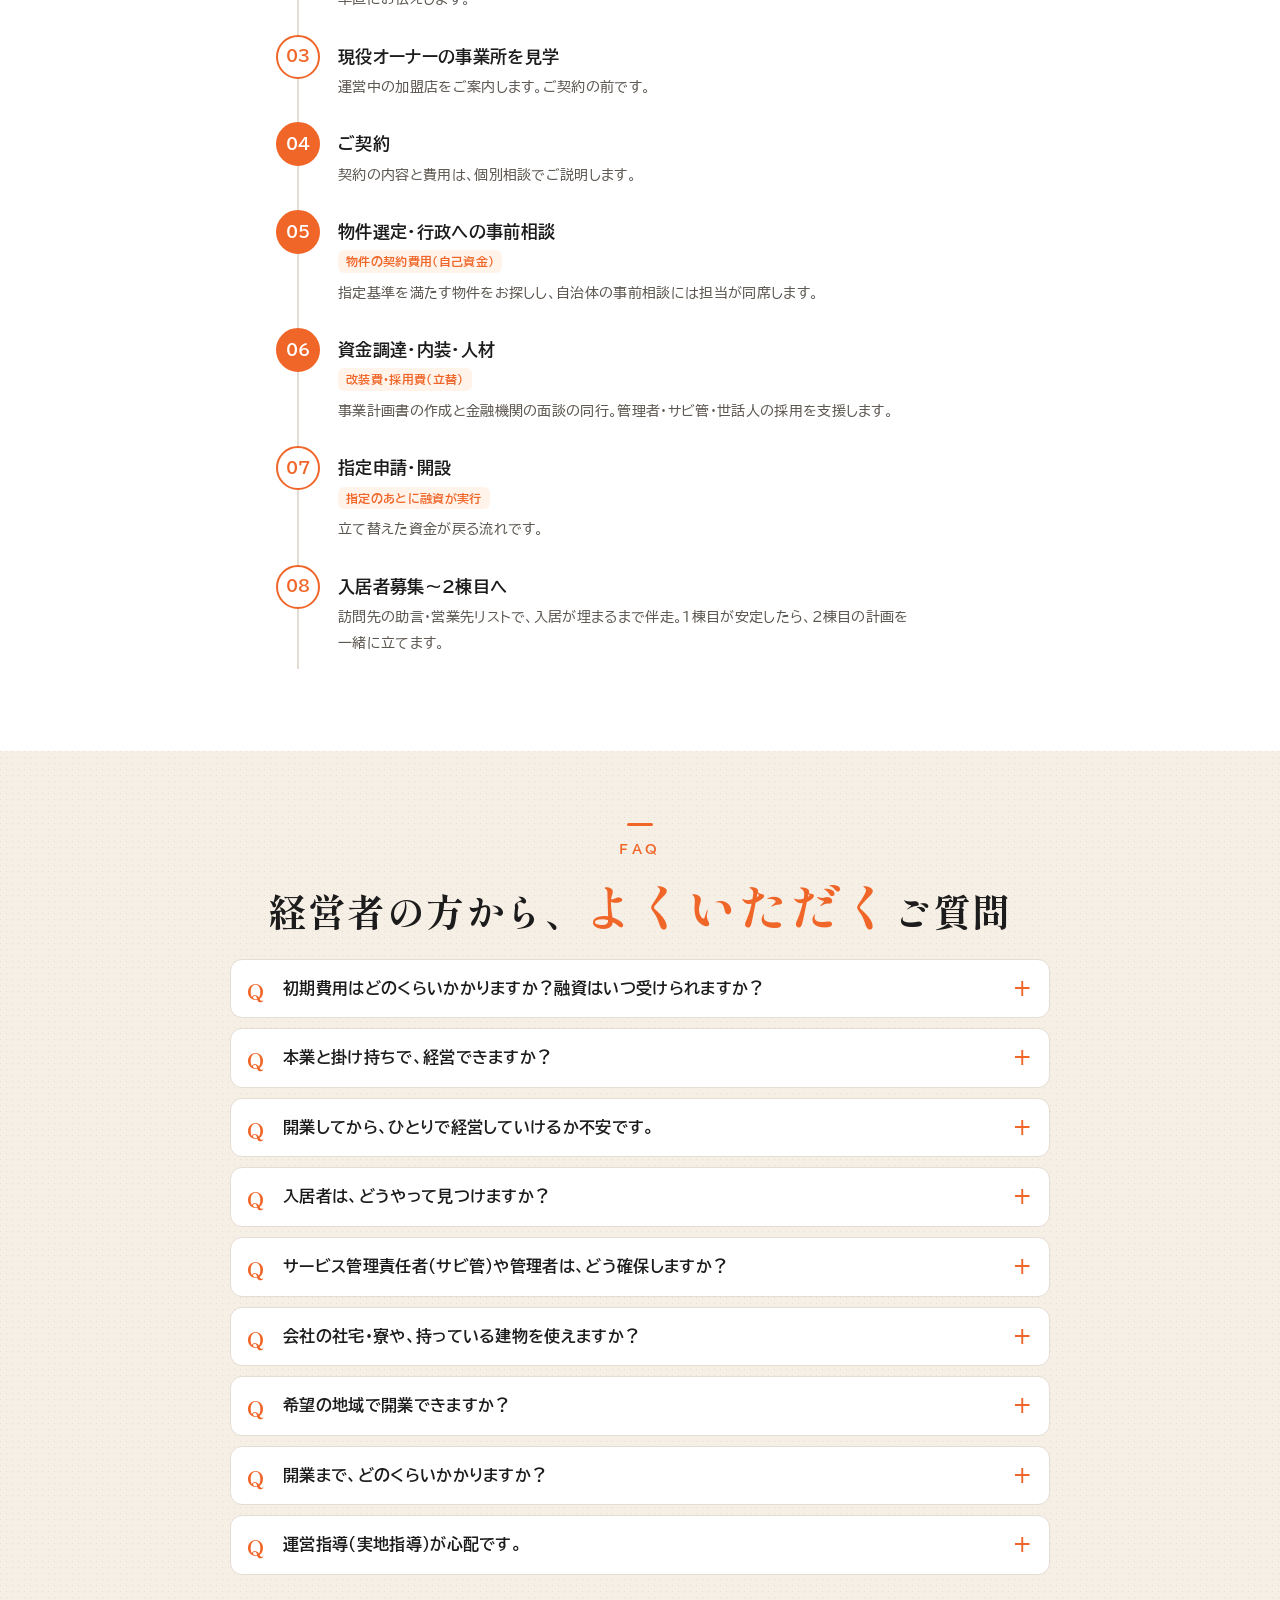
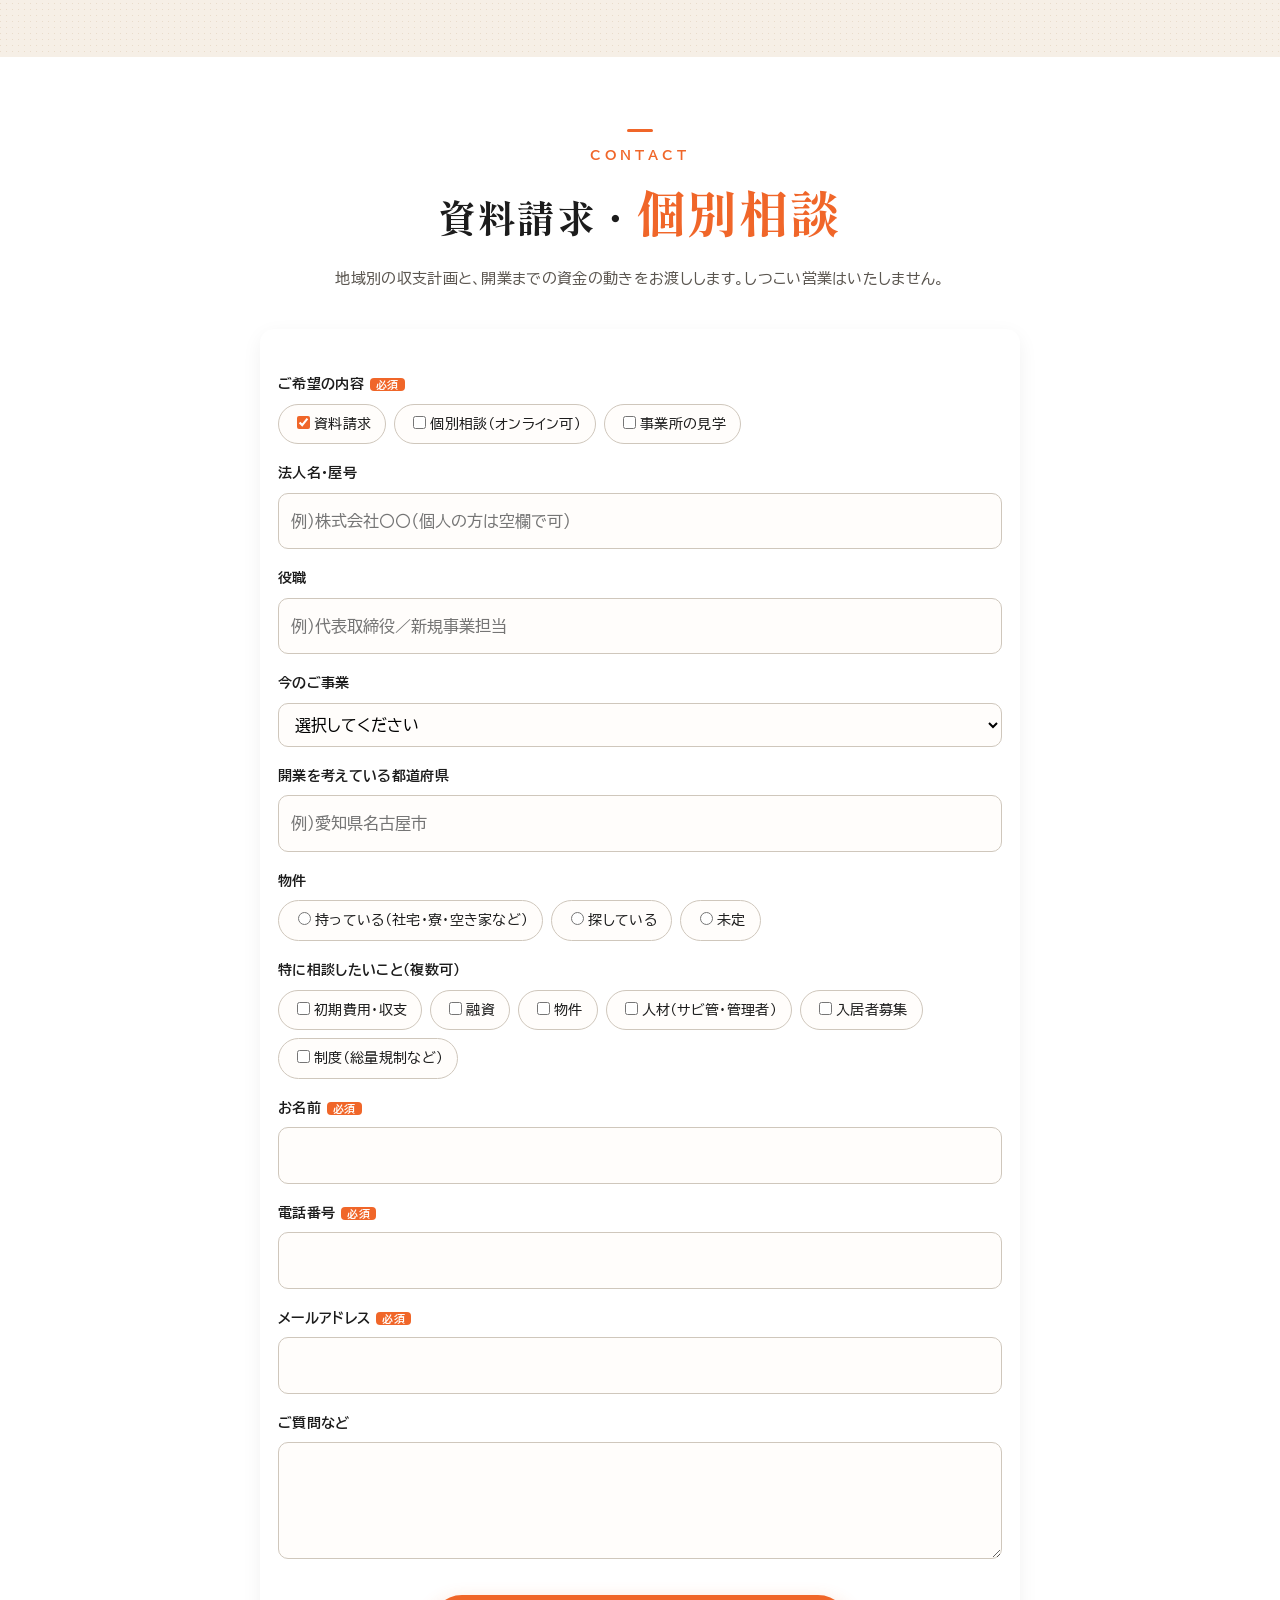
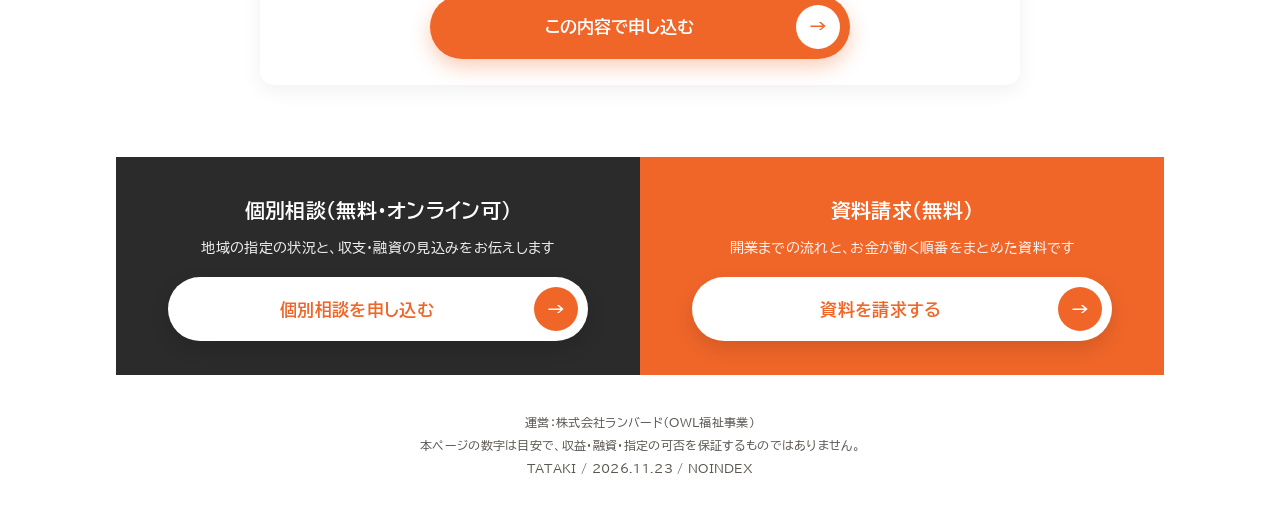
==== commit 982f2ba1: "経営者向けLPたたき：FVの円を4枚のスライダーに" ====
--- a/lp-keieisha/index.html
+++ b/lp-keieisha/index.html
@@ -81,7 +81,7 @@
 .fv h1 .l2{display:block;font-size:clamp(36px,10.4vw,68px);line-height:1.25}
 .fv h1 .l2 em{font-style:normal;color:var(--org)}
 .fv .sub{font-size:15px;line-height:1.9;margin:12px 0 0;color:#3a3632}
-.fv .visual{position:relative;width:min(60vw,290px);aspect-ratio:1;justify-self:end;margin:8px 8px 0 0}
+.fv .visual{position:relative;width:min(52vw,270px);aspect-ratio:1;justify-self:end;margin:6px 14px 0 0}
 .fv .visual .ring{position:absolute;inset:0;border-radius:50%;padding:0;border:4px solid var(--org);background:#fff}
 .fv .visual .ring img{width:100%;height:100%;border-radius:50%;object-fit:cover;border:6px solid #fff;filter:brightness(1.08) saturate(1.08)}
 .fv .visual .owl{position:absolute;left:-20%;bottom:0;width:24%;height:auto;filter:drop-shadow(0 6px 10px rgba(0,0,0,.16))}
@@ -91,6 +91,15 @@
 .fv .act{display:flex;flex-direction:column;gap:8px;margin-top:16px}
 .fv .act .btn{max-width:440px}
 .fv .act .sec{font-size:14px;font-weight:700;color:var(--ink);text-decoration:underline;text-underline-offset:4px;align-self:flex-start;padding:4px 2px;white-space:nowrap}
+.fv .visual .ring{overflow:hidden}
+.fv .visual .ring .sl{position:absolute;inset:0;opacity:0;transition:opacity .9s ease}
+.fv .visual .ring .sl.on{opacity:1}
+.fv .dots{position:absolute;left:50%;bottom:-50px;transform:translateX(-50%);display:flex;gap:10px}
+.fv .dots button{all:unset;cursor:pointer;width:34px;height:34px;border-radius:50%;overflow:hidden;border:2px solid #fff;box-shadow:0 2px 6px rgba(0,0,0,.15);opacity:.75;transition:.2s}
+.fv .dots button.on{border-color:var(--org);opacity:1;transform:scale(1.08)}
+.fv .dots img{width:100%;height:100%;object-fit:cover}
+.fv .visual{margin-bottom:56px!important}
+@media(min-width:700px){.fv .dots button{width:52px;height:52px}.fv .dots{bottom:-72px}.fv .visual{margin-bottom:80px!important}}
 .strip{position:relative;margin-top:26px;background:#fff;border:1px solid var(--line);border-radius:16px;display:grid;grid-template-columns:repeat(3,minmax(0,1fr))}
 .strip div{padding:18px 6px 16px;text-align:center}
 .strip div+div{border-left:1px solid var(--line)}
@@ -280,10 +289,21 @@
         <a class="sec" href="#contact">個別相談で、収支と融資の見込みを聞く →</a>
       </div></div>
     </div>
-    <div class="visual">
-      <div class="ring"><img src="https://owl-fukushi.net/wp-content/uploads/2026/09/real_yokkaichi_exterior.webp" alt="運営中の障がい者グループホームの外観（三重県四日市市）"></div>
+    <div class="visual" id="fvs">
+      <div class="ring">
+        <img class="sl on" src="https://owl-fukushi.net/wp-content/uploads/2026/09/real_yokkaichi_exterior.webp" alt="運営中の障がい者グループホームの外観（三重県四日市市）">
+        <img class="sl" src="assets/fv_mie.webp" alt="三重県のオーナー Y様（インタビューより）" loading="lazy">
+        <img class="sl" src="assets/fv_aichi.webp" alt="愛知県のオーナー S様ご夫妻（お顔はアウル君で伏せています）" loading="lazy">
+        <img class="sl" src="https://owl-fukushi.net/wp-content/uploads/2026/09/real_yokkaichi_living.webp" alt="共用リビング" loading="lazy">
+      </div>
       <img class="owl" src="assets/owl_openarms.webp" alt="OWLのマスコット アウル君" width="293" height="451">
-      <div class="badge"><b>約4ヶ月</b><span>三重のY様<br>1棟目が満室まで</span></div>
+      <div class="badge"><b data-b>運営中</b><span data-s>三重県四日市市の<br>グループホーム</span></div>
+      <div class="dots" role="tablist" aria-label="写真の切り替え">
+        <button class="on" aria-label="ホームの外観"><img src="https://owl-fukushi.net/wp-content/uploads/2026/09/real_yokkaichi_exterior.webp" alt=""></button>
+        <button aria-label="三重のY様"><img src="assets/fv_mie.webp" alt=""></button>
+        <button aria-label="愛知のS様ご夫妻"><img src="assets/fv_aichi.webp" alt=""></button>
+        <button aria-label="共用リビング"><img src="https://owl-fukushi.net/wp-content/uploads/2026/09/real_yokkaichi_living.webp" alt=""></button>
+      </div>
     </div>
     <div class="strip">
       <div><b>1,200<small>万円</small></b><span>三重のY様の融資<br>（4行・2棟）</span></div>
@@ -550,8 +570,18 @@
 <script>
 (function(){
   var stk=document.querySelector('.stk'),fv=document.getElementById('top');
-  function chk(){if(stk)stk.classList.toggle('on',fv.getBoundingClientRect().bottom<0)}
+  var fb=document.querySelector('.fv .btn');
+  function chk(){if(!stk)return;var r=fb.getBoundingClientRect();stk.classList.toggle('on',r.bottom>innerHeight||r.bottom<0)}
+  addEventListener('resize',chk);
   addEventListener('scroll',chk,{passive:true});chk();
+  // FV slider
+  var slides=[].slice.call(document.querySelectorAll('#fvs .sl')),dots=[].slice.call(document.querySelectorAll('#fvs .dots button')),bb=document.querySelector('#fvs [data-b]'),bs=document.querySelector('#fvs [data-s]');
+  var cap=[['運営中','三重県四日市市の<br>グループホーム'],['約4ヶ月','三重のY様<br>1棟目が満室まで'],['2棟運営','愛知のS様ご夫妻<br>（お顔はアウル君）'],['ふつうの家','共用リビング<br>（四日市）']];
+  var cur=0,tm;
+  function go(i){slides[cur].classList.remove('on');dots[cur].classList.remove('on');cur=i;slides[cur].classList.add('on');dots[cur].classList.add('on');bb.innerHTML=cap[cur][0];bs.innerHTML=cap[cur][1];}
+  function auto(){clearInterval(tm);if(!matchMedia('(prefers-reduced-motion: reduce)').matches)tm=setInterval(function(){go((cur+1)%slides.length)},5000);}
+  dots.forEach(function(d,i){d.addEventListener('click',function(){go(i);auto();});});
+  auto();
   var box=document.getElementById('kx');
   document.querySelectorAll('.chap button, .yt').forEach(function(b){
     b.addEventListener('click',function(){
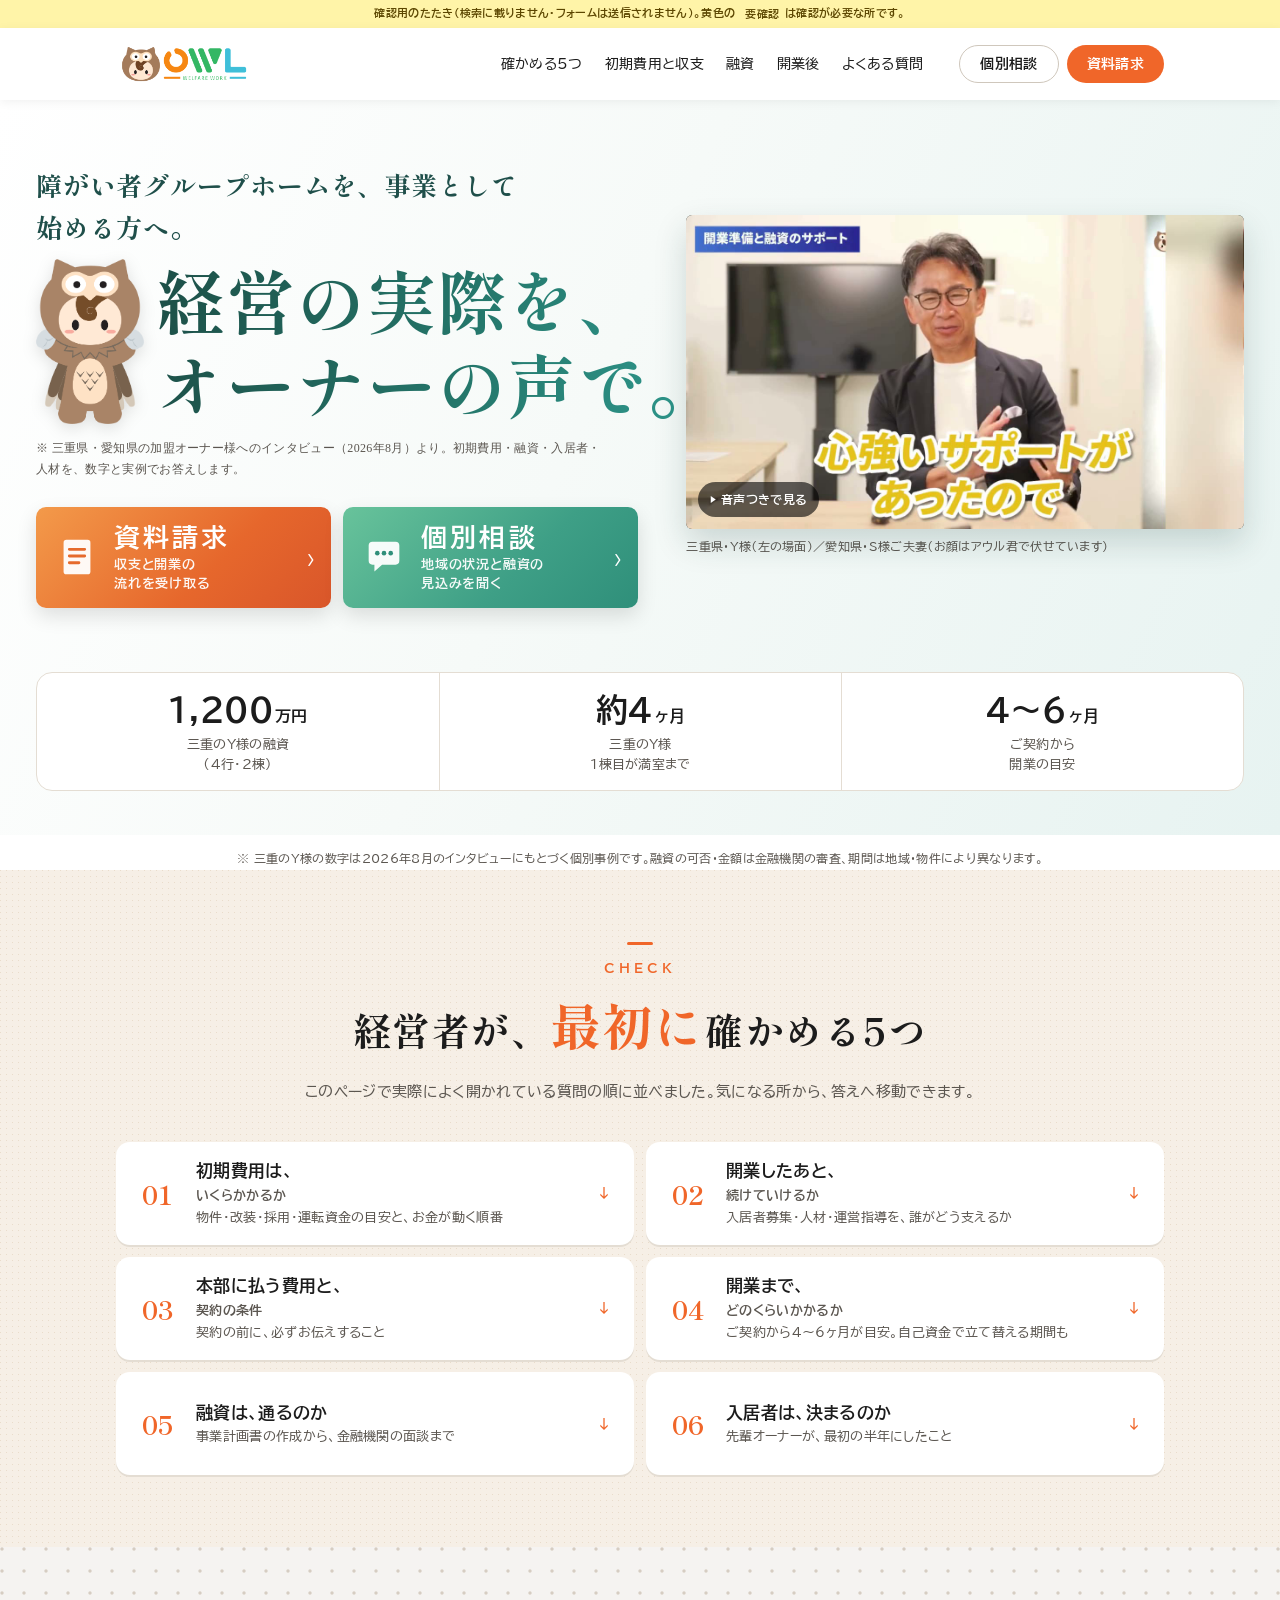
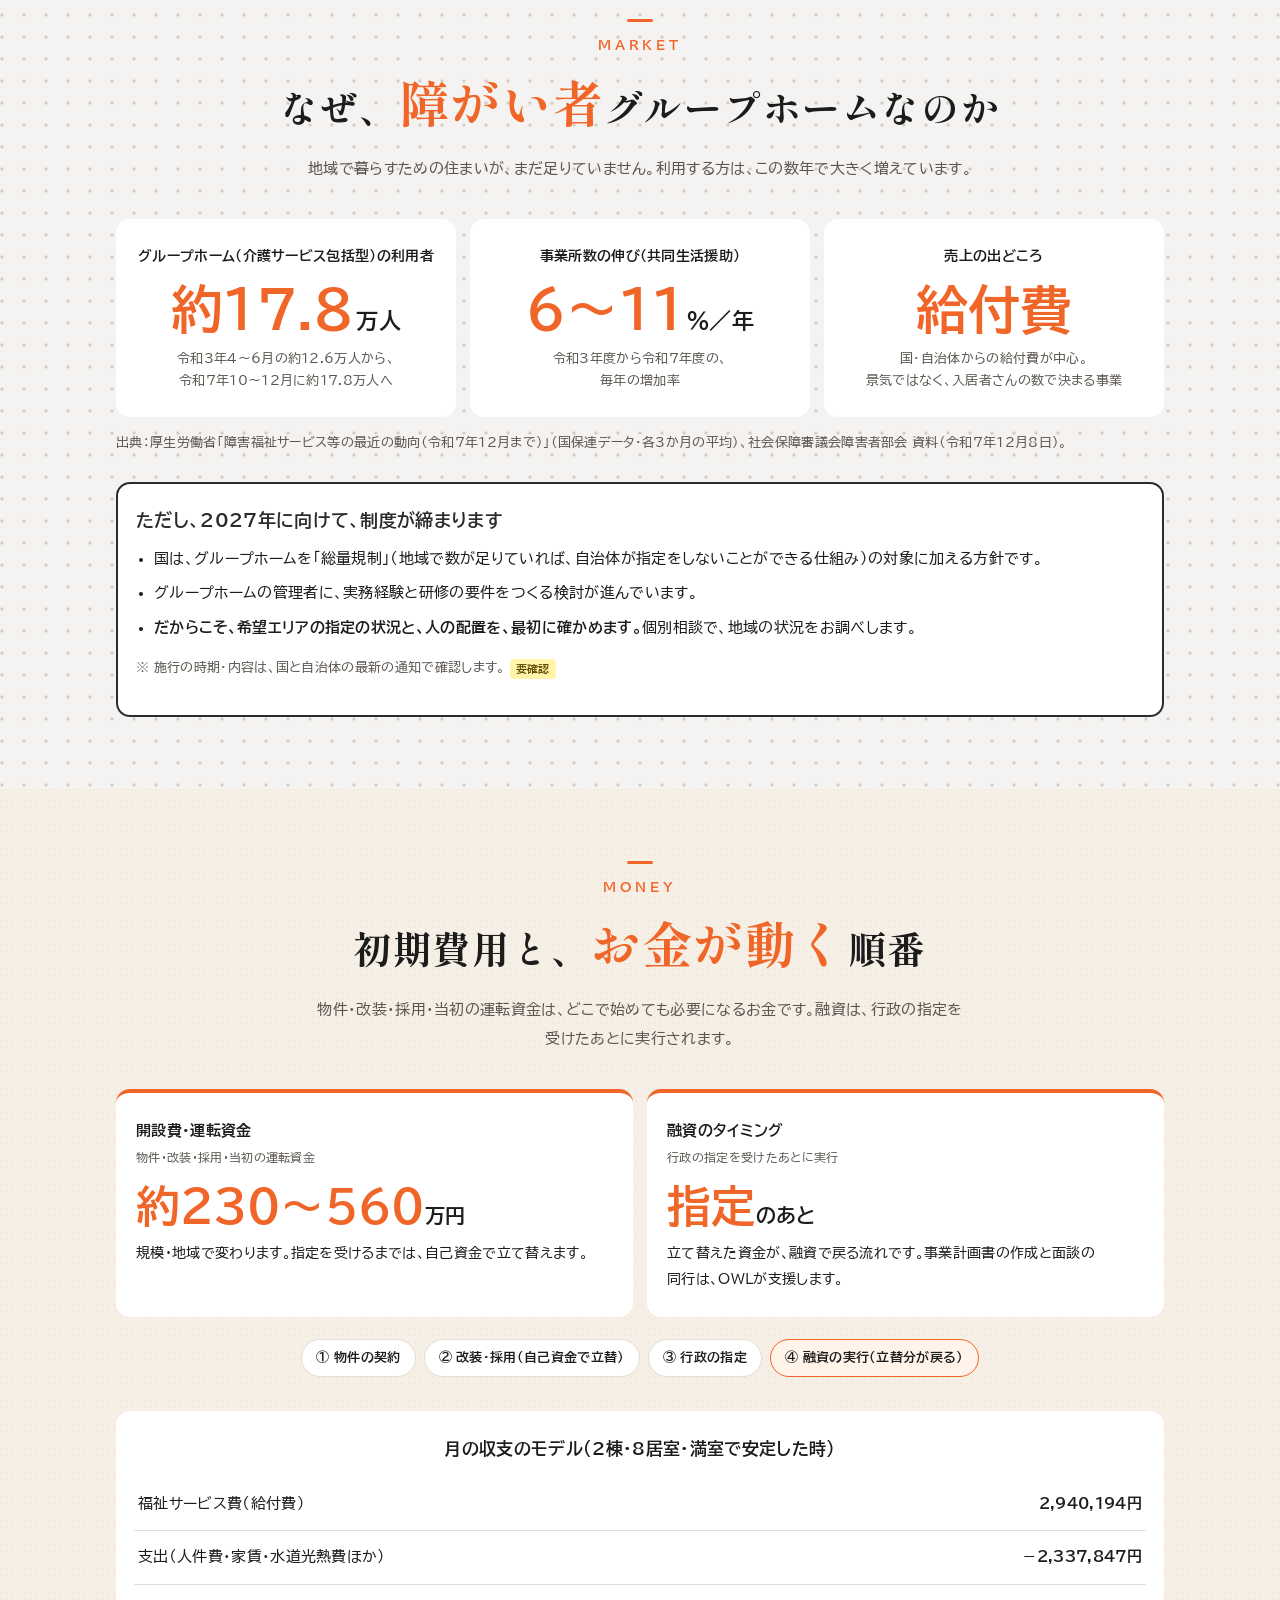
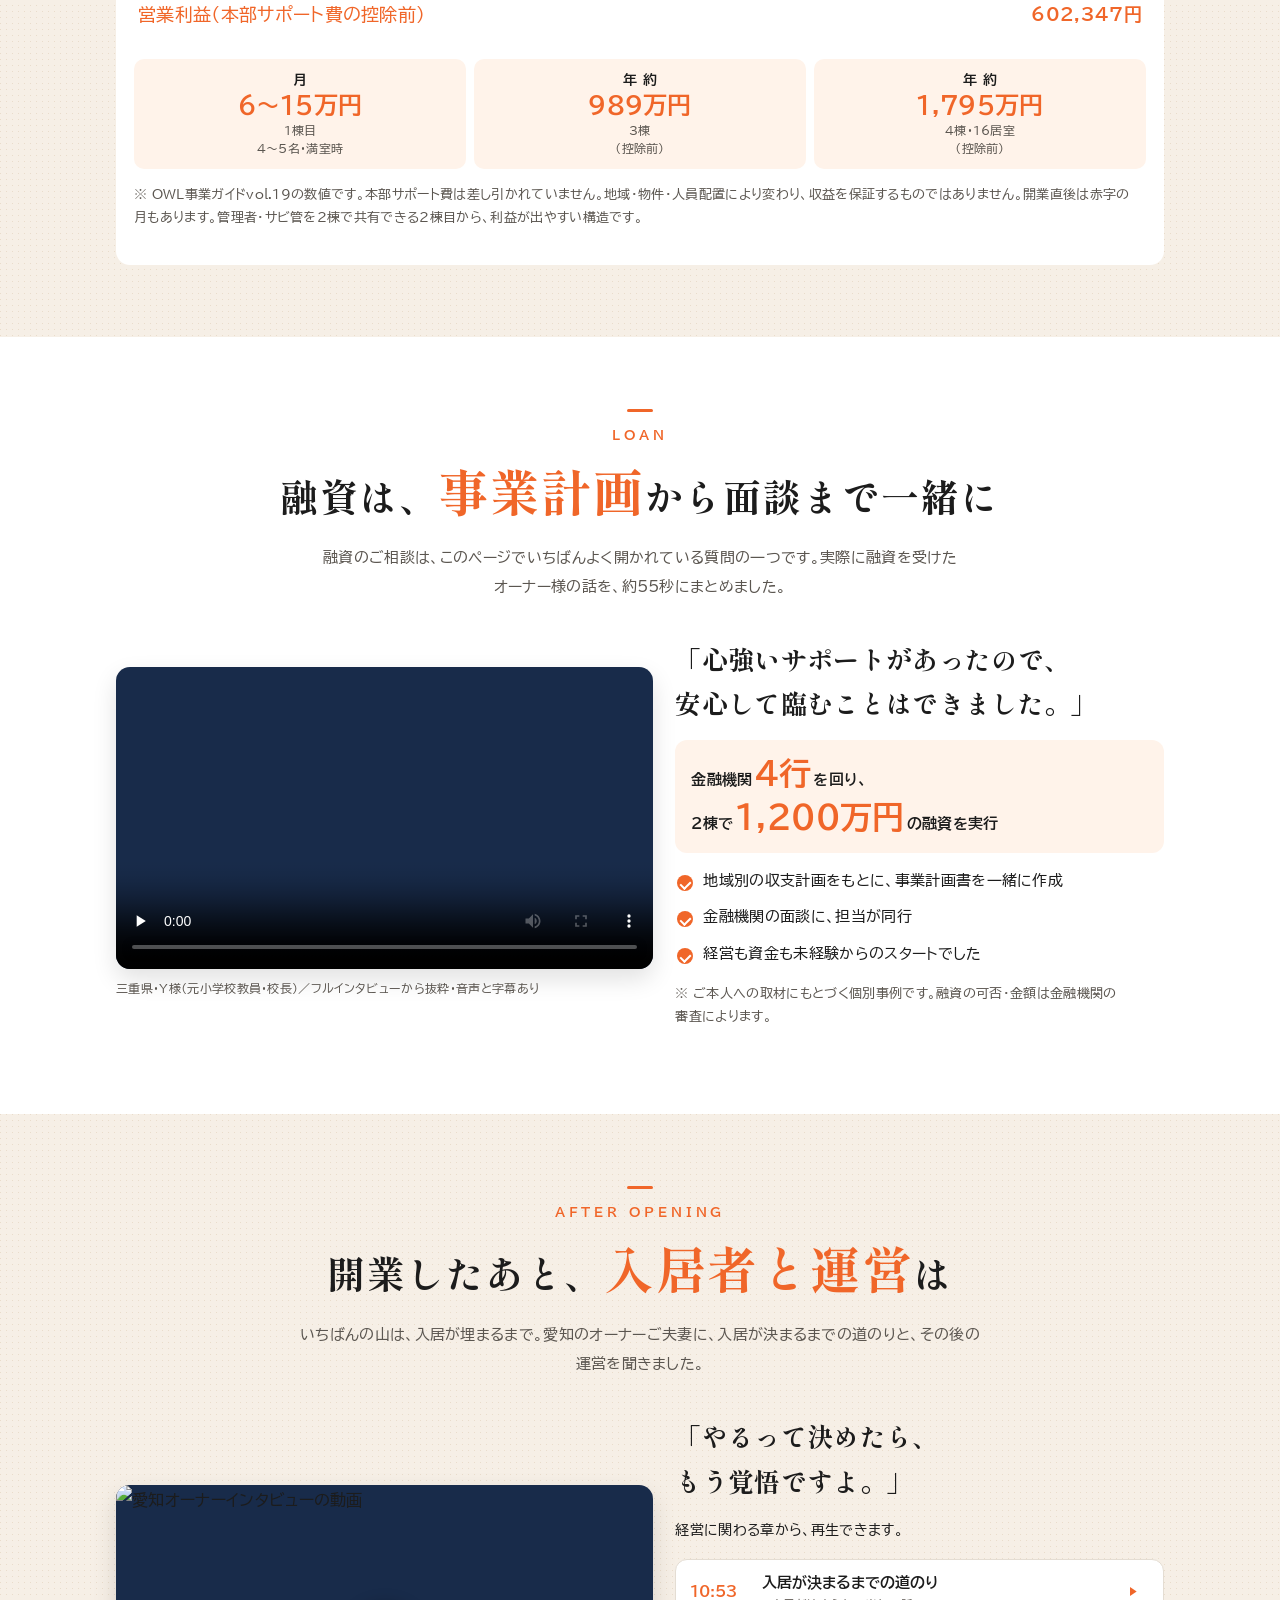
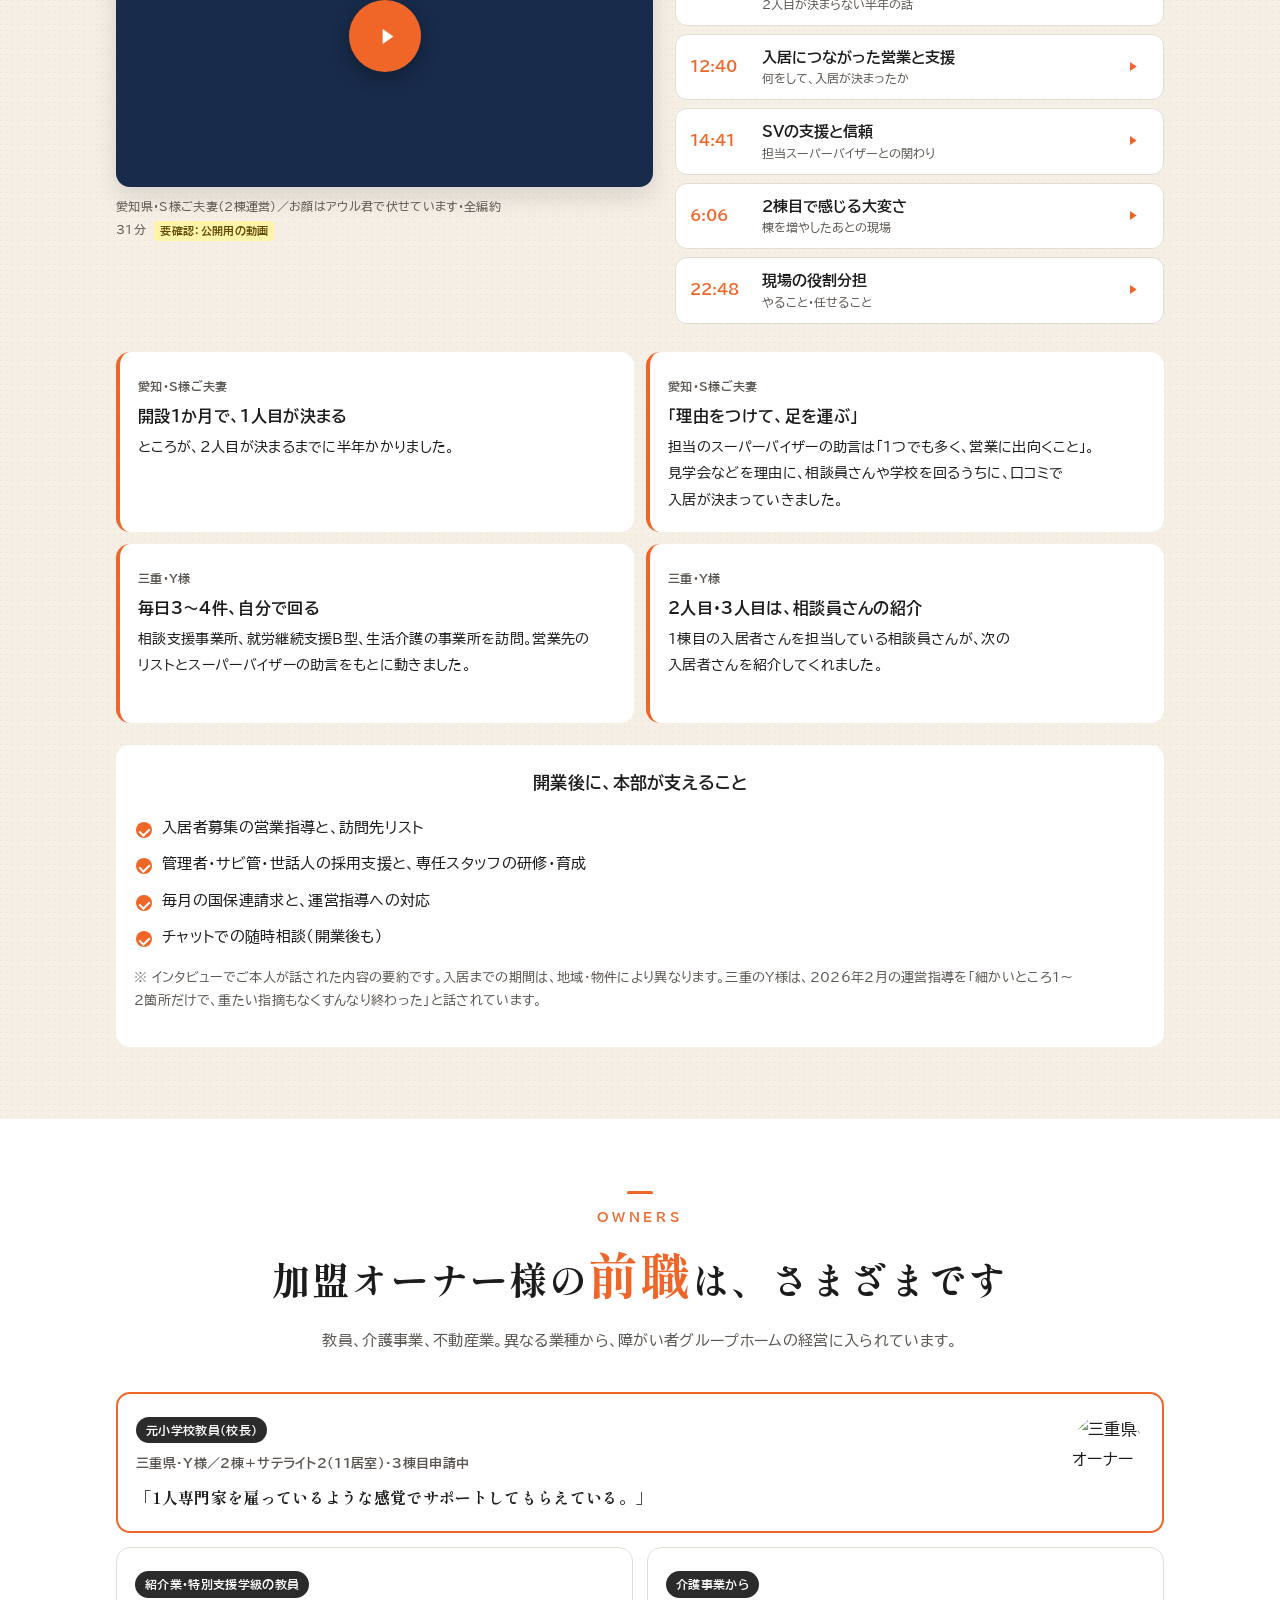
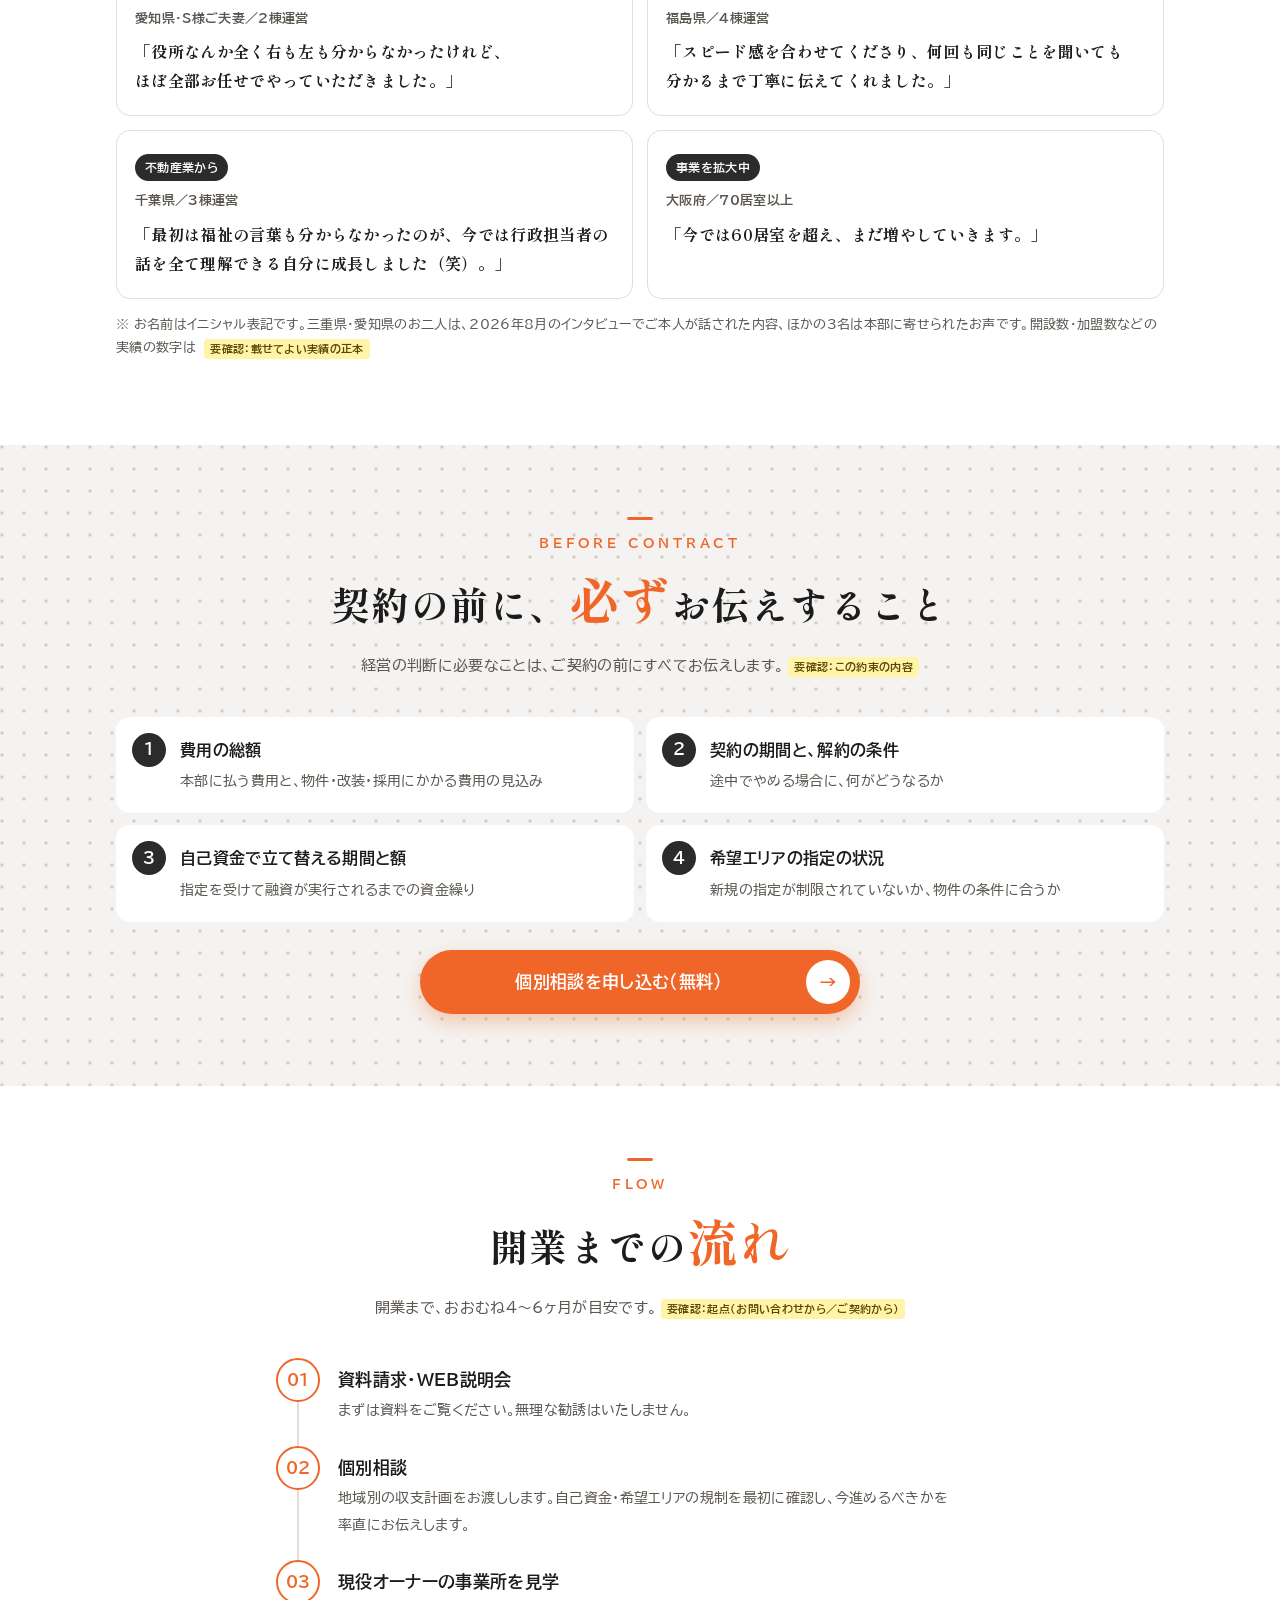
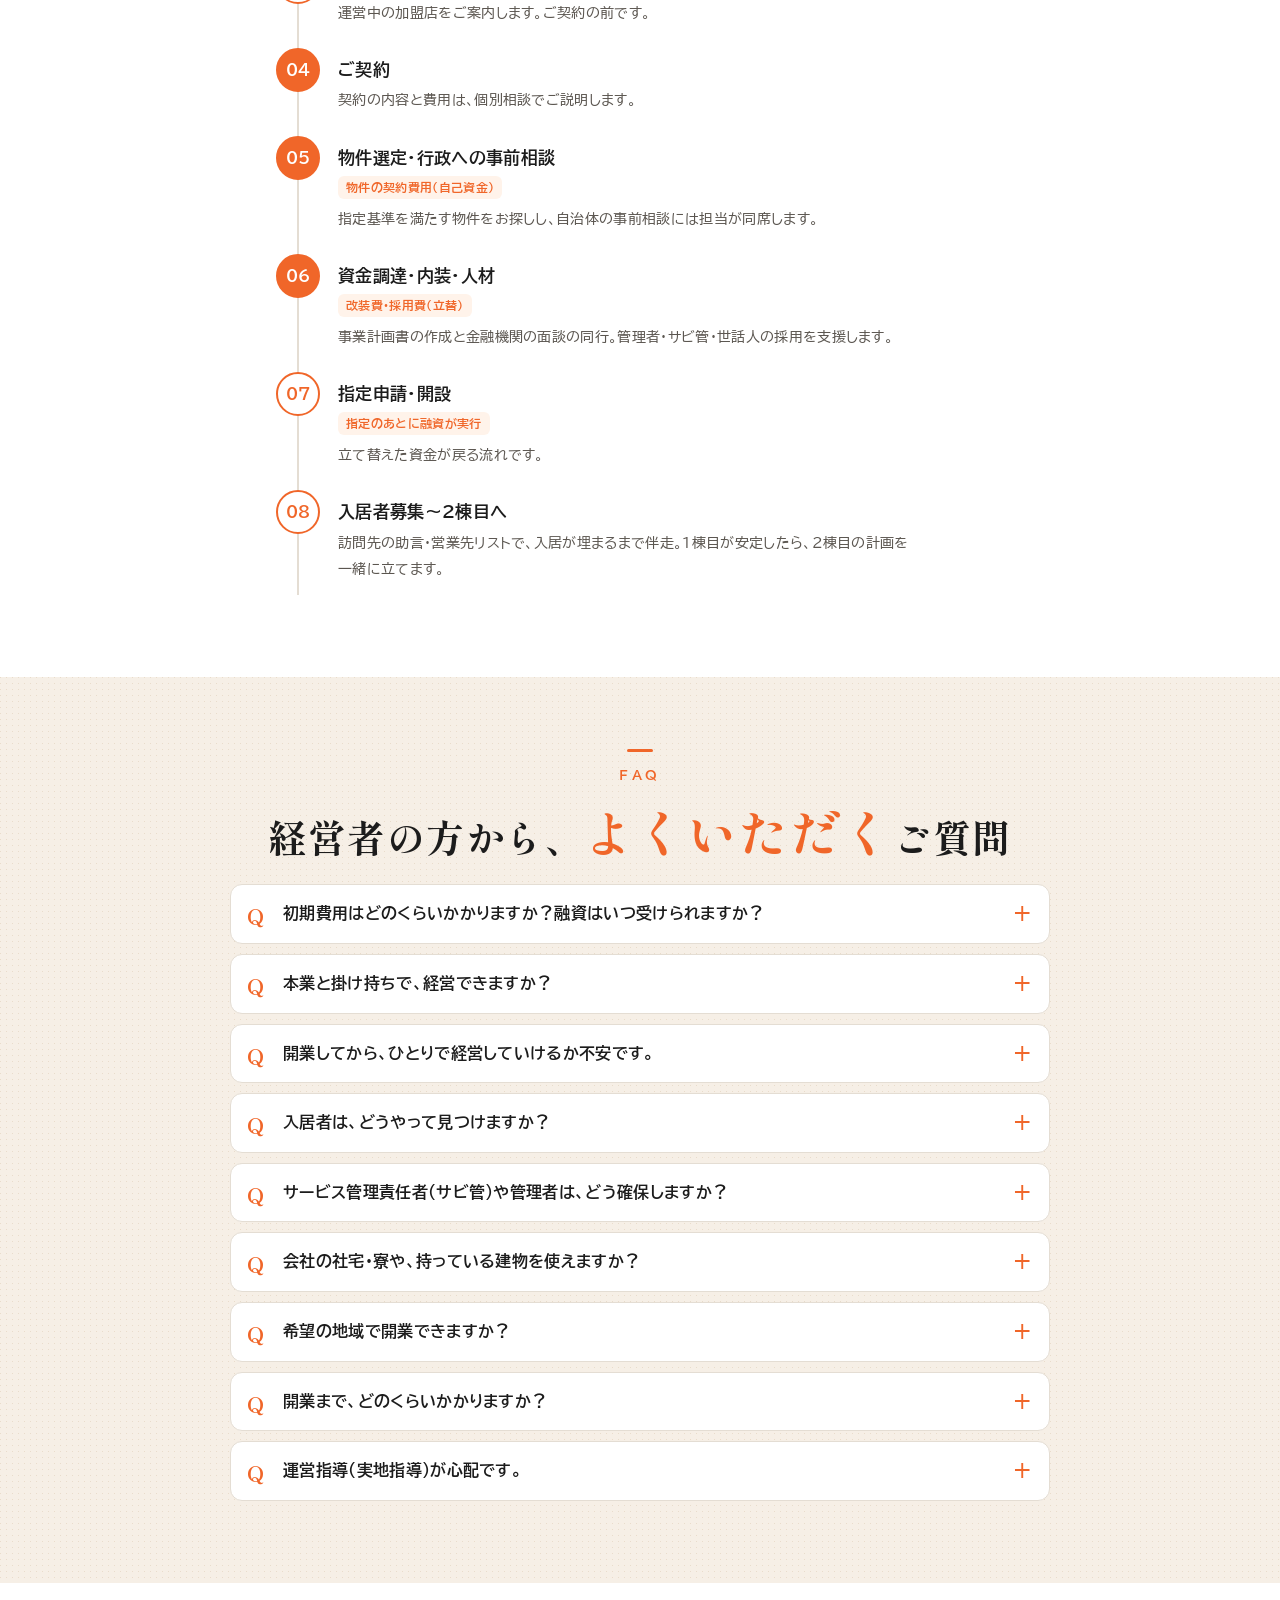
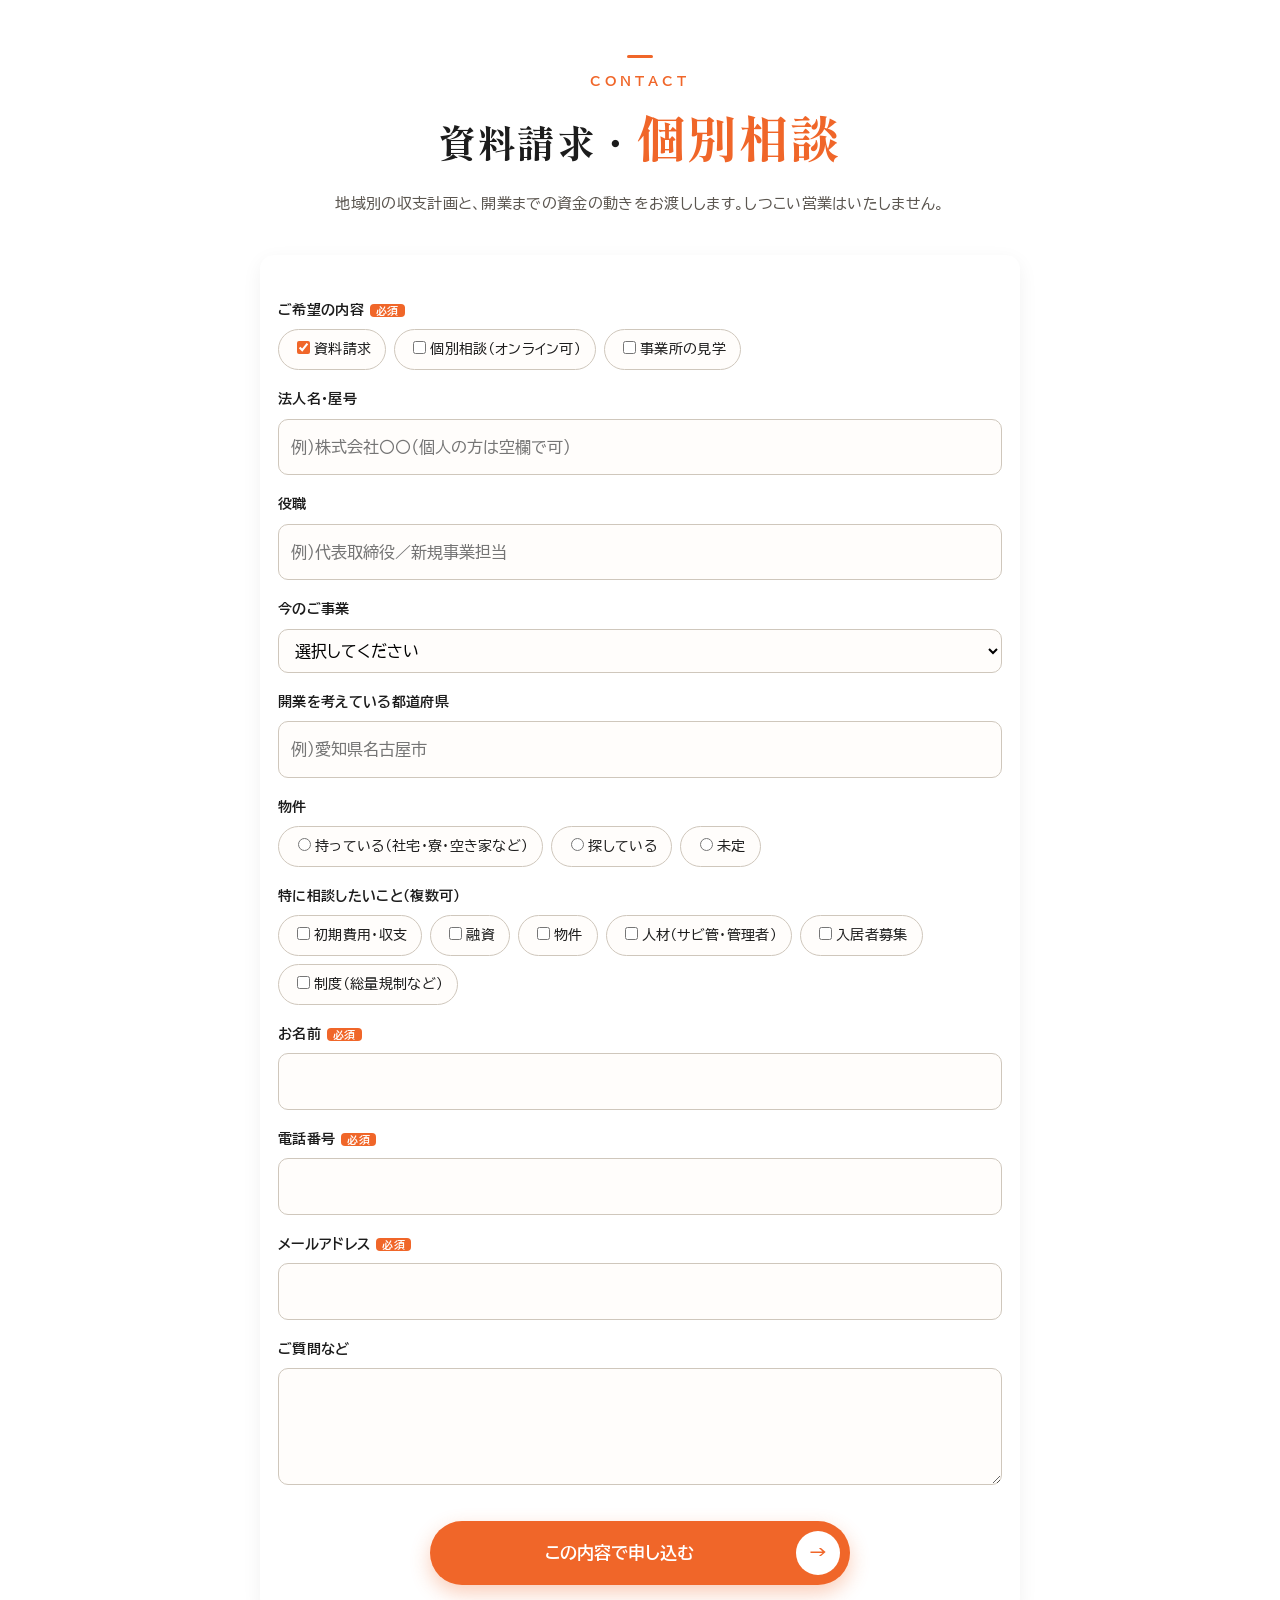
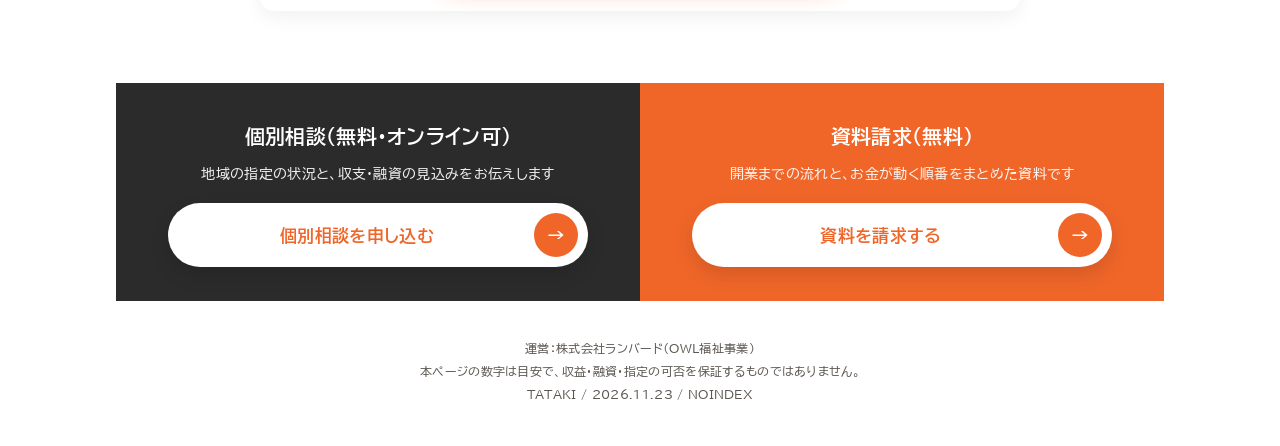
==== commit aad67698: "経営者向けLPたたき：FVを日本M&Aセンター型に（右に音なし短尺動画）" ====
--- a/lp-keieisha/index.html
+++ b/lp-keieisha/index.html
@@ -118,6 +118,38 @@
   .strip{margin-top:44px}
   .strip span{font-size:13px}
 }
+/* ---------- FV v3（日本M&Aセンター型） ---------- */
+.fx{position:relative;padding:28px 0 30px;background:linear-gradient(115deg,#ffffff 0%,#f6faf8 45%,#e7f3f1 100%);overflow:hidden}
+.fx .wrap{display:grid;gap:16px;grid-template-areas:"l" "r" "c" "s"}
+.fx-l{display:contents}.fx-hd{grid-area:l}.fx-cta{grid-area:c}.fx-r{grid-area:r}.fx .strip{grid-area:s;margin-top:8px}
+.fx-tag{font-family:"Shippori Mincho",serif;font-weight:700;color:#1f4f4a;font-size:clamp(16px,4.2vw,26px);line-height:1.6;margin:0 0 10px;letter-spacing:.03em}
+.fx-h{display:flex;align-items:center;gap:12px}
+.fx-owl{width:clamp(64px,17vw,118px);height:auto;flex:0 0 auto;filter:drop-shadow(0 4px 8px rgba(0,0,0,.12))}
+.fx h1{margin:0;font-family:"Shippori Mincho",serif;font-weight:700;line-height:1.22;letter-spacing:.02em;font-size:clamp(34px,9.6vw,76px);background:linear-gradient(100deg,#1d4f47 0%,#24766a 55%,#2f9a8f 100%);-webkit-background-clip:text;background-clip:text;color:transparent}
+.fx h1 span{display:block;white-space:nowrap}
+.fx-note{font-family:"Shippori Mincho",serif;font-size:12px;color:#5b5650;margin:12px 0 0;line-height:1.8}
+.fx-cta{display:grid;gap:12px;margin-top:2px}
+.fx-c{position:relative;display:flex;align-items:center;gap:14px;min-height:84px;padding:14px 44px 14px 18px;border-radius:10px;color:#fff;text-decoration:none;box-shadow:0 8px 20px rgba(0,0,0,.12);transition:transform .15s,box-shadow .15s}
+.fx-c:hover{transform:translateY(-2px);box-shadow:0 12px 26px rgba(0,0,0,.16)}
+.fx-c.org{background:linear-gradient(135deg,#f39a4a 0%,#e6672c 60%,#d9562a 100%)}
+.fx-c.grn{background:linear-gradient(135deg,#68c39b 0%,#3e9f86 60%,#2f8f7a 100%)}
+.fx-c svg{width:46px;height:46px;flex:0 0 auto}
+.fx-c b{display:block;font-size:clamp(20px,5.4vw,26px);letter-spacing:.12em;line-height:1.3}
+.fx-c small{display:block;font-size:13px;font-weight:700;letter-spacing:.06em;opacity:.95;line-height:1.5}
+.fx-c i{position:absolute;right:16px;top:50%;transform:translateY(-50%);font-style:normal;font-size:26px;line-height:1}
+.fx-v{position:relative;border-radius:6px;overflow:hidden;background:#182b2a;aspect-ratio:16/9;box-shadow:0 14px 32px rgba(20,60,55,.18)}
+.fx-v video{width:100%;height:100%;object-fit:cover;display:block}
+.fx-snd{position:absolute;left:12px;bottom:12px;background:rgba(0,0,0,.6);color:#fff;font-size:12px;font-weight:700;text-decoration:none;padding:6px 12px;border-radius:999px}
+.fx-vcap{font-size:12px;color:#5b5650;margin:8px 0 0;line-height:1.6}
+@media(min-width:960px){
+  .fx{padding:64px 0 44px}
+  .fx .wrap{max-width:1240px;grid-template-columns:1.08fr 1fr;column-gap:48px;row-gap:24px;align-items:center;grid-template-areas:"l r" "c r" "s s"}
+  .fx-hd{align-self:end}.fx-cta{align-self:start}
+  .fx h1{font-size:min(76px,5.4vw)}
+  .fx-owl{width:min(118px,8.4vw)}
+  .fx-cta{grid-template-columns:1fr 1fr}
+  .fx .strip{margin-top:40px}
+}
 /* ---------- check 5 ---------- */
 .q5{display:grid;gap:12px;counter-reset:q}
 .q5 a{counter-increment:q;display:grid;grid-template-columns:52px 1fr 22px;align-items:center;gap:12px;background:#fff;border-radius:var(--r);padding:16px 16px;text-decoration:none;box-shadow:0 2px 0 var(--line)}
@@ -277,38 +309,32 @@
   </div>
 </header>
 
-<!-- ===== FV ===== -->
-<section class="fv" id="top">
-  <div class="wrap">
-    <div class="txt">
-      <div class="head"><div class="eyebrow"><i></i>法人・経営者の方へ</div>
-      <h1><span class="l1">障がい者グループホームを、</span><span class="l2"><em>事業として</em><br>始める。</span></h1></div>
-      <div class="body"><p class="sub">初期費用・融資・入居者・人材。<br>経営者が最初に確かめることに、<br>数字と実例でお答えします。</p>
-      <div class="act">
-        <a class="btn" href="#contact">資料請求（無料）</a>
-        <a class="sec" href="#contact">個別相談で、収支と融資の見込みを聞く →</a>
-      </div></div>
-    </div>
-    <div class="visual" id="fvs">
-      <div class="ring">
-        <img class="sl on" src="https://owl-fukushi.net/wp-content/uploads/2026/09/real_yokkaichi_exterior.webp" alt="運営中の障がい者グループホームの外観（三重県四日市市）">
-        <img class="sl" src="assets/fv_mie.webp" alt="三重県のオーナー Y様（インタビューより）" loading="lazy">
-        <img class="sl" src="assets/fv_aichi.webp" alt="愛知県のオーナー S様ご夫妻（お顔はアウル君で伏せています）" loading="lazy">
-        <img class="sl" src="https://owl-fukushi.net/wp-content/uploads/2026/09/real_yokkaichi_living.webp" alt="共用リビング" loading="lazy">
-      </div>
-      <img class="owl" src="assets/owl_openarms.webp" alt="OWLのマスコット アウル君" width="293" height="451">
-      <div class="badge"><b data-b>運営中</b><span data-s>三重県四日市市の<br>グループホーム</span></div>
-      <div class="dots" role="tablist" aria-label="写真の切り替え">
-        <button class="on" aria-label="ホームの外観"><img src="https://owl-fukushi.net/wp-content/uploads/2026/09/real_yokkaichi_exterior.webp" alt=""></button>
-        <button aria-label="三重のY様"><img src="assets/fv_mie.webp" alt=""></button>
-        <button aria-label="愛知のS様ご夫妻"><img src="assets/fv_aichi.webp" alt=""></button>
-        <button aria-label="共用リビング"><img src="https://owl-fukushi.net/wp-content/uploads/2026/09/real_yokkaichi_living.webp" alt=""></button>
-      </div>
+<!-- ===== FV（v3：日本M&Aセンター型） ===== -->
+<section class="fx" id="top">
+  <div class="wrap">
+    <div class="fx-l">
+      <div class="fx-hd"><p class="fx-tag">障がい者グループホームを、事業として始める方へ。</p>
+      <div class="fx-h">
+        <img class="fx-owl" src="assets/owl_openarms.webp" alt="OWLのマスコット アウル君" width="293" height="451">
+        <h1><span>経営の実際を、</span><span>オーナーの声で。</span></h1>
+      </div>
+      <p class="fx-note">※ 三重県・愛知県の加盟オーナー様へのインタビュー（2026年8月）より。初期費用・融資・入居者・人材を、数字と実例でお答えします。</p></div>
+      <div class="fx-cta">
+        <a class="fx-c org" href="#contact"><svg viewBox="0 0 48 48" aria-hidden="true"><rect x="10" y="6" width="28" height="36" rx="3" fill="#fff" opacity=".95"/><path d="M16 16h16M16 23h16M16 30h10" stroke="#e66a2c" stroke-width="3" stroke-linecap="round"/></svg><span><b>資料請求</b><small>収支と開業の流れを受け取る</small></span><i>›</i></a>
+        <a class="fx-c grn" href="#contact"><svg viewBox="0 0 48 48" aria-hidden="true"><path d="M8 12a4 4 0 0 1 4-4h24a4 4 0 0 1 4 4v16a4 4 0 0 1-4 4H22l-8 7v-7h-2a4 4 0 0 1-4-4z" fill="#fff" opacity=".95"/><circle cx="17" cy="20" r="2.4" fill="#2f8f7a"/><circle cx="24" cy="20" r="2.4" fill="#2f8f7a"/><circle cx="31" cy="20" r="2.4" fill="#2f8f7a"/></svg><span><b>個別相談</b><small>地域の状況と融資の見込みを聞く</small></span><i>›</i></a>
+      </div>
+    </div>
+    <div class="fx-r">
+      <div class="fx-v">
+        <video autoplay muted loop playsinline preload="metadata" poster="assets/fv_reel.jpg" src="assets/fv_reel.mp4"></video>
+        <a class="fx-snd" href="#loan">▶ 音声つきで見る</a>
+      </div>
+      <p class="fx-vcap">三重県・Y様（左の場面）／愛知県・S様ご夫妻（お顔はアウル君で伏せています）</p>
     </div>
     <div class="strip">
       <div><b>1,200<small>万円</small></b><span>三重のY様の融資<br>（4行・2棟）</span></div>
+      <div><b>約4<small>ヶ月</small></b><span>三重のY様<br>1棟目が満室まで</span></div>
       <div><b>4〜6<small>ヶ月</small></b><span>ご契約から<br>開業の目安</span></div>
-      <div><b>2棟<small>目から</small></b><span>管理者・サビ管を<br>共有して利益が出る</span></div>
     </div>
   </div>
 </section>
@@ -569,12 +595,13 @@
 
 <script>
 (function(){
-  var stk=document.querySelector('.stk'),fv=document.getElementById('top');
-  var fb=document.querySelector('.fv .btn');
+  var stk=document.querySelector('.stk');
+  var fb=document.querySelector('.fx-c.org');
   function chk(){if(!stk)return;var r=fb.getBoundingClientRect();stk.classList.toggle('on',r.bottom>innerHeight||r.bottom<0)}
   addEventListener('resize',chk);
   addEventListener('scroll',chk,{passive:true});chk();
   // FV slider
+  if(document.getElementById('fvs')){
   var slides=[].slice.call(document.querySelectorAll('#fvs .sl')),dots=[].slice.call(document.querySelectorAll('#fvs .dots button')),bb=document.querySelector('#fvs [data-b]'),bs=document.querySelector('#fvs [data-s]');
   var cap=[['運営中','三重県四日市市の<br>グループホーム'],['約4ヶ月','三重のY様<br>1棟目が満室まで'],['2棟運営','愛知のS様ご夫妻<br>（お顔はアウル君）'],['ふつうの家','共用リビング<br>（四日市）']];
   var cur=0,tm;
@@ -582,6 +609,7 @@
   function auto(){clearInterval(tm);if(!matchMedia('(prefers-reduced-motion: reduce)').matches)tm=setInterval(function(){go((cur+1)%slides.length)},5000);}
   dots.forEach(function(d,i){d.addEventListener('click',function(){go(i);auto();});});
   auto();
+  }
   var box=document.getElementById('kx');
   document.querySelectorAll('.chap button, .yt').forEach(function(b){
     b.addEventListener('click',function(){
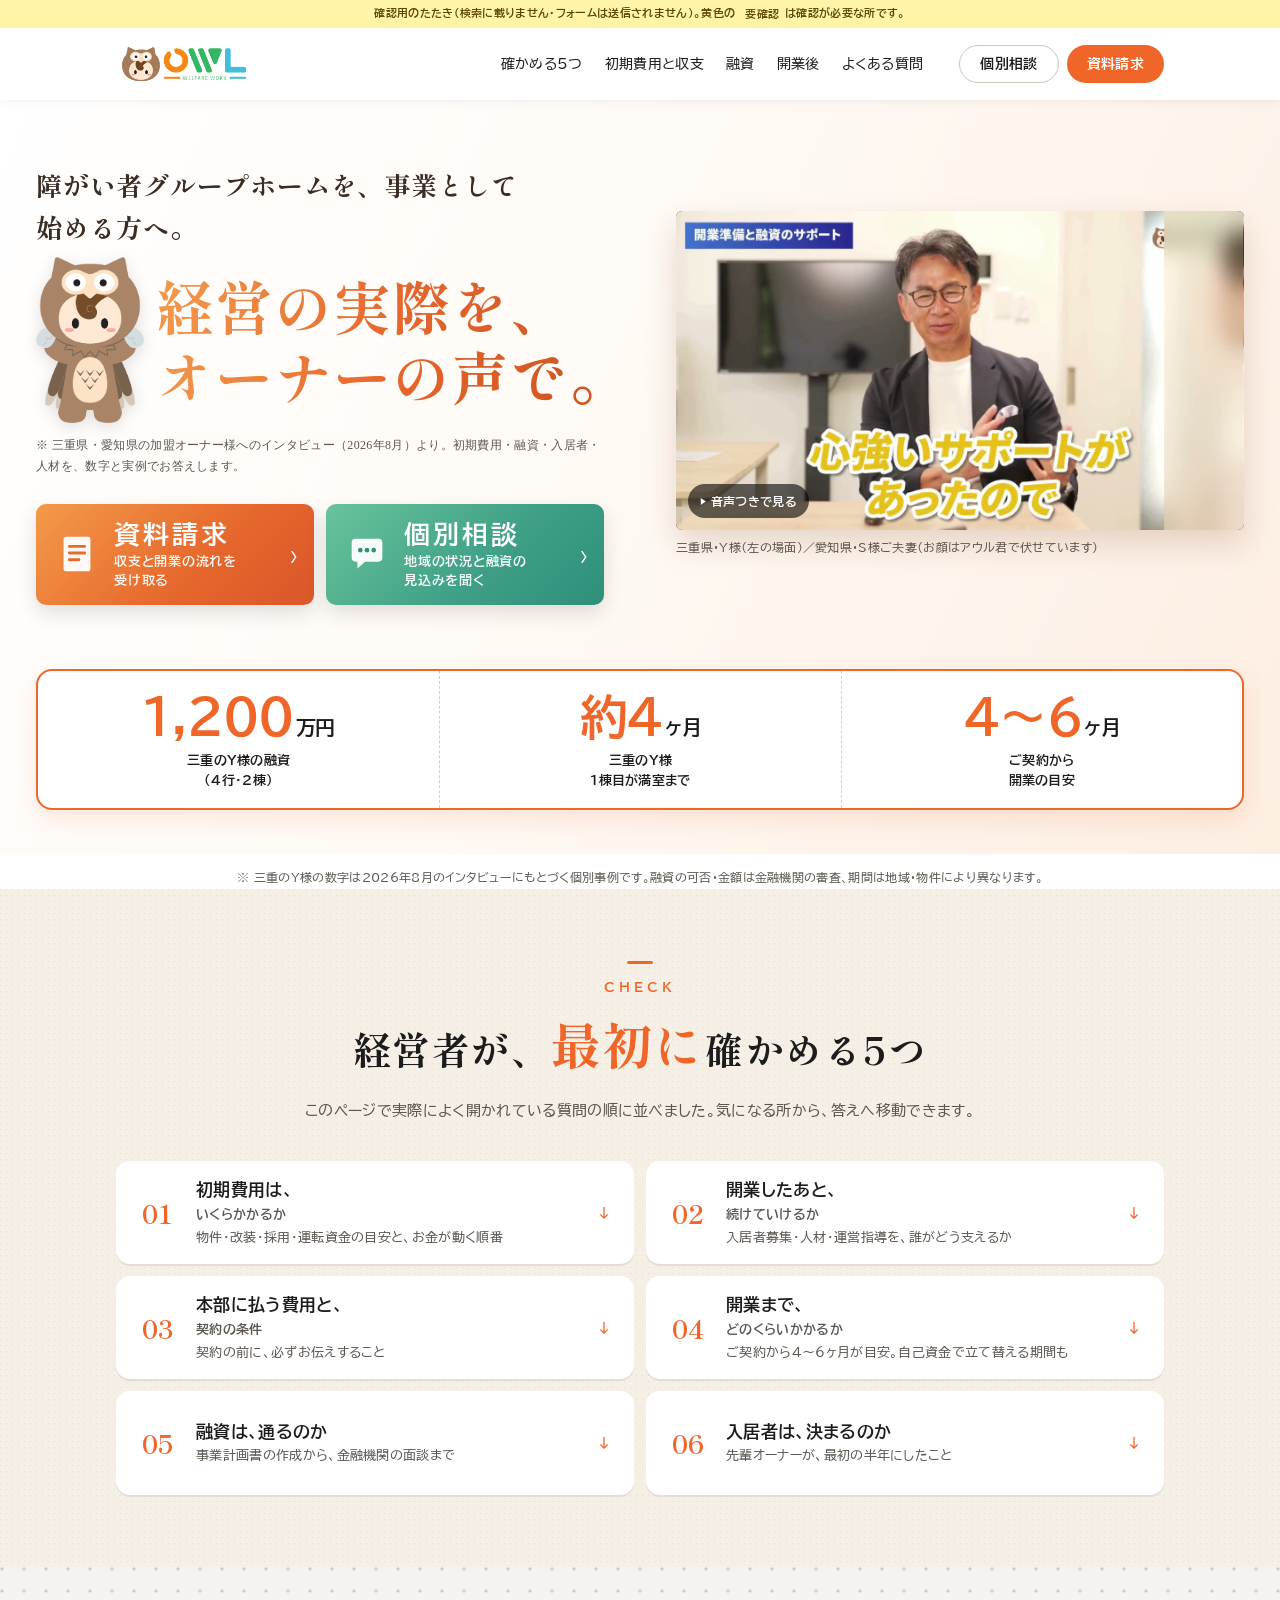
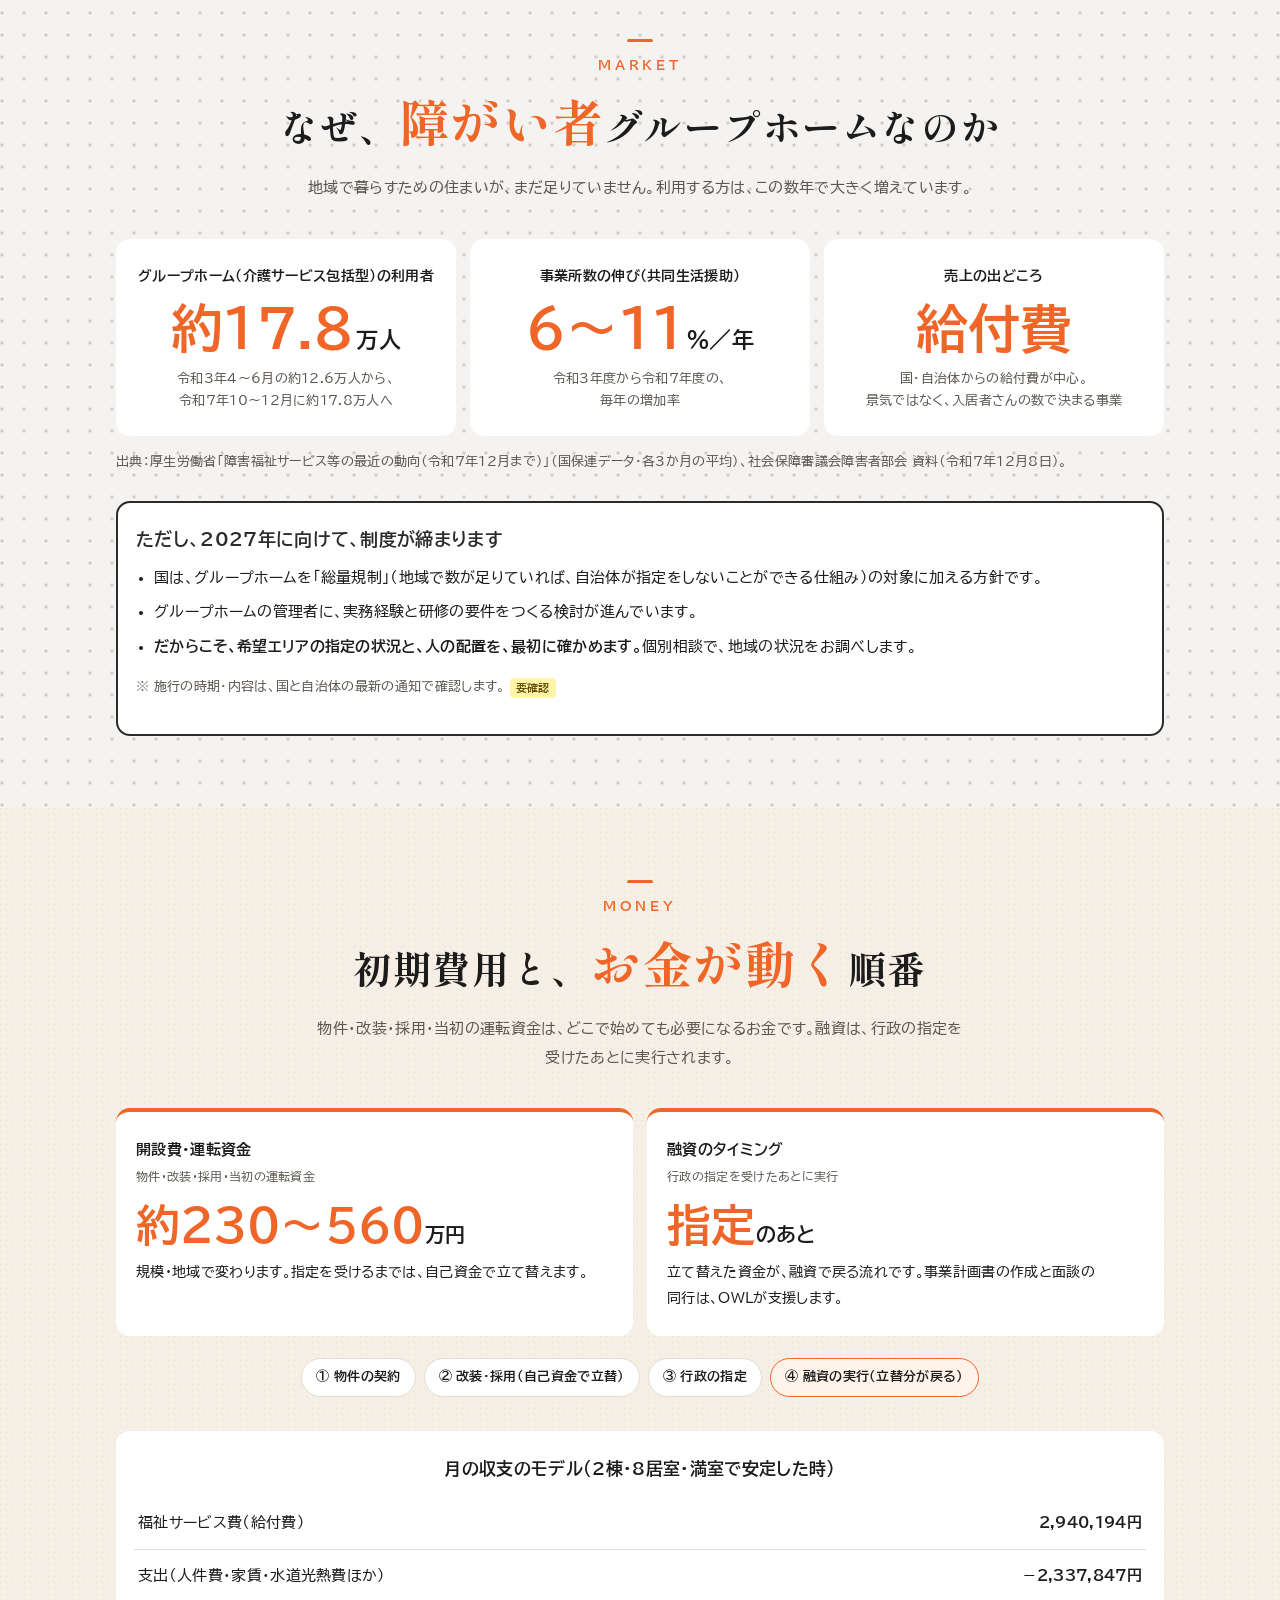
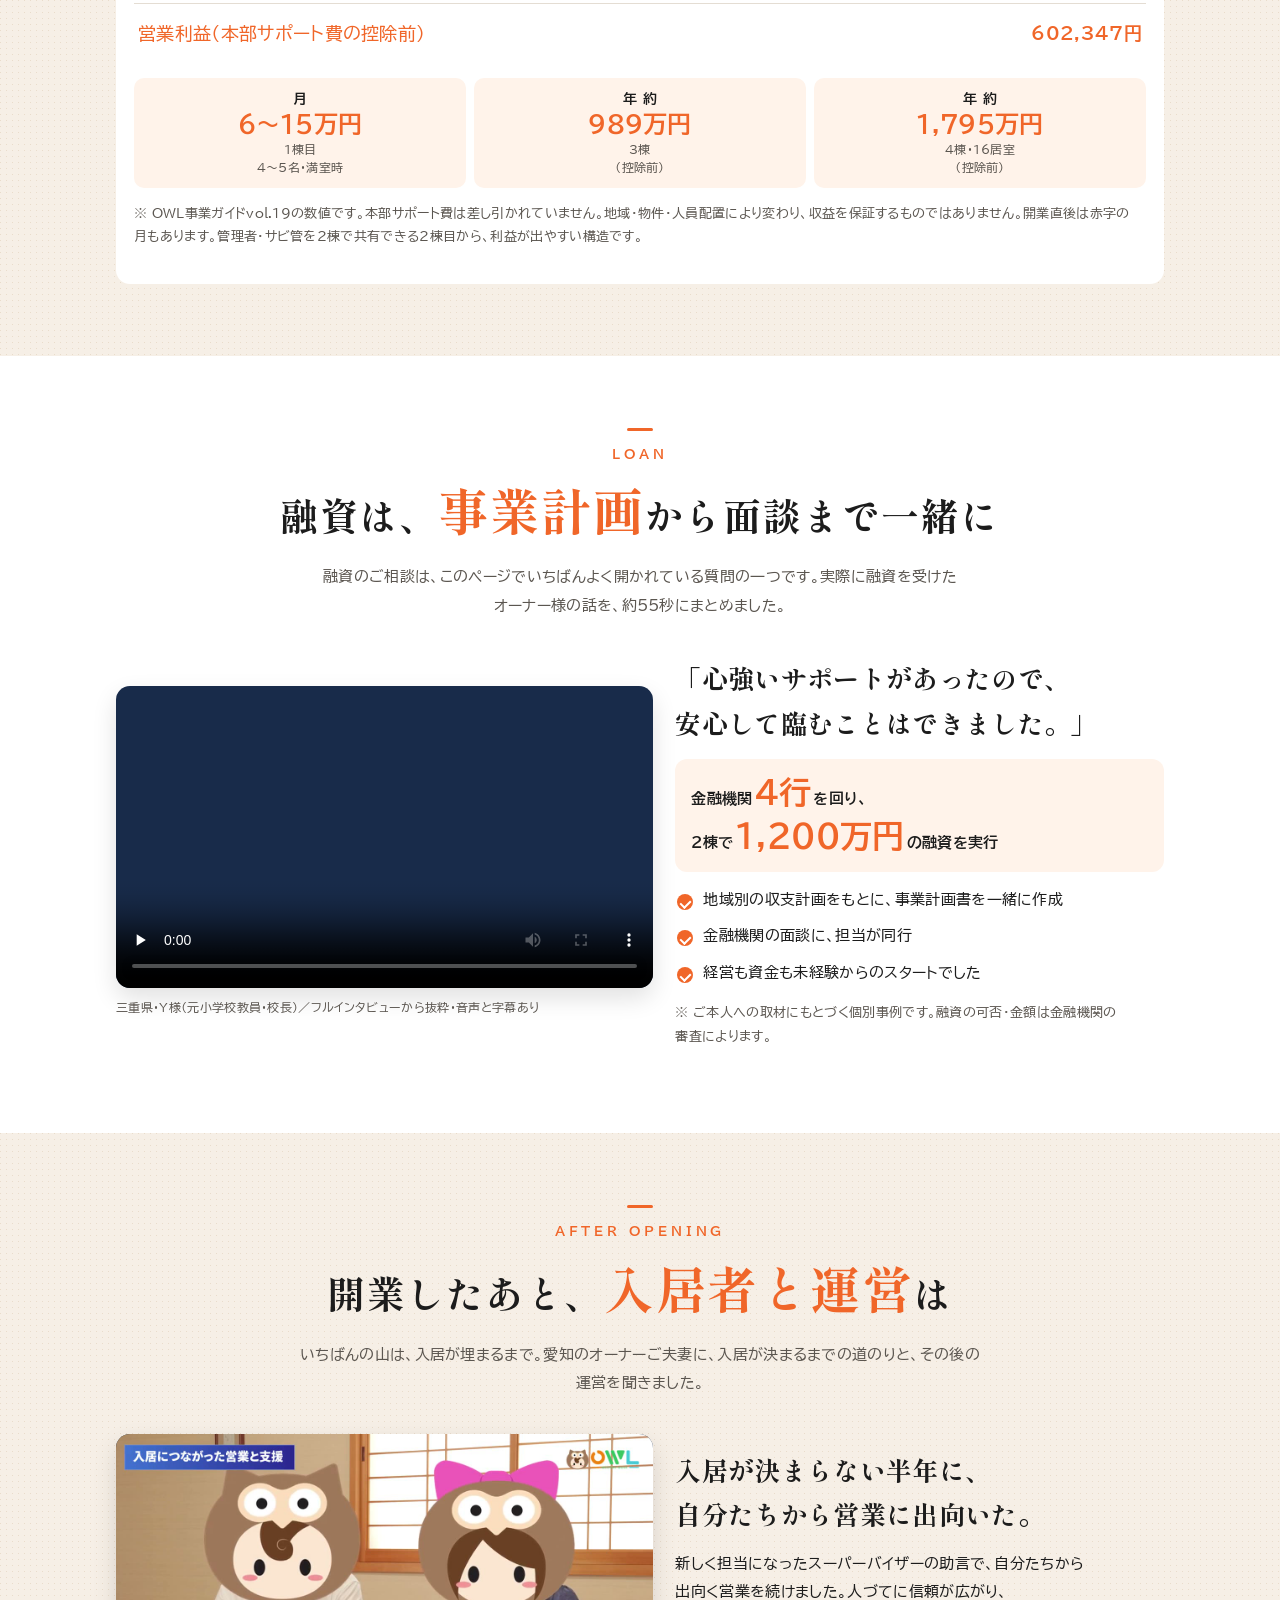
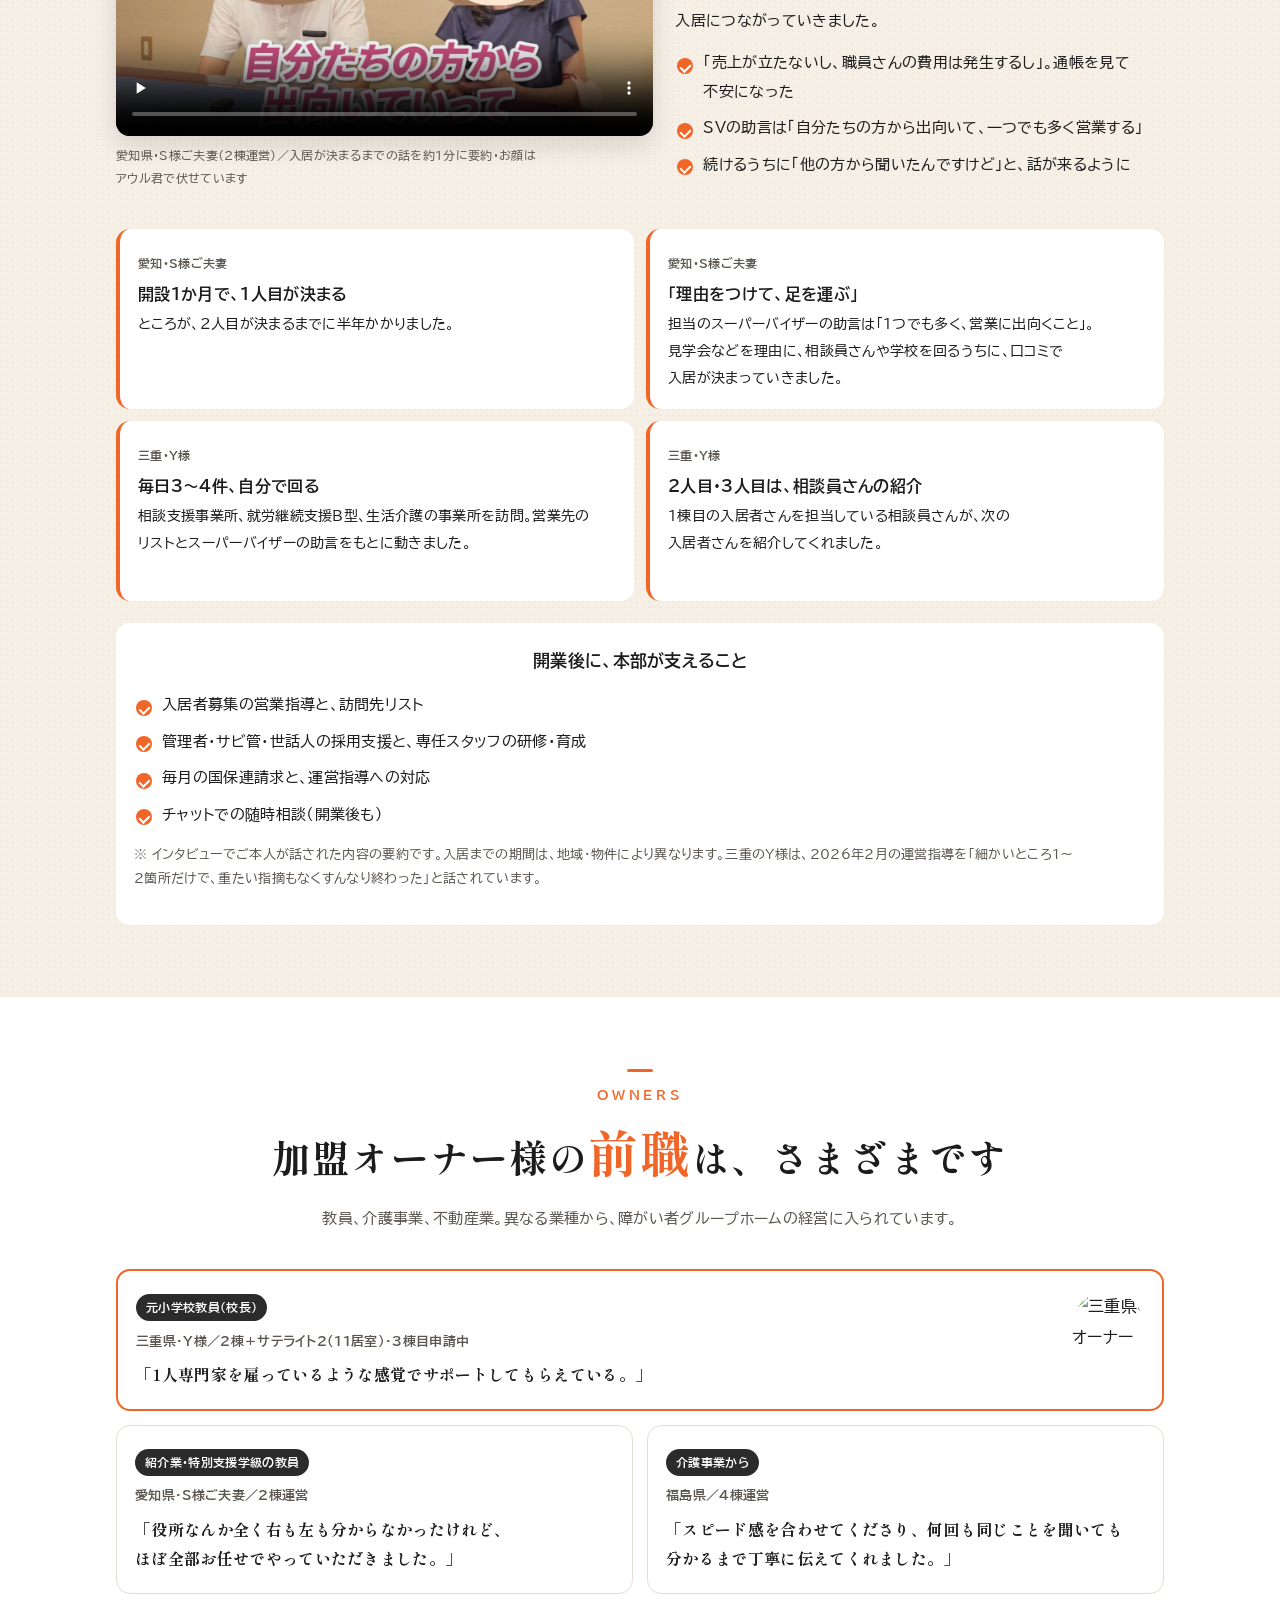
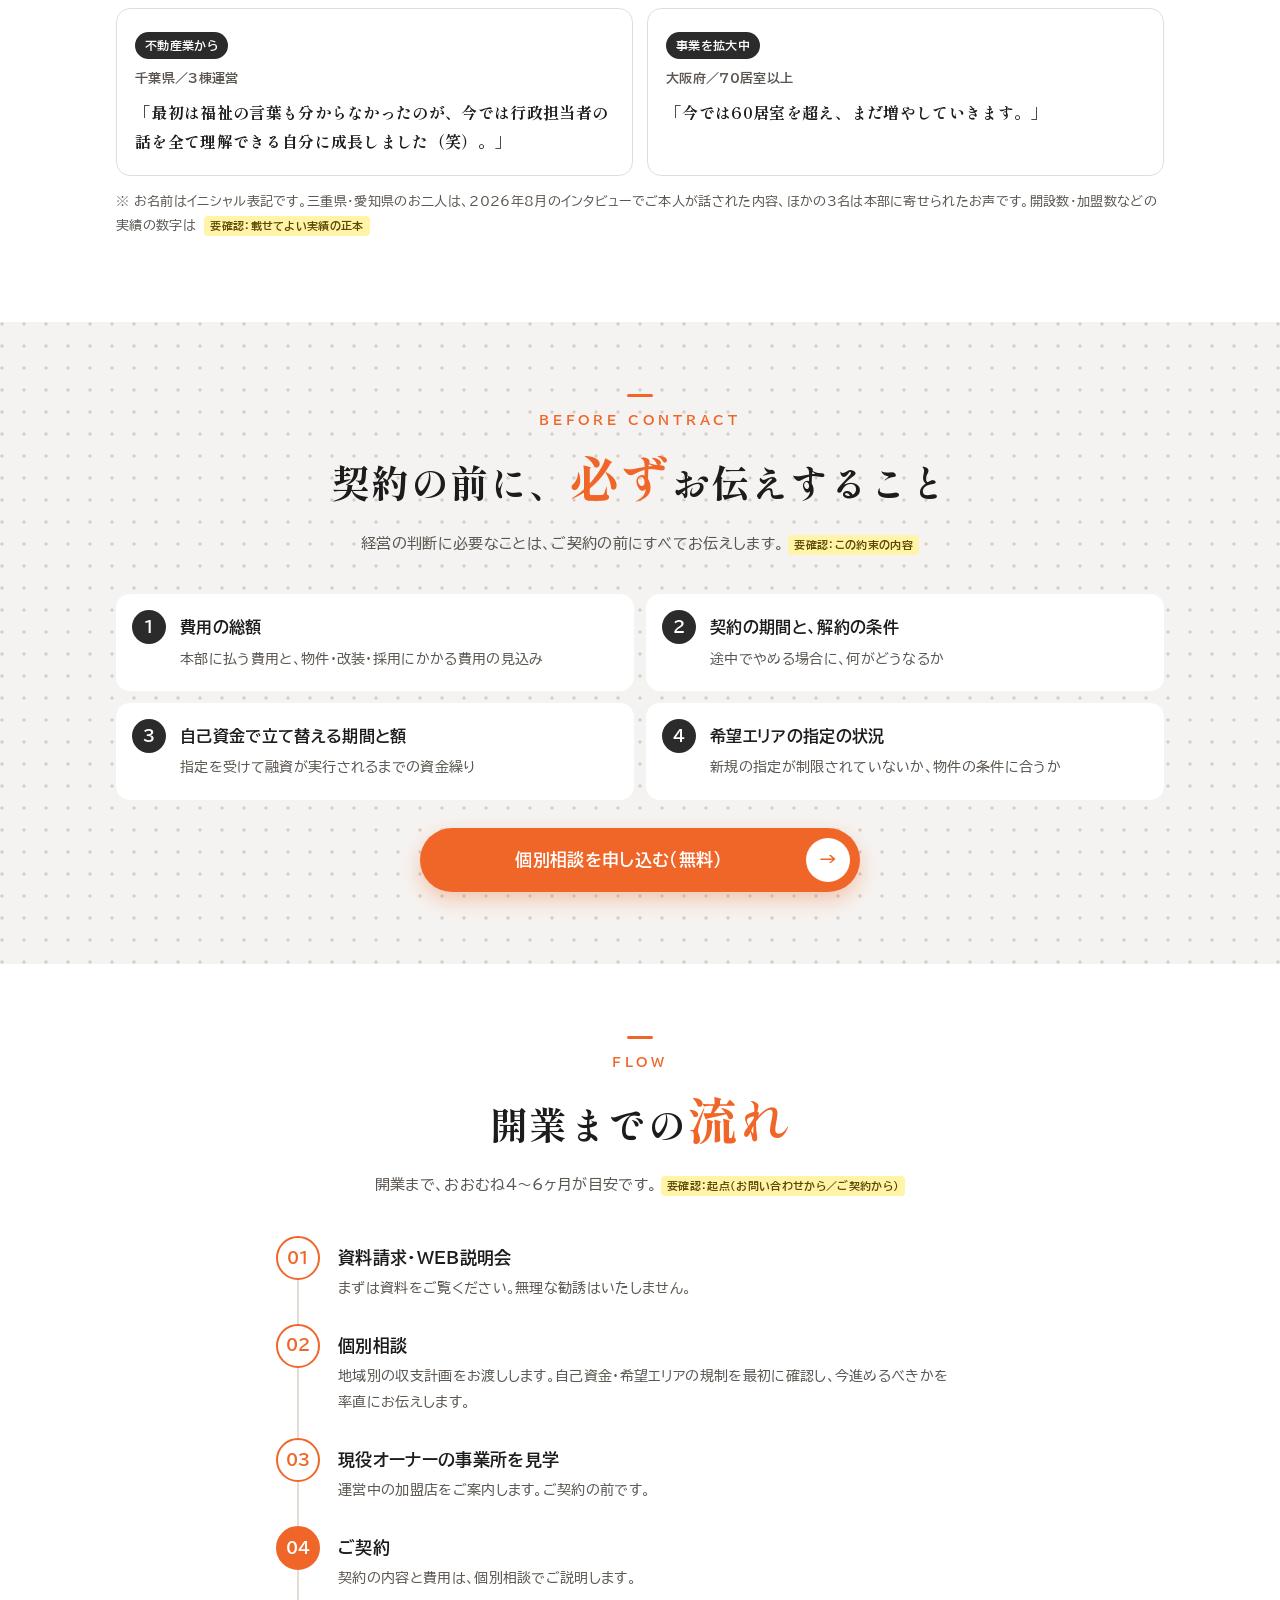
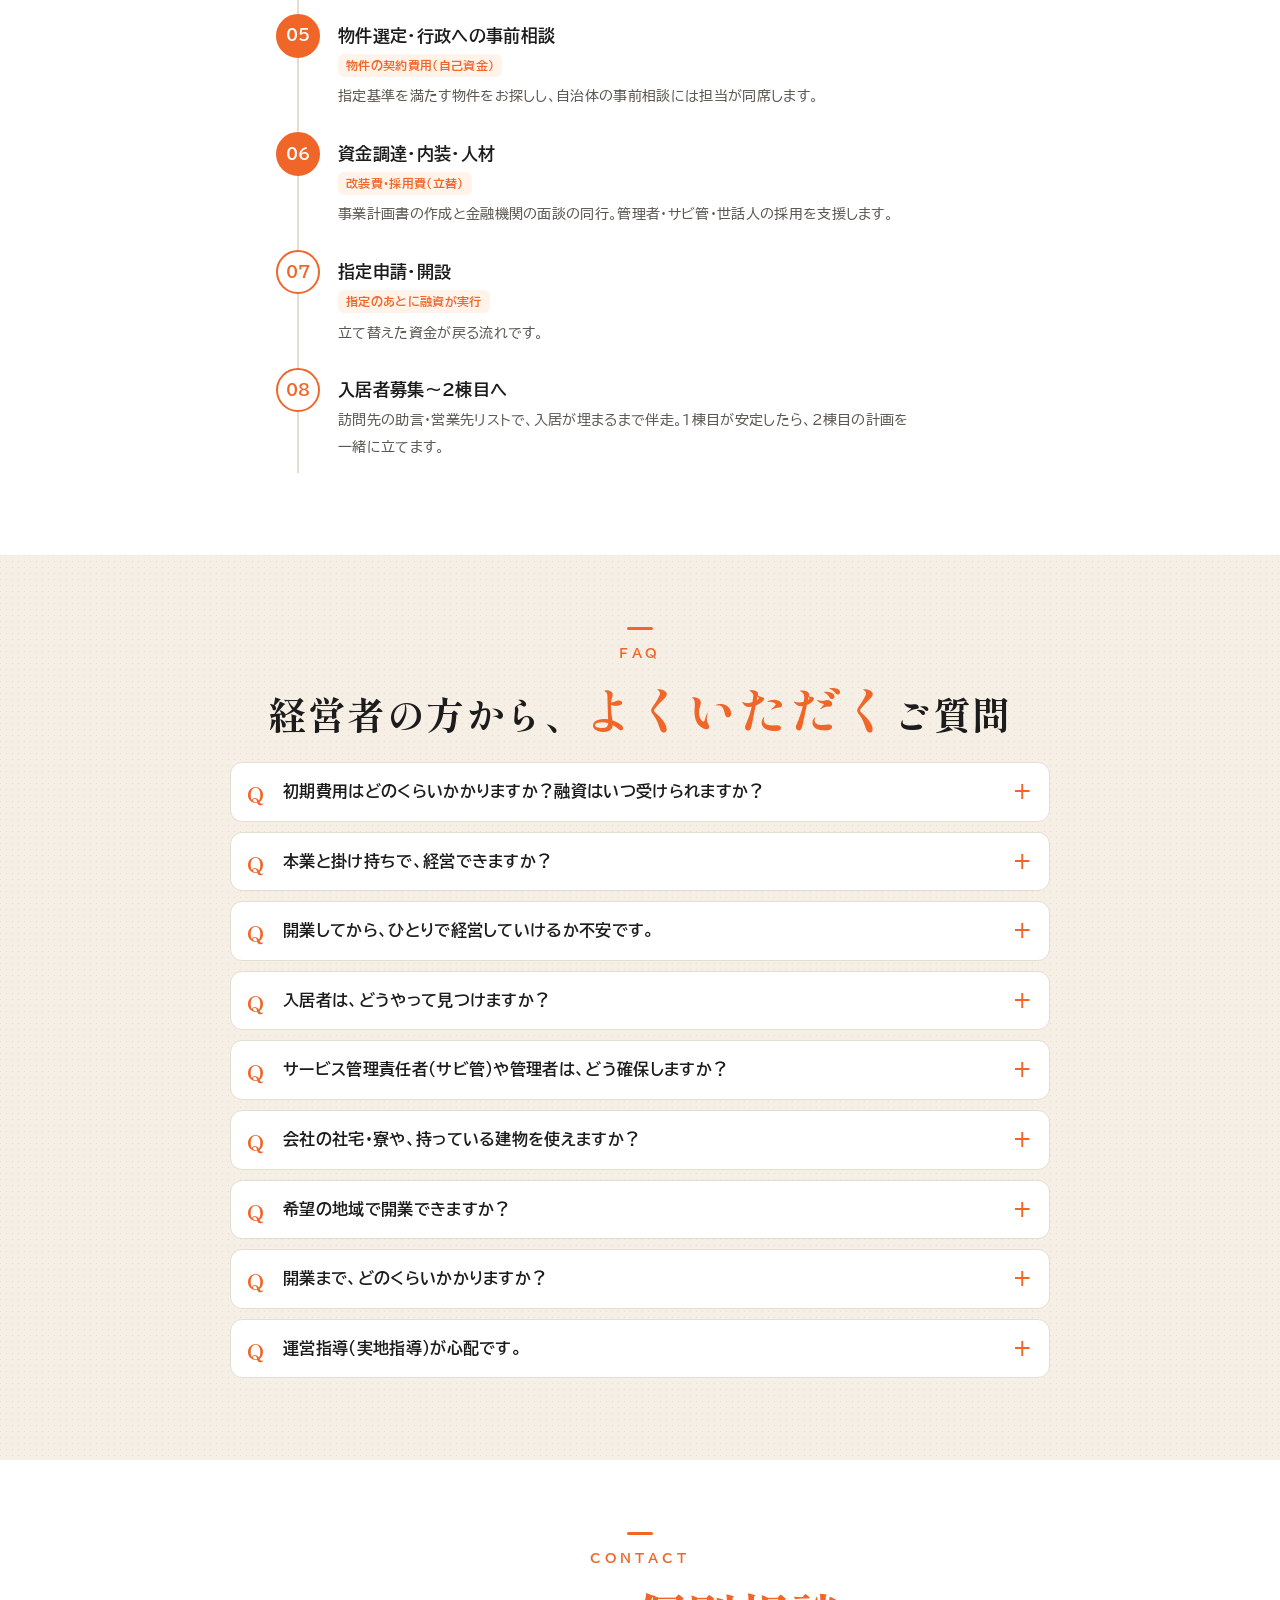
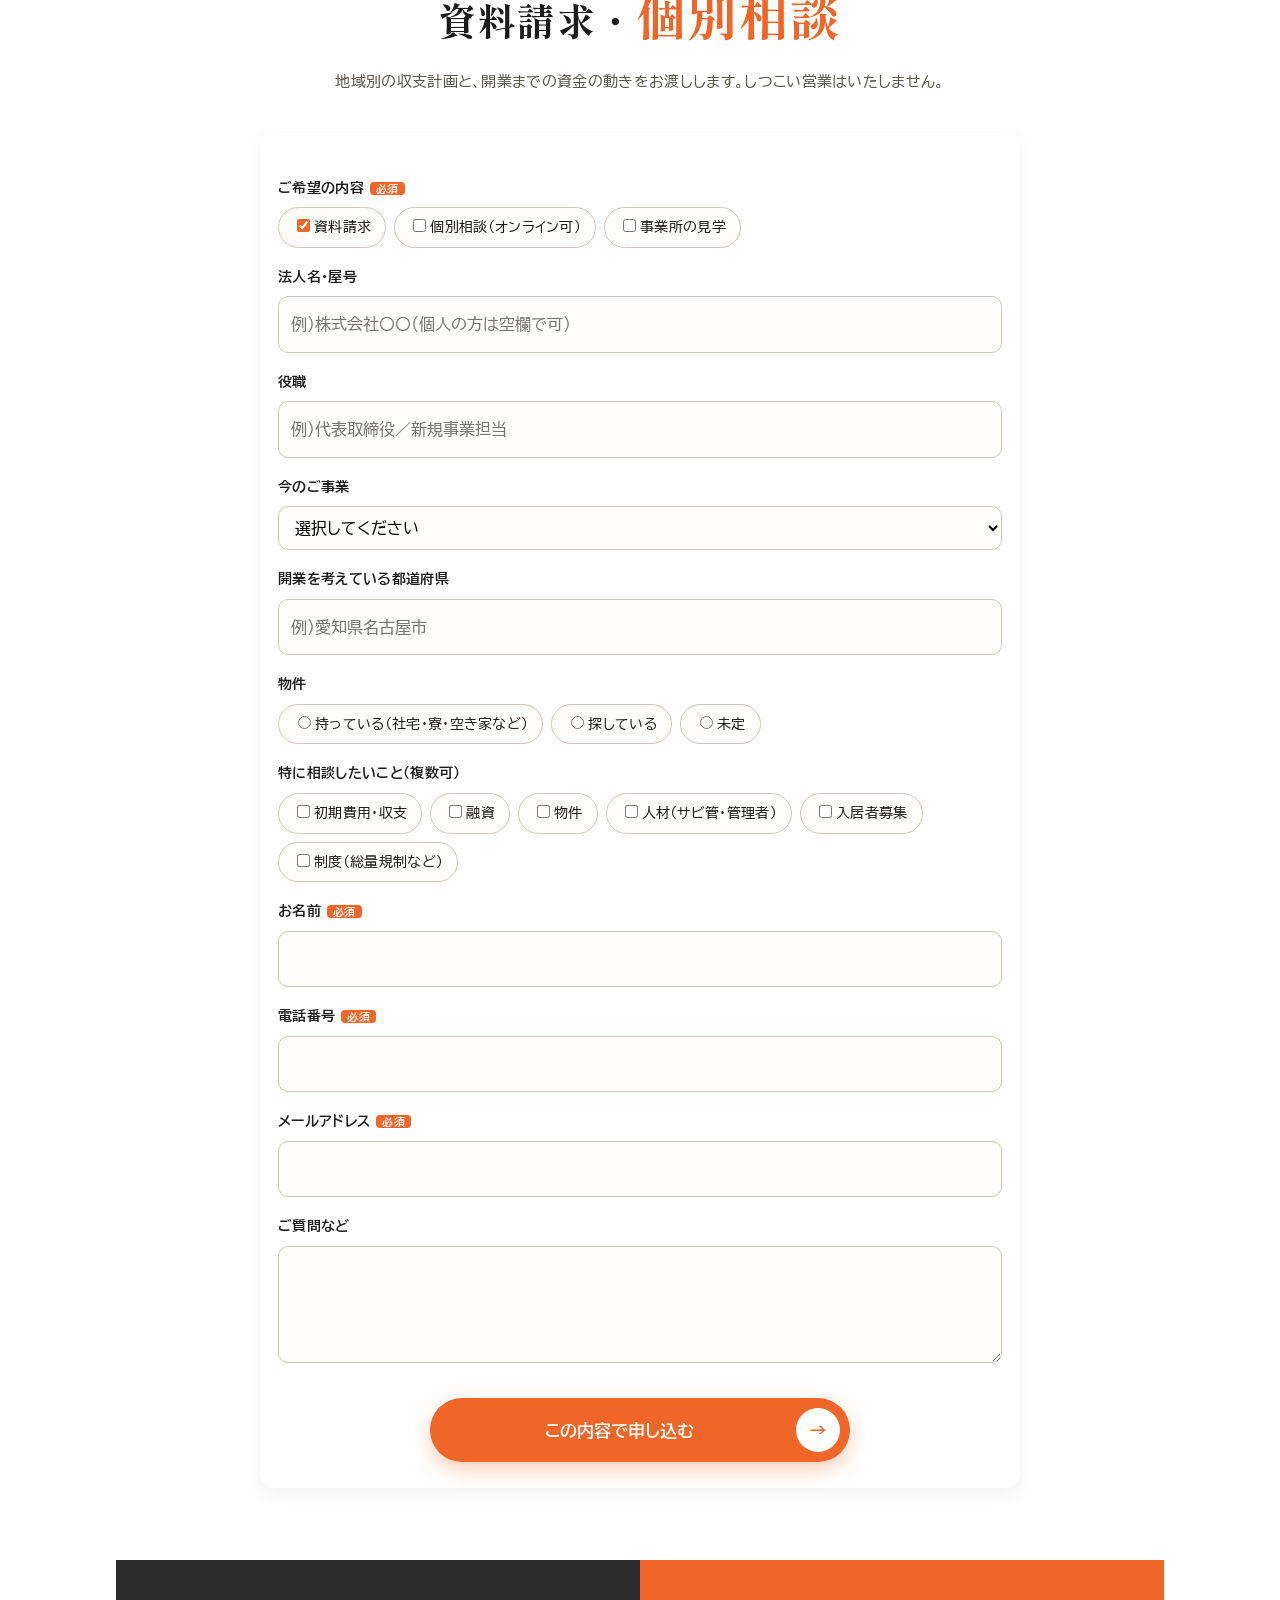
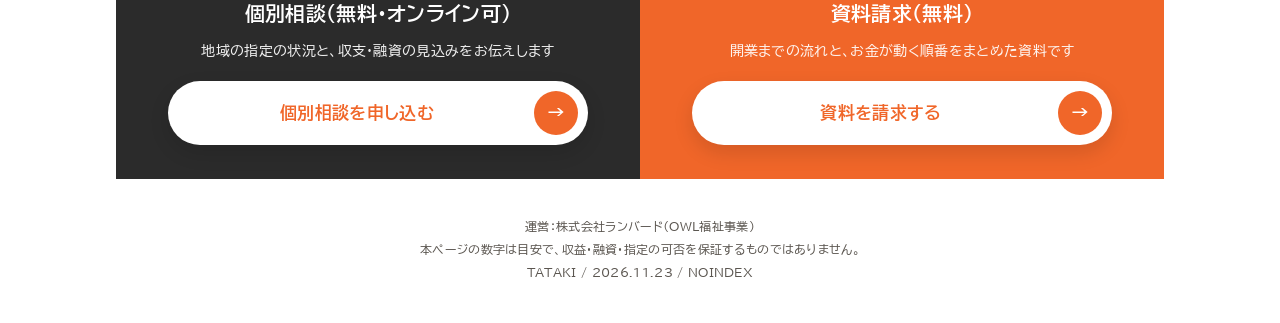
==== commit de7ef753: "経営者向けLPたたき：見出しオレンジ・数字強調・愛知は要約動画に" ====
--- a/lp-keieisha/index.html
+++ b/lp-keieisha/index.html
@@ -100,12 +100,12 @@
 .fv .dots img{width:100%;height:100%;object-fit:cover}
 .fv .visual{margin-bottom:56px!important}
 @media(min-width:700px){.fv .dots button{width:52px;height:52px}.fv .dots{bottom:-72px}.fv .visual{margin-bottom:80px!important}}
-.strip{position:relative;margin-top:26px;background:#fff;border:1px solid var(--line);border-radius:16px;display:grid;grid-template-columns:repeat(3,minmax(0,1fr))}
-.strip div{padding:18px 6px 16px;text-align:center}
-.strip div+div{border-left:1px solid var(--line)}
-.strip b{display:block;white-space:nowrap;font-size:clamp(20px,5.6vw,32px);color:var(--ink);line-height:1.2}
-.strip b small{font-size:.5em;margin-left:2px}
-.strip span{display:block;font-size:12px;color:var(--sub);line-height:1.5;margin-top:6px}
+.strip{position:relative;margin-top:26px;background:#fff;border:2px solid var(--org);border-radius:16px;display:grid;grid-template-columns:repeat(3,minmax(0,1fr));box-shadow:0 10px 26px rgba(230,103,44,.14)}
+.strip div{padding:20px 6px 18px;text-align:center}
+.strip div+div{border-left:1px dashed #f3c4a6}
+.strip b{display:block;white-space:nowrap;font-size:clamp(26px,7.6vw,48px);color:var(--org);line-height:1.1;font-weight:700;letter-spacing:-.01em}
+.strip b small{font-size:.42em;margin-left:2px;color:var(--ink)}
+.strip span{display:block;font-size:12px;color:var(--ink);font-weight:700;line-height:1.5;margin-top:8px}
 .fvnote{margin:12px 0 0;font-size:12px;color:var(--sub);text-align:center}
 @media(min-width:700px){
   .fv{padding:48px 0 40px}
@@ -119,13 +119,13 @@
   .strip span{font-size:13px}
 }
 /* ---------- FV v3（日本M&Aセンター型） ---------- */
-.fx{position:relative;padding:28px 0 30px;background:linear-gradient(115deg,#ffffff 0%,#f6faf8 45%,#e7f3f1 100%);overflow:hidden}
+.fx{position:relative;padding:28px 0 30px;background:linear-gradient(115deg,#ffffff 0%,#fffaf5 45%,#fdeee2 100%);overflow:hidden}
 .fx .wrap{display:grid;gap:16px;grid-template-areas:"l" "r" "c" "s"}
 .fx-l{display:contents}.fx-hd{grid-area:l}.fx-cta{grid-area:c}.fx-r{grid-area:r}.fx .strip{grid-area:s;margin-top:8px}
-.fx-tag{font-family:"Shippori Mincho",serif;font-weight:700;color:#1f4f4a;font-size:clamp(16px,4.2vw,26px);line-height:1.6;margin:0 0 10px;letter-spacing:.03em}
+.fx-tag{font-family:"Shippori Mincho",serif;font-weight:700;color:#3a2c22;font-size:clamp(16px,4.2vw,26px);line-height:1.6;margin:0 0 10px;letter-spacing:.03em}
 .fx-h{display:flex;align-items:center;gap:12px}
 .fx-owl{width:clamp(64px,17vw,118px);height:auto;flex:0 0 auto;filter:drop-shadow(0 4px 8px rgba(0,0,0,.12))}
-.fx h1{margin:0;font-family:"Shippori Mincho",serif;font-weight:700;line-height:1.22;letter-spacing:.02em;font-size:clamp(34px,9.6vw,76px);background:linear-gradient(100deg,#1d4f47 0%,#24766a 55%,#2f9a8f 100%);-webkit-background-clip:text;background-clip:text;color:transparent}
+.fx h1{margin:0;font-family:"Shippori Mincho",serif;font-weight:700;line-height:1.22;letter-spacing:.02em;font-size:clamp(34px,9.6vw,76px);background:linear-gradient(100deg,#f29a4c 0%,#e6672c 50%,#c9501f 100%);-webkit-background-clip:text;background-clip:text;color:transparent}
 .fx h1 span{display:block;white-space:nowrap}
 .fx-note{font-family:"Shippori Mincho",serif;font-size:12px;color:#5b5650;margin:12px 0 0;line-height:1.8}
 .fx-cta{display:grid;gap:12px;margin-top:2px}
@@ -137,15 +137,15 @@
 .fx-c b{display:block;font-size:clamp(20px,5.4vw,26px);letter-spacing:.12em;line-height:1.3}
 .fx-c small{display:block;font-size:13px;font-weight:700;letter-spacing:.06em;opacity:.95;line-height:1.5}
 .fx-c i{position:absolute;right:16px;top:50%;transform:translateY(-50%);font-style:normal;font-size:26px;line-height:1}
-.fx-v{position:relative;border-radius:6px;overflow:hidden;background:#182b2a;aspect-ratio:16/9;box-shadow:0 14px 32px rgba(20,60,55,.18)}
+.fx-v{position:relative;border-radius:6px;overflow:hidden;background:#2a1d14;aspect-ratio:16/9;box-shadow:0 14px 32px rgba(120,60,20,.18)}
 .fx-v video{width:100%;height:100%;object-fit:cover;display:block}
 .fx-snd{position:absolute;left:12px;bottom:12px;background:rgba(0,0,0,.6);color:#fff;font-size:12px;font-weight:700;text-decoration:none;padding:6px 12px;border-radius:999px}
 .fx-vcap{font-size:12px;color:#5b5650;margin:8px 0 0;line-height:1.6}
 @media(min-width:960px){
   .fx{padding:64px 0 44px}
-  .fx .wrap{max-width:1240px;grid-template-columns:1.08fr 1fr;column-gap:48px;row-gap:24px;align-items:center;grid-template-areas:"l r" "c r" "s s"}
+  .fx .wrap{max-width:1240px;grid-template-columns:1fr 1fr;column-gap:72px;row-gap:24px;align-items:center;grid-template-areas:"l r" "c r" "s s"}
   .fx-hd{align-self:end}.fx-cta{align-self:start}
-  .fx h1{font-size:min(76px,5.4vw)}
+  .fx h1{font-size:min(64px,4.5vw)}
   .fx-owl{width:min(118px,8.4vw)}
   .fx-cta{grid-template-columns:1fr 1fr}
   .fx .strip{margin-top:40px}
@@ -444,19 +444,17 @@
     <p class="lead">いちばんの山は、入居が埋まるまで。愛知のオーナーご夫妻に、入居が決まるまでの道のりと、その後の運営を聞きました。</p>
     <div class="media">
       <div>
-        <div class="vid" id="kx"><button class="yt" data-t="0" aria-label="動画を再生"><img src="https://i.ytimg.com/vi/t9knuG9a3WM/hqdefault.jpg" alt="愛知オーナーインタビューの動画" loading="lazy"><span class="play">▶</span></button></div>
-        <p class="vcap">愛知県・S様ご夫妻（2棟運営）／お顔はアウル君で伏せています・全編約31分 <span class="tbd">要確認：公開用の動画</span></p>
+        <div class="vid"><video controls playsinline preload="none" poster="assets/aichi_summary.jpg" src="assets/aichi_summary.mp4"></video></div>
+        <p class="vcap">愛知県・S様ご夫妻（2棟運営）／入居が決まるまでの話を約1分に要約・お顔はアウル君で伏せています</p>
       </div>
       <div>
-        <p class="big-q">「やるって決めたら、もう覚悟ですよ。」</p>
-        <p style="margin:0 0 4px;font-size:14px">経営に関わる章から、再生できます。</p>
-        <div class="chap">
-          <button data-t="653"><span class="t">10:53</span><span><b>入居が決まるまでの道のり</b><small>2人目が決まらない半年の話</small></span><i>▶</i></button>
-          <button data-t="760"><span class="t">12:40</span><span><b>入居につながった営業と支援</b><small>何をして、入居が決まったか</small></span><i>▶</i></button>
-          <button data-t="881"><span class="t">14:41</span><span><b>SVの支援と信頼</b><small>担当スーパーバイザーとの関わり</small></span><i>▶</i></button>
-          <button data-t="366"><span class="t">6:06</span><span><b>2棟目で感じる大変さ</b><small>棟を増やしたあとの現場</small></span><i>▶</i></button>
-          <button data-t="1368"><span class="t">22:48</span><span><b>現場の役割分担</b><small>やること・任せること</small></span><i>▶</i></button>
-        </div>
+        <p class="big-q">入居が決まらない半年に、<br>自分たちから営業に出向いた。</p>
+        <p style="margin:0 0 10px;font-size:15px">新しく担当になったスーパーバイザーの助言で、自分たちから出向く営業を続けました。人づてに信頼が広がり、入居につながっていきました。</p>
+        <ul class="ticks">
+          <li>「売上が立たないし、職員さんの費用は発生するし」。通帳を見て不安になった</li>
+          <li>SVの助言は「自分たちの方から出向いて、一つでも多く営業する」</li>
+          <li>続けるうちに「他の方から聞いたんですけど」と、話が来るように</li>
+        </ul>
       </div>
     </div>
 
